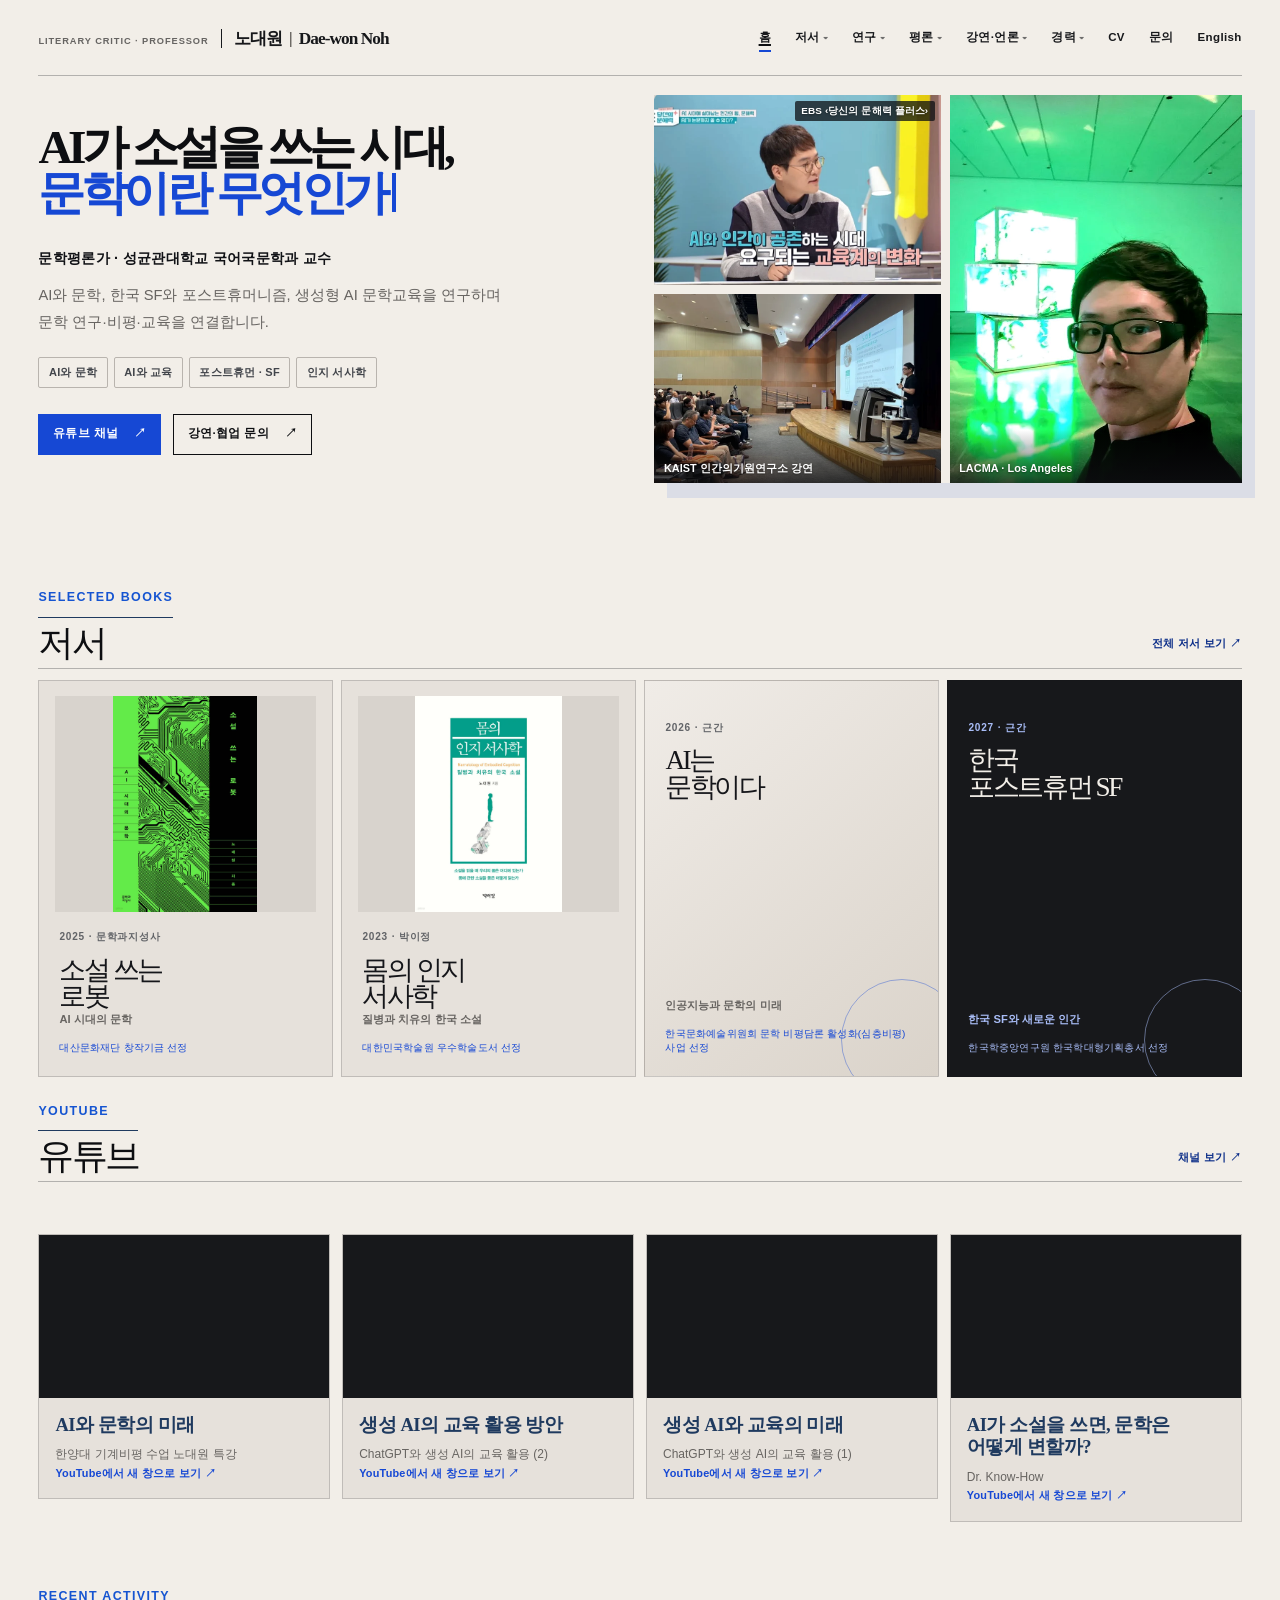
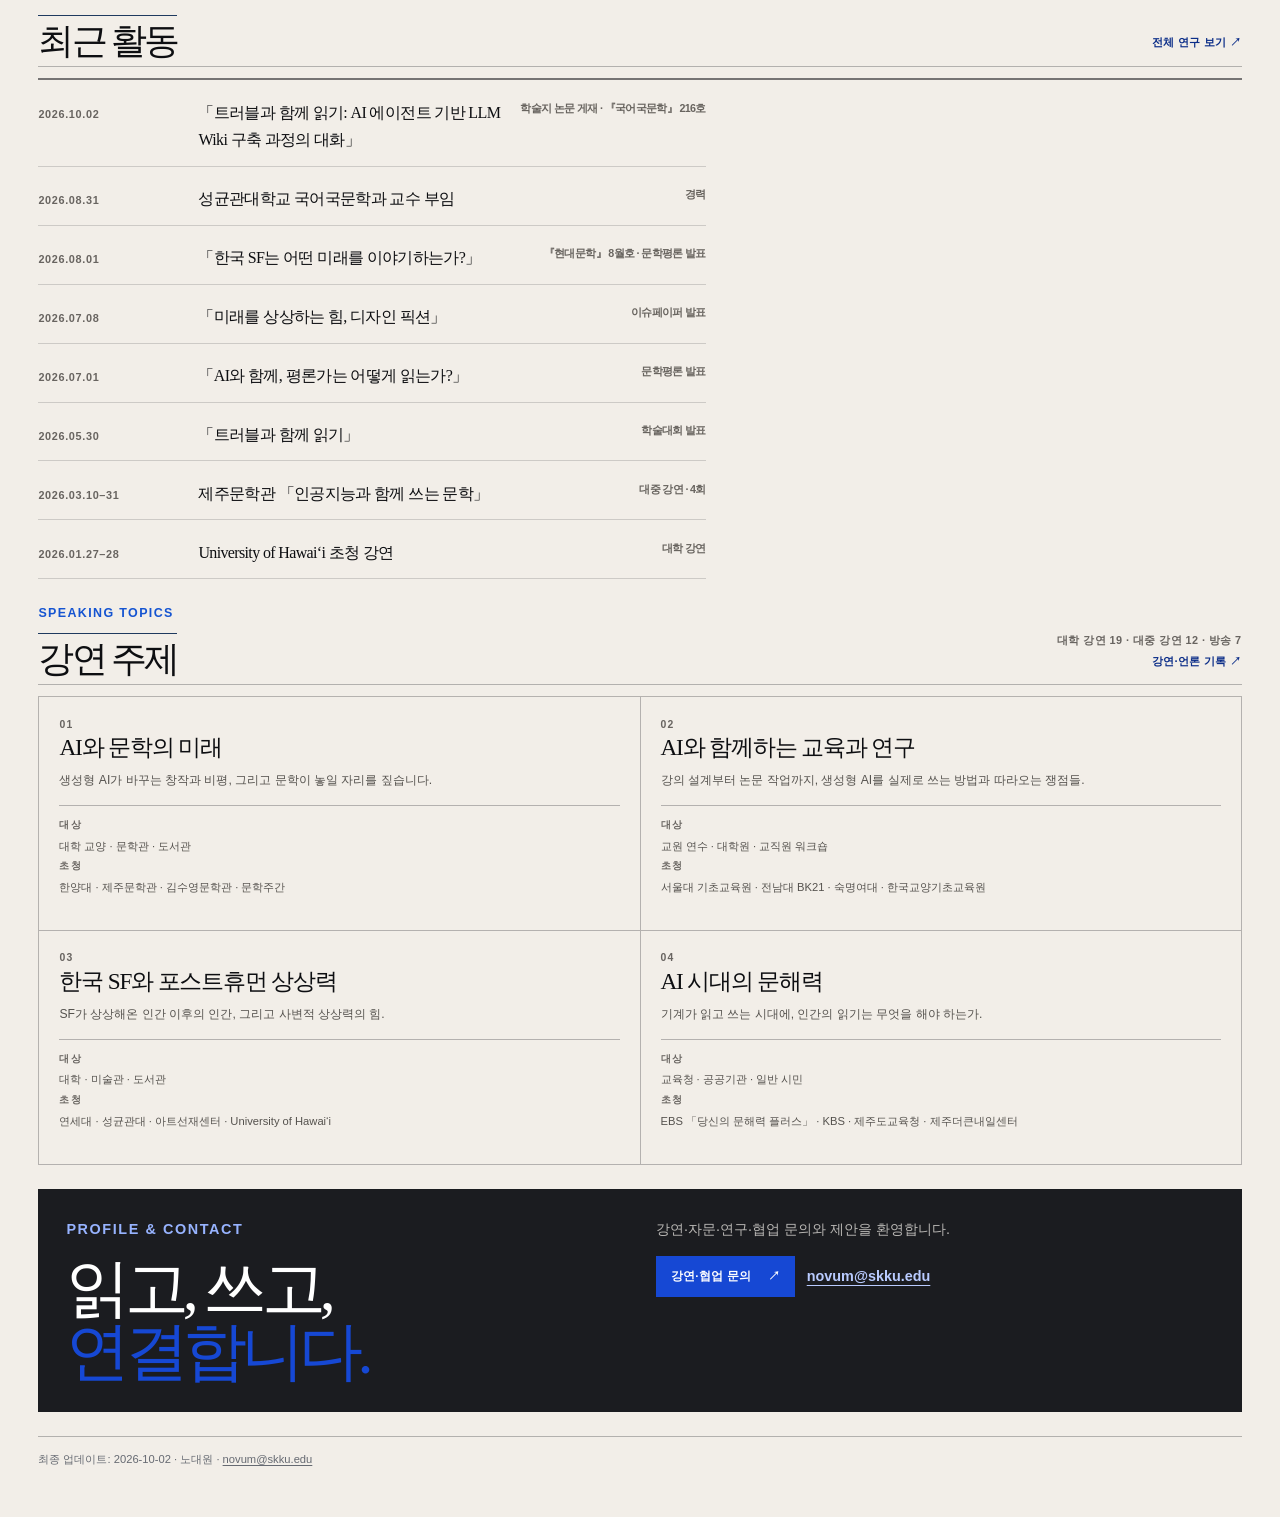
==== index.html @ 60e9623a "Add 국어국문학 216 paper (Reading with the Trouble) to papers and recent activity Co-Authored-By: Claude " ====
<!doctype html>
<html lang="ko">
<head>
  <meta charset="utf-8">
  <meta name="viewport" content="width=device-width, initial-scale=1">
  <meta name="description" content="노대원 — 문학평론가·성균관대학교 국어국문학과 교수. AI와 문학, 한국 SF, 포스트휴머니즘, 문학교육을 연구합니다.">
  <meta property="og:title" content="노대원 | Dae-won Noh">
  <meta property="og:description" content="노대원 — 문학평론가·성균관대학교 국어국문학과 교수. AI와 문학, 한국 SF, 포스트휴머니즘, 문학교육을 연구합니다.">
  <meta property="og:image" content="https://daewonnoh.github.io/assets/og-lacma.jpg"><meta property="og:image:width" content="1200"><meta property="og:image:height" content="630"><meta name="twitter:card" content="summary_large_image">
  <meta property="og:url" content="https://daewonnoh.github.io/">
  <meta property="og:type" content="website">
  <title>노대원 | Dae-won Noh</title>
  <link rel="icon" type="image/svg+xml" href="assets/favicon.svg">
  <link rel="stylesheet" href="styles.css?v=20260906c">
  <link rel="canonical" href="https://daewonnoh.github.io/">
  <link rel="apple-touch-icon" href="assets/apple-touch-icon.png">
  <link rel="icon" type="image/png" sizes="32x32" href="assets/favicon-32.png">
  <meta name="theme-color" content="#F7F3EF">
  <link rel="alternate" hreflang="ko" href="https://daewonnoh.github.io/">
  <link rel="alternate" hreflang="en" href="https://daewonnoh.github.io/en.html">
  <link rel="alternate" hreflang="x-default" href="https://daewonnoh.github.io/">
  <script type="application/ld+json">
  {
    "@context": "https://schema.org",
    "@graph": [
      {
        "@type": "WebSite",
        "@id": "https://daewonnoh.github.io/#website",
        "url": "https://daewonnoh.github.io/",
        "name": "노대원 | Dae-won Noh",
        "inLanguage": "ko",
        "publisher": {
          "@id": "https://daewonnoh.github.io/#person"
        }
      },
      {
        "@type": "Person",
        "@id": "https://daewonnoh.github.io/#person",
        "name": "노대원",
        "alternateName": "Dae-won Noh",
        "url": "https://daewonnoh.github.io/",
        "email": "novum@skku.edu",
        "jobTitle": [
          "문학평론가",
          "교수"
        ],
        "worksFor": {
          "@type": "CollegeOrUniversity",
          "name": "성균관대학교",
          "alternateName": "Sungkyunkwan University",
          "department": {
            "@type": "Organization",
            "name": "국어국문학과"
          }
        },
        "alumniOf": {
          "@type": "CollegeOrUniversity",
          "name": "서강대학교",
          "alternateName": "Sogang University"
        },
        "knowsAbout": [
          "AI와 문학",
          "한국 SF",
          "포스트휴머니즘",
          "생성형 AI 문학교육",
          "인지 서사학"
        ],
        "knowsLanguage": [
          "ko",
          "en"
        ],
        "sameAs": [
          "https://www.youtube.com/@Dr.Know-How"
        ],
        "image": "https://daewonnoh.github.io/assets/og-lacma.jpg"
      }
    ]
  }
  </script>
</head>
<body class="home-page">
  <a class="skip-link" href="#main-content">본문으로 건너뛰기</a>
  <header class="site-header">
    <a class="site-identity site-brand site-identity-stack" href="index.html"><span class="identity-role">Literary Critic · Professor</span><span class="identity-name"><span>노대원</span><span aria-hidden="true">|</span><span>Dae-won Noh</span></span></a>
    
    <nav class="site-nav" aria-label="주 메뉴"><ul>
      <li><a href="index.html" aria-current="page">홈</a></li>
      <li class="has-submenu"><a href="books.html">저서<span class="nav-caret" aria-hidden="true">▾</span></a><ul class="nav-dropdown"><li><a href="books.html#books">단행본</a></li><li><a href="books.html#contributions">공동 저서</a></li></ul></li>
      <li class="has-submenu"><a href="research.html">연구<span class="nav-caret" aria-hidden="true">▾</span></a><ul class="nav-dropdown"><li><a href="research.html#papers">논문·이슈페이퍼·리포트</a></li><li><a href="research.html#projects">연구 프로젝트</a></li><li><a href="research.html#academic">학술발표·토론</a></li></ul></li>
      <li class="has-submenu"><a href="criticism.html">평론<span class="nav-caret" aria-hidden="true">▾</span></a><ul class="nav-dropdown"><li><a href="criticism.html#criticism">문학평론</a></li><li><a href="criticism.html#shortreviews">촌평(리뷰)</a></li><li><a href="criticism.html#series">연재 평론</a></li><li><a href="criticism.html#afterwords">소설집 해설</a></li><li><a href="criticism.html#reviews">서평</a></li></ul></li>
      <li class="has-submenu"><a href="speaking-media.html">강연·언론<span class="nav-caret" aria-hidden="true">▾</span></a><ul class="nav-dropdown"><li><a href="speaking-media.html#broadcast">방송 출연</a></li><li><a href="speaking-media.html#public">대중 강연</a></li><li><a href="speaking-media.html#university">대학 강연</a></li><li><a href="speaking-media.html#media">언론 기고·인터뷰</a></li></ul></li>
      <li class="has-submenu"><a href="about.html">경력<span class="nav-caret" aria-hidden="true">▾</span></a><ul class="nav-dropdown"><li><a href="about.html#career">학력·경력·수상</a></li><li><a href="about.html#teaching">교육 경력</a></li><li><a href="about.html#service">학술 · 사회 봉사</a></li></ul></li>
      <li><a href="cv.html">CV</a></li>
      <li><a href="contact.html">문의</a></li><li><a href="en.html">English</a></li>
    </ul></nav>
  </header>
  <main id="main-content">
    <section class="hero" aria-labelledby="home-title">
      <div class="hero-copy">
        
        <h1 id="home-title"><span class="hero-title-line">AI가 소설을 쓰는 시대,</span><br><em>문학이란 무엇인가</em></h1>
        <p class="hero-role">문학평론가 · 성균관대학교 국어국문학과 교수</p>
        <p class="hero-intro">AI와 문학, 한국 SF와 포스트휴머니즘, 생성형 AI 문학교육을 연구하며 문학 연구·비평·교육을 연결합니다.</p>
        <div class="hero-keywords" aria-label="주요 연구 분야">
          <a href="research.html#papers">AI와 문학</a><a href="research.html#papers">AI와 교육</a><a href="research.html#papers">포스트휴먼 · SF</a><a href="research.html#papers">인지 서사학</a>
        </div>
        <div class="hero-actions"><a class="cta cta-primary" href="https://www.youtube.com/@Dr.Know-How" target="_blank" rel="noopener noreferrer">유튜브 채널 <span aria-hidden="true">↗</span></a><a class="cta cta-secondary" href="contact.html">강연·협업 문의 <span aria-hidden="true">↗</span></a></div>
      </div>
      <div class="hero-mosaic">
        <a class="hero-tile hero-tile-a hero-tile-cap-top" href="speaking-media.html#broadcast">
          <picture>
            <source srcset="assets/hero/broadcast-ebs.webp?v=2" type="image/webp">
            <img src="assets/hero/broadcast-ebs.jpg?v=2" alt="" width="800" height="536" loading="eager" fetchpriority="high" decoding="async">
          </picture>
          <span class="hero-tile-caption">EBS &#x2039;당신의 문해력 플러스&#x203A;</span>
        </a>
        <a class="hero-tile hero-tile-b" href="research.html#academic">
          <picture>
            <source srcset="assets/hero/talk-kaist.webp" type="image/webp">
            <img src="assets/hero/talk-kaist.jpg" alt="" width="780" height="580" loading="eager" decoding="async">
          </picture>
          <span class="hero-tile-caption">KAIST 인간의기원연구소 강연</span>
        </a>
        <a class="hero-tile hero-tile-c" href="en.html" aria-label="English profile (LACMA, Los Angeles)">
          <picture>
            <source srcset="assets/hero/media-art.webp" type="image/webp">
            <img src="assets/hero/media-art.jpg" alt="" width="580" height="830" loading="eager" decoding="async">
          </picture>
          <span class="hero-tile-caption">LACMA · Los Angeles</span>
        </a>
      </div>
    </section>



    <section class="featured-books" aria-labelledby="books-title">
      <div class="section-heading"><div><p class="eyebrow">Selected books</p><h2 id="books-title">저서</h2></div><a class="section-link" href="books.html">전체 저서 보기 <span aria-hidden="true">↗</span></a></div>
      <div class="book-card-grid">
        <a class="book-card book-card-image" href="https://flo.host/2fBloO4/" target="_blank" rel="noopener noreferrer">
          <span class="book-card-media"><picture><source srcset="assets/books/novel-writing-robot.webp" type="image/webp"><img src="assets/books/novel-writing-robot.jpg" alt="『소설 쓰는 로봇: AI 시대의 문학』 표지" loading="lazy" decoding="async" width="800" height="1200"></picture></span>
          <span class="book-card-body"><span class="book-card-year">2025 · 문학과지성사</span><span class="book-card-title">소설 쓰는<br>로봇</span><span class="book-card-meta">AI 시대의 문학</span><span class="book-card-note">대산문화재단 창작기금 선정</span></span>
        </a>
        <a class="book-card book-card-image" href="https://www.aladin.co.kr/shop/wproduct.aspx?ItemId=312467593" target="_blank" rel="noopener noreferrer">
          <span class="book-card-media"><picture><source srcset="assets/books/embodied-cognition-narratology.webp" type="image/webp"><img src="assets/books/embodied-cognition-narratology.jpg" alt="『몸의 인지 서사학: 질병과 치유의 한국 소설』 표지" loading="lazy" decoding="async" width="820" height="1200"></picture></span>
          <span class="book-card-body"><span class="book-card-year">2023 · 박이정</span><span class="book-card-title">몸의 인지<br>서사학</span><span class="book-card-meta">질병과 치유의 한국 소설</span><span class="book-card-note">대한민국학술원 우수학술도서 선정</span></span>
        </a>
        <a class="book-card book-card-text" href="books.html">
          <span class="book-card-body"><span class="book-card-year">2026 · 근간</span><span class="book-card-title">AI는<br>문학이다</span><span class="book-card-meta">인공지능과 문학의 미래</span><span class="book-card-note">한국문화예술위원회 문학 비평담론 활성화(심층비평) 사업 선정</span></span>
        </a>
        <a class="book-card book-card-text book-card-text-dark" href="books.html">
          <span class="book-card-body"><span class="book-card-year">2027 · 근간</span><span class="book-card-title">한국<br>포스트휴먼 SF</span><span class="book-card-meta">한국 SF와 새로운 인간</span><span class="book-card-note">한국학중앙연구원 한국학대형기획총서 선정</span></span>
        </a>
      </div>
    </section>

    <section class="featured-youtube" aria-labelledby="youtube-title">
      <div class="section-heading"><div><p class="eyebrow">YouTube</p><h2 id="youtube-title">유튜브</h2></div><a class="section-link" href="https://youtube.com/@Dr.Know-How" target="_blank" rel="noopener noreferrer">채널 보기 <span aria-hidden="true">↗</span></a></div>
      <div class="youtube-grid">
        <article class="youtube-card">
          <div class="youtube-card-media"><iframe src="https://www.youtube-nocookie.com/embed/YbZ68cfiQQo" title="AI와 문학의 미래 — 한양대 기계비평 수업 노대원 특강" loading="lazy" allow="accelerometer; autoplay; clipboard-write; encrypted-media; gyroscope; picture-in-picture; web-share" allowfullscreen></iframe></div>
          <div class="youtube-card-body"><h3>AI와 문학의 미래</h3><p>한양대 기계비평 수업 노대원 특강</p><a href="https://www.youtube.com/watch?v=YbZ68cfiQQo" target="_blank" rel="noopener noreferrer">YouTube에서 새 창으로 보기 <span aria-hidden="true">↗</span></a></div>
        </article>
        <article class="youtube-card">
          <div class="youtube-card-media"><iframe src="https://www.youtube-nocookie.com/embed/yKSpU7VaENY" title="생성 AI의 교육 활용 방안 — ChatGPT와 생성 AI의 교육 활용 (2)" loading="lazy" allow="accelerometer; autoplay; clipboard-write; encrypted-media; gyroscope; picture-in-picture; web-share" allowfullscreen></iframe></div>
          <div class="youtube-card-body"><h3>생성 AI의 교육 활용 방안</h3><p>ChatGPT와 생성 AI의 교육 활용 (2)</p><a href="https://www.youtube.com/watch?v=yKSpU7VaENY" target="_blank" rel="noopener noreferrer">YouTube에서 새 창으로 보기 <span aria-hidden="true">↗</span></a></div>
        </article>
        <article class="youtube-card">
          <div class="youtube-card-media"><iframe src="https://www.youtube-nocookie.com/embed/eeq47V-zcIk" title="생성 AI와 교육의 미래 — ChatGPT와 생성 AI의 교육 활용 (1)" loading="lazy" allow="accelerometer; autoplay; clipboard-write; encrypted-media; gyroscope; picture-in-picture; web-share" allowfullscreen></iframe></div>
          <div class="youtube-card-body"><h3>생성 AI와 교육의 미래</h3><p>ChatGPT와 생성 AI의 교육 활용 (1)</p><a href="https://www.youtube.com/watch?v=eeq47V-zcIk" target="_blank" rel="noopener noreferrer">YouTube에서 새 창으로 보기 <span aria-hidden="true">↗</span></a></div>
        </article>
        <article class="youtube-card">
          <div class="youtube-card-media"><iframe src="https://www.youtube-nocookie.com/embed/qn6lAVqxVzE" title="AI가 소설을 쓰면, 문학은 어떻게 변할까?" loading="lazy" allow="accelerometer; autoplay; clipboard-write; encrypted-media; gyroscope; picture-in-picture; web-share" allowfullscreen></iframe></div>
          <div class="youtube-card-body"><h3>AI가 소설을 쓰면, 문학은 어떻게 변할까?</h3><p>Dr. Know-How</p><a href="https://www.youtube.com/watch?v=qn6lAVqxVzE" target="_blank" rel="noopener noreferrer">YouTube에서 새 창으로 보기 <span aria-hidden="true">↗</span></a></div>
        </article>
      </div>
    </section>
    <section class="recent-activity" id="activity" aria-labelledby="activity-title">
      <div class="section-heading"><div><p class="eyebrow">Recent activity</p><h2 id="activity-title">최근 활동</h2></div><a class="section-link" href="research.html">전체 연구 보기 <span aria-hidden="true">↗</span></a></div>
      <ol class="activity-list">
        <li><time datetime="2026-10-02">2026.10.02</time><a href="research.html#papers">「트러블과 함께 읽기: AI 에이전트 기반 LLM Wiki 구축 과정의 대화」<span>학술지 논문 게재 · 『국어국문학』 216호</span></a></li>
        <li><time datetime="2026-08-31">2026.08.31</time><a href="about.html#career">성균관대학교 국어국문학과 교수 부임<span>경력</span></a></li>
        <li><time datetime="2026-08-01">2026.08.01</time><a href="criticism.html">「한국 SF는 어떤 미래를 이야기하는가?」<span>『현대문학』 8월호 · 문학평론 발표</span></a></li>
        <li><time datetime="2026-07-08">2026.07.08</time><a href="research.html">「미래를 상상하는 힘, 디자인 픽션」<span>이슈페이퍼 발표</span></a></li>
        <li><time datetime="2026-07-01">2026.07.01</time><a href="criticism.html">「AI와 함께, 평론가는 어떻게 읽는가?」<span>문학평론 발표</span></a></li>
        <li><time datetime="2026-05-30">2026.05.30</time><a href="research.html">「트러블과 함께 읽기」<span>학술대회 발표</span></a></li>
        <li><time datetime="2026-03-10">2026.03.10–31</time><a href="speaking-media.html#public">제주문학관 「인공지능과 함께 쓰는 문학」<span>대중 강연 · 4회</span></a></li>
        <li><time datetime="2026-01-27">2026.01.27–28</time><a href="speaking-media.html#university">University of Hawai‘i 초청 강연<span>대학 강연</span></a></li>
      </ol>
    </section>

    <section class="speaking-topics" aria-labelledby="topics-title">
      <div class="section-heading"><div><p class="eyebrow">Speaking topics</p><h2 id="topics-title">강연 주제</h2></div><div class="section-aside"><p class="section-stat">대학 강연 19 · 대중 강연 12 · 방송 7</p><a class="section-link" href="speaking-media.html">강연·언론 기록 <span aria-hidden="true">↗</span></a></div></div>
      <div class="topic-grid"><a href="contact.html"><span class="topic-num">01</span><strong class="topic-title">AI와 문학의 미래</strong><p class="topic-desc">생성형 AI가 바꾸는 창작과 비평, 그리고 문학이 놓일 자리를 짚습니다.</p><dl class="topic-meta"><dt>대상</dt><dd>대학 교양 · 문학관 · 도서관</dd><dt>초청</dt><dd>한양대 · 제주문학관 · 김수영문학관 · 문학주간</dd></dl></a><a href="contact.html"><span class="topic-num">02</span><strong class="topic-title">AI와 함께하는 교육과 연구</strong><p class="topic-desc">강의 설계부터 논문 작업까지, 생성형 AI를 실제로 쓰는 방법과 따라오는 쟁점들.</p><dl class="topic-meta"><dt>대상</dt><dd>교원 연수 · 대학원 · 교직원 워크숍</dd><dt>초청</dt><dd>서울대 기초교육원 · 전남대 BK21 · 숙명여대 · 한국교양기초교육원</dd></dl></a><a href="contact.html"><span class="topic-num">03</span><strong class="topic-title">한국 SF와 포스트휴먼 상상력</strong><p class="topic-desc">SF가 상상해온 인간 이후의 인간, 그리고 사변적 상상력의 힘.</p><dl class="topic-meta"><dt>대상</dt><dd>대학 · 미술관 · 도서관</dd><dt>초청</dt><dd>연세대 · 성균관대 · 아트선재센터 · University of Hawai‘i</dd></dl></a><a href="contact.html"><span class="topic-num">04</span><strong class="topic-title">AI 시대의 문해력</strong><p class="topic-desc">기계가 읽고 쓰는 시대에, 인간의 읽기는 무엇을 해야 하는가.</p><dl class="topic-meta"><dt>대상</dt><dd>교육청 · 공공기관 · 일반 시민</dd><dt>초청</dt><dd>EBS 「당신의 문해력 플러스」 · KBS · 제주도교육청 · 제주더큰내일센터</dd></dl></a></div>
    </section>



    <section class="home-contact" aria-labelledby="contact-title"><div><p class="eyebrow">Profile & contact</p><h2 id="contact-title">읽고, 쓰고,<br><em>연결합니다.</em></h2></div><div><p>강연·자문·연구·협업 문의와 제안을 환영합니다.</p><div class="contact-actions"><a class="cta cta-primary" href="contact.html">강연·협업 문의 <span aria-hidden="true">↗</span></a><a class="text-link" href="mailto:novum@skku.edu">novum@skku.edu</a></div></div></section>
  </main>
  <footer class="site-footer">최종 업데이트: 2026-10-02 · 노대원 · <a href="mailto:novum@skku.edu">novum@skku.edu</a></footer>
  <script src="assets/site-nav.js" defer></script>
</body>
</html>
---- styles.css ----
:root {
  color-scheme: light;
  --paper: #F7F3EF;
  --surface: #FFFCF8;
  --ink: #111111;
  --cv-navy: #1F3A5F;
  --cv-blue: #2B5C8A;
  --cv-link: #4F81BD;
  --cv-muted: #6B7280;
  --accent-electric: #1554D1;
  --rule: #1F3A5F;
  --rule-soft: #C9D0D8;
  --space-1: 0.5rem;
  --space-2: 0.875rem;
  --space-3: 1.5rem;
  --space-4: 2.5rem;
  --space-5: 4.5rem;
  --radius: 0.2rem;
  --content-width: 72rem;
  font-family: "Noto Serif KR", "Noto Serif", Georgia, serif;
  line-height: 1.72;}
* { box-sizing: border-box; }
html { background: var(--paper); }
body {
  max-width: var(--content-width);
  min-height: 100vh;
  margin: 0 auto;
  padding: var(--space-4) var(--space-3) var(--space-5);
  overflow-x: hidden;
  color: var(--ink);
  background: var(--paper);
  font-family: "Noto Serif KR", "Noto Serif", Georgia, serif;
  font-size: 1rem;
  /* 한국어는 어절 단위로만 줄을 바꾼다. keep-all 이 없으면 "20세/기",
     "기/술공생"처럼 낱말 한가운데가 끊긴다. 어절 하나가 줄보다 길 때만
     break-word 로 예외 처리한다(긴 URL 등). */
  word-break: keep-all;
  overflow-wrap: break-word;}
img,
svg,
video { max-width: 100%; height: auto; }
/* <picture> 는 webp 협상용 껍데기일 뿐이므로 레이아웃 상자를 만들지
   않는다. 이렇게 두어야 .book-cover img { height: 100% } 처럼 부모
   높이를 기준으로 쓰는 기존 규칙이 그대로 동작한다.
   (.hero-tile picture 는 자기 규칙으로 display: block 을 유지한다) */
picture { display: contents; }
main { min-width: 0; }
header,
.site-header {
  margin-bottom: var(--space-4);
  padding-bottom: var(--space-3);
  border-bottom: 1px solid var(--rule);}
.site-identity,
header > p:first-child {
  margin: 0;
  color: var(--cv-navy);
  font-size: clamp(1.5rem, 3vw, 2.35rem);
  font-weight: 700;
  letter-spacing: -0.035em;
  line-height: 1.15;}
.eyebrow {
  margin: 0 0 var(--space-1);
  color: var(--accent-electric);
  font-size: 0.78rem;
  font-weight: 700;
  letter-spacing: 0.11em;
  text-transform: uppercase;}
.site-nav,
nav ul {
  display: flex;
  flex-wrap: wrap;
  gap: 0.45rem 1rem;
  margin: var(--space-2) 0 0;
  padding: 0;
  list-style: none;}
.site-nav a,
nav a {
  display: inline-block;
  padding: 0.15rem 0;
  color: var(--cv-navy);
  font-size: 0.94rem;
  font-weight: 700;
  line-height: 1.35;
  text-decoration-color: var(--accent-electric);
  text-decoration-thickness: 1px;
  text-underline-offset: 0.24em;}
.site-nav a:hover,
nav a:hover { color: var(--accent-electric); }
.site-nav a[aria-current="page"],
nav a[aria-current="page"] {
  color: var(--ink);
  text-decoration-line: underline;
  text-decoration-color: var(--ink);
  text-decoration-thickness: 2px;}
a {
  color: var(--accent-electric);
  text-decoration-color: currentColor;
  text-decoration-thickness: 1px;
  text-underline-offset: 0.18em;}
a:hover { color: var(--cv-blue); }
a:focus-visible,
button:focus-visible,
[tabindex]:focus-visible {
  outline: 3px solid var(--accent-electric);
  outline-offset: 3px;
  border-radius: var(--radius);}
article,
section { margin: var(--space-4) 0; }
section > :first-child,
article > :first-child { margin-top: 0; }
h1,
h2,
h3 {
  color: var(--cv-navy);
  font-weight: 700;
  letter-spacing: -0.025em;
  line-height: 1.2;}
h1 {
  max-width: 20ch;
  margin: 0 0 var(--space-2);
  font-size: clamp(2.15rem, 6vw, 4rem);}
h2 {
  margin: 0 0 var(--space-3);
  padding-top: var(--space-1);
  border-top: 1px solid var(--rule);
  font-size: clamp(1.35rem, 3vw, 2rem);}
h3 {
  margin: 0;
  font-size: 1.1rem;}
p,
li { max-width: 75ch; }
p { margin: 0 0 var(--space-2); }
ul,
ol { padding-left: 1.25rem; }
li { margin: 0.4rem 0; }
.lead,
.lead p {
  max-width: 57ch;
  color: var(--cv-navy);
  font-size: clamp(1.12rem, 2.2vw, 1.4rem);
  line-height: 1.65;}
.lead { margin: 0 0 var(--space-4); }
.meta,
.record-meta,
.publication-meta {
  color: var(--cv-muted);
  font-size: 0.91rem;
  line-height: 1.55;}
.label {
  display: inline-block;
  margin-right: 0.4rem;
  padding: 0.05rem 0.4rem;
  border: 1px solid var(--cv-blue);
  color: var(--cv-blue);
  font-size: 0.76rem;
  font-weight: 700;
  letter-spacing: 0.04em;
  line-height: 1.35;}
.page-subnav {
  margin: var(--space-3) 0 var(--space-4);
  padding: var(--space-2) var(--space-3);
  border-top: 1px solid var(--rule);
  border-bottom: 1px solid var(--rule);
  background: color-mix(in srgb, var(--surface) 80%, transparent);}
.page-subnav ul {
  display: flex;
  flex-wrap: wrap;
  gap: 0.35rem 1rem;
  margin: 0;
  padding: 0;
  list-style: none;}
.page-subnav a {
  color: var(--cv-blue);
  font-size: 0.92rem;
  font-weight: 700;}
.record-list,
.book-list,
.publication-list {
  margin: 0;
  padding: 0;
  border-top: 1px solid var(--rule);
  list-style: none;}
.record,
.book-item,
.publication-item {
  display: grid;
  grid-template-columns: minmax(6.5rem, 10rem) minmax(0, 1fr);
  gap: var(--space-2) var(--space-3);
  margin: 0;
  padding: var(--space-3) 0;
  border-bottom: 1px solid var(--rule-soft);}
.record-date {
  color: var(--cv-blue);
  font-size: 0.9rem;
  font-weight: 700;
  line-height: 1.5;}
.record-title,
.book-title,
.publication-title {
  color: var(--cv-navy);
  font-size: 1.06rem;
  font-weight: 700;
  line-height: 1.45;}
.record-title,
.book-title,
.publication-title,
.record a,
.book-item a,
.publication-item a,
.talk-card a {
  /* anywhere 는 한국어 제목을 낱말 중간에서 자른다. body 의 keep-all 을
     그대로 물려받고, 넘칠 때만 끊도록 break-word 로 둔다. */
  overflow-wrap: break-word;}
.record-body > :last-child,
.book-item > :last-child,
.publication-item > :last-child { margin-bottom: 0; }
.book-note {
  margin-top: 0.25rem;
  color: var(--cv-blue);
  font-size: 0.92rem;}
.book-item { grid-template-columns: minmax(5rem, 8rem) minmax(0, 1fr); }
.book-item::before {
  content: "BOOK";
  color: var(--accent-electric);
  font-size: 0.72rem;
  font-weight: 700;
  letter-spacing: 0.09em;}
.publication-item { grid-template-columns: minmax(4.5rem, 7rem) minmax(0, 1fr); }
.publication-item::before {
  content: "PUB";
  color: var(--accent-electric);
  font-size: 0.72rem;
  font-weight: 700;
  letter-spacing: 0.09em;}
.academic-layout {
  display: grid;
  grid-template-columns: minmax(0, 1fr) minmax(16rem, 0.36fr);
  gap: var(--space-3);
  align-items: start;}
.academic-photo {
  min-width: 0;
  margin: 0;
  padding: var(--space-2);
  border: 1px solid var(--rule-soft);
  border-top: 2px solid var(--cv-navy);
  border-radius: var(--radius);
  background: var(--surface);}
.academic-photo img {
  display: block;
  width: 100%;
  height: auto;}
.academic-photo figcaption {
  margin-top: var(--space-2);
  color: var(--cv-muted);
  font-size: 0.85rem;
  line-height: 1.45;}
.talk-grid {
  display: grid;
  grid-template-columns: repeat(2, minmax(0, 1fr));
  gap: var(--space-3);}
.talk-card {
  display: flex;
  flex-direction: column;
  gap: 0.45rem;
  min-width: 0;
  margin: 0;
  padding: var(--space-3);
  border: 1px solid var(--rule-soft);
  border-top: 2px solid var(--cv-navy);
  border-radius: var(--radius);
  background: var(--surface);}
.talk-card h3 { margin: 0.1rem 0 0.25rem; }
.talk-card p { margin: 0; }
.talk-card:hover { border-top-color: var(--accent-electric); }
blockquote {
  margin: var(--space-3) 0;
  padding: 0.25rem 0 0.25rem var(--space-3);
  border-left: 2px solid var(--accent-electric);
  color: var(--cv-navy);}
hr {
  height: 1px;
  margin: var(--space-4) 0;
  border: 0;
  background: var(--rule);}
footer {
  margin-top: var(--space-5);
  padding-top: var(--space-2);
  border-top: 1px solid var(--rule);
  color: var(--cv-muted);
  font-size: 0.88rem;}
@media (max-width: 720px) {
  body {
    padding: var(--space-3) var(--space-2) var(--space-4);
    font-size: 0.98rem;
  }
  header,
  .site-header { margin-bottom: var(--space-3); }
  .site-nav,
  nav ul { gap: 0.4rem 0.8rem; }
  .site-nav a,
  nav a { font-size: 0.9rem; }
  h1 { font-size: clamp(2rem, 11vw, 3rem); }
  h2 { margin-bottom: var(--space-2); }
  article,
  section { margin: var(--space-3) 0; }
  .page-subnav { padding: var(--space-2); }
  .record,
  .book-item,
  .publication-item {
    grid-template-columns: minmax(0, 1fr);
    gap: 0.35rem;
    padding: var(--space-2) 0;
  }
  .record-date { grid-column: 1; grid-row: auto; }
  .book-item::before,
  .publication-item::before { margin-bottom: 0.15rem; }
  .talk-grid { grid-template-columns: minmax(0, 1fr); gap: var(--space-2); }
  .academic-layout { grid-template-columns: 1fr; }
  .talk-card { padding: var(--space-2); }
}
@media print {
  body {
    max-width: none;
    padding: 0;
    background: #FFFFFF;
  }
  .site-nav,
  .page-subnav { display: none; }
  a { color: inherit; text-decoration: none; }
  .talk-card,
  .record,
  .book-item,
  .publication-item { break-inside: avoid; }
}
/* 2026 brand homepage system */
:root { --paper: #f5f1ed; --surface: #fffdfa; --ink: #0d0e11; --blue: #1648d4; --blue-dark: #0b2d88; --line: #17191d; --line-soft: #d8d0c8; --shadow: 0 20px 50px rgba(22, 72, 212, .12); }
html { background: var(--paper); scroll-behavior: smooth; }
body { max-width: none; padding: 0 clamp(1rem, 3vw, 3.5rem) 3rem; background: var(--paper); color: var(--ink); font-family: "Noto Sans KR", "Pretendard", Arial, sans-serif; }
.site-header { display: grid; grid-template-columns: auto 1fr auto; align-items: center; gap: 1.25rem; max-width: 90rem; margin: 0 auto; padding: 1.25rem 0 1rem; border-bottom: 1px solid var(--line); }
.site-brand,
.site-identity { display: inline-flex; align-items: baseline; gap: .75rem; color: var(--ink); font-size: clamp(1.2rem, 2.2vw, 1.65rem); font-weight: 800; letter-spacing: -.06em; text-decoration: none; white-space: nowrap; }
.site-brand span + span { padding-left: .75rem; border-left: 1px solid var(--line); font-size: .72em; letter-spacing: -.03em; }
.site-nav { justify-self: end; margin: 0; }
.site-nav ul { display: flex; flex-wrap: wrap; justify-content: flex-end; gap: .35rem clamp(.7rem, 2.2vw, 1.8rem); margin: 0; padding: 0; list-style: none; }
.site-nav a { color: var(--ink); font-size: .82rem; font-weight: 800; text-decoration: none; }
.site-nav a:hover,
.site-nav a[aria-current="page"] { color: var(--blue); }
.site-nav a[aria-current="page"]::after { display: block; width: 100%; height: 2px; margin-top: .25rem; background: var(--blue); content: ""; }
.skip-link { position: fixed; z-index: 20; top: .75rem; left: .75rem; padding: .55rem .8rem; transform: translateY(-150%); background: var(--blue); color: #fff; font-weight: 800; text-decoration: none; }
.skip-link:focus { transform: translateY(0); }
main { max-width: 90rem; margin: 0 auto; }
.hero { position: relative; display: grid; grid-template-columns: minmax(0, 5fr) minmax(20rem, 7fr); gap: clamp(2rem, 6vw, 6rem); align-items: center; min-height: min(44rem, calc(100vh - 7rem)); padding: clamp(3.5rem, 8vw, 7.5rem) 0 clamp(3rem, 6vw, 6rem); }
.hero-copy { position: relative; z-index: 1; }
.hero h1 { max-width: 14ch; margin: 0; color: var(--ink); font-family: "Noto Sans KR", "Pretendard", Arial, sans-serif; font-size: clamp(2.4rem, 6vw, 6.8rem); font-weight: 900; letter-spacing: -.095em; line-height: 1.03; }
.hero h1 em,
.home-contact h2 em { color: var(--blue); font-style: normal; }
.hero-role { margin: 1.4rem 0 .75rem; font-size: clamp(1rem, 1.8vw, 1.25rem); font-weight: 800; letter-spacing: -.04em; }
.hero-intro { max-width: 35rem; margin: 0; color: #4c5058; font-size: clamp(1rem, 1.6vw, 1.18rem); line-height: 1.75; }
.hero-keywords { display: flex; flex-wrap: wrap; gap: .45rem; margin: 1.5rem 0 1.8rem; }
.hero-keywords a { padding: .4rem .7rem; border: 1px solid var(--blue); border-radius: 999px; color: var(--blue-dark); font-size: .78rem; font-weight: 800; text-decoration: none; }
.hero-keywords a:hover { background: var(--blue); color: #fff; }
.hero-actions,
.contact-actions { display: flex; flex-wrap: wrap; align-items: center; gap: .75rem; }
.cta { display: inline-flex; align-items: center; justify-content: space-between; gap: 1rem; min-height: 2.8rem; padding: .65rem 1rem; border: 1px solid var(--ink); font-size: .84rem; font-weight: 800; text-decoration: none; }
.cta-primary { border-color: var(--blue); background: var(--blue); color: #fff; }
.cta-primary:hover { border-color: var(--blue-dark); background: var(--blue-dark); color: #fff; }
.cta-secondary { color: var(--ink); }
.cta-secondary:hover { background: var(--ink); color: #fff; }
.text-link { color: var(--blue-dark); font-size: .9rem; font-weight: 800; text-underline-offset: .3em; }
.book-card-year { color: var(--blue); font-size: .72rem; font-weight: 900; letter-spacing: .12em; text-transform: uppercase; }
section:not(.hero) { margin: clamp(4.5rem, 10vw, 9rem) 0; }
.section-heading { display: flex; align-items: end; justify-content: space-between; gap: 1rem; margin-bottom: 1.5rem; border-bottom: 1px solid var(--line); }
.section-heading h2 { margin: .2rem 0 .75rem; color: var(--ink); font-size: clamp(2rem, 4vw, 4rem); letter-spacing: -.08em; line-height: 1; }
.section-link { margin-bottom: .9rem; color: var(--blue-dark); font-size: .82rem; font-weight: 800; text-decoration: none; }
.section-link:hover { color: var(--blue); text-decoration: underline; text-underline-offset: .3em; }
.book-card-grid { display: grid; grid-template-columns: repeat(4, minmax(0, 1fr)); gap: 1rem; }
.book-card { position: relative; display: flex; flex-direction: column; min-height: 20rem; padding: 1.25rem; overflow: hidden; text-decoration: none; transition: transform .25s ease, box-shadow .25s ease; }
.book-card:hover { transform: translateY(-.35rem); box-shadow: var(--shadow); }
.book-card-title { margin-top: 2rem; font-size: clamp(1.35rem, 2.6vw, 2.2rem); font-weight: 900; letter-spacing: -.08em; line-height: 1.05; }
.book-card-meta { margin-top: auto; font-size: .82rem; font-weight: 700; }
.activity-list { margin: 0; padding: 0; border-top: 2px solid var(--ink); list-style: none; }
.activity-list li { display: grid; grid-template-columns: 8.5rem minmax(0, 1fr); gap: 1.5rem; align-items: baseline; padding: 1rem 0; border-bottom: 1px solid var(--line-soft); }
.activity-list time { color: var(--blue); font-size: .8rem; font-weight: 800; }
.activity-list a { display: flex; justify-content: space-between; gap: 1rem; color: var(--ink); font-size: 1.05rem; font-weight: 800; letter-spacing: -.03em; text-decoration: none; }
.activity-list a span { color: #666a72; font-size: .78rem; font-weight: 600; white-space: nowrap; }
.activity-list a:hover { color: var(--blue); }
.home-contact { display: grid; grid-template-columns: 1fr 1fr; gap: 2rem; padding: clamp(2rem, 5vw, 4rem); background: var(--ink); color: #fff; }
.home-contact h2 { margin: .25rem 0 0; color: #fff; border-top: 0; font-size: clamp(2.2rem, 5vw, 5rem); letter-spacing: -.09em; line-height: .98; }
.home-contact .eyebrow { color: #97b3ff; }
.home-contact p { max-width: 38rem; color: #c4c7ce; font-size: 1.05rem; line-height: 1.75; }
.home-contact .text-link { color: #b9cbff; }
.site-footer { max-width: 90rem; margin: 4rem auto 0; padding: 1.2rem 0 0; border-top: 1px solid var(--line); color: #666a72; font-size: .8rem; }
.site-footer a { color: inherit; }
@media (max-width: 980px) {
  .site-header { grid-template-columns: 1fr auto; }
  .site-nav { grid-column: 1 / -1; grid-row: 3; justify-self: start; }
  .hero { grid-template-columns: 1fr 1fr; gap: 1.5rem; }
  .hero h1 { font-size: clamp(2.4rem, 6vw, 4.6rem); }
  .book-card-grid { grid-template-columns: repeat(2, 1fr); }
}
@media (max-width: 640px) {
  body { padding: 0 1rem 2rem; }
  .site-header { gap: .75rem; padding-top: 1rem; }
  .site-brand { font-size: 1.2rem; }
  .site-nav ul { justify-content: flex-start; gap: .45rem .8rem; }
  .site-nav a { font-size: .76rem; }
  .hero { display: flex; flex-direction: column; align-items: stretch; min-height: 0; padding: 3.5rem 0 2.5rem; }
  .hero-copy { order: 1; }
  .hero h1 { max-width: 12ch; font-size: clamp(2.8rem, 14vw, 4.3rem); }
  .hero-actions .cta { flex: 1 1 auto; }
  .section-heading { align-items: start; flex-direction: column; gap: .3rem; }
  .section-heading h2 { margin-bottom: .5rem; }
  .section-link { margin-bottom: 1rem; }
  .book-card-grid { grid-template-columns: 1fr 1fr; }
  .book-card { min-height: 14rem; padding: .8rem; }
  .book-card-title { margin-top: 1.2rem; font-size: 1.35rem; }
  .activity-list li { grid-template-columns: 1fr; gap: .25rem; }
  .activity-list a { flex-direction: column; gap: .2rem; }
  .home-contact { grid-template-columns: 1fr; padding: 1.5rem; }
  .home-contact h2 { font-size: 3.2rem; }
}
@media (prefers-reduced-motion: reduce) {
  html { scroll-behavior: auto; }
  .book-card { transition: none; }
}
/* Editorial refinement v2 */
body { background: #f2eee8; color: #111216; }
.site-header { max-width: 84rem; grid-template-columns: auto 1fr auto; padding: 1rem 0 .9rem; border-color: rgba(17,18,22,.28); }
.site-brand,
.site-identity { font-size: 1.05rem; letter-spacing: -.045em; }
.site-brand span + span { font-size: .65em; }
.site-nav ul { gap: .25rem clamp(.8rem, 2vw, 1.5rem); }
.site-nav a { font-size: .72rem; letter-spacing: .03em; }
main { max-width: 84rem; }
.hero { min-height: 0; gap: clamp(2.5rem, 7vw, 8rem); padding: clamp(3.4rem, 8vw, 7.5rem) clamp(0rem, 2vw, 2.5rem) clamp(3rem, 6vw, 5rem); }
.hero-copy { padding-left: clamp(0rem, 1vw, 1rem); }
.hero .eyebrow { color: #626468; letter-spacing: .18em; font-size: .65rem; }
.hero h1 { max-width: 12ch; font-family: Georgia, "Noto Serif KR", serif; font-size: clamp(2.8rem, 6vw, 6.5rem); font-weight: 600; letter-spacing: -.095em; line-height: .98; }
.hero h1 em { color: #1648d4; }
.hero-role { margin-top: 1.8rem; font-size: .9rem; letter-spacing: .02em; }
.hero-intro { max-width: 31rem; color: #676461; font-size: .92rem; line-height: 1.85; }
.hero-keywords { gap: .35rem; margin: 1.25rem 0 1.6rem; }
.hero-keywords a { padding: .32rem .6rem; border-color: #b9b4ae; border-radius: 2px; color: #42454b; font-size: .69rem; letter-spacing: .02em; }
.hero-keywords a:hover { border-color: #1648d4; background: #1648d4; }
.cta { min-height: 2.55rem; padding: .6rem .85rem; font-size: .72rem; letter-spacing: .03em; }
section:not(.hero) { margin: clamp(4rem, 9vw, 8rem) 0; }
.section-heading { margin-bottom: 1.2rem; border-color: rgba(17,18,22,.28); }
.section-heading h2 { font-family: Georgia, "Noto Serif KR", serif; font-size: clamp(2rem, 4vw, 3.8rem); font-weight: 500; letter-spacing: -.08em; }
.section-link { font-size: .7rem; letter-spacing: .03em; }
.book-card-grid { grid-template-columns: repeat(4, minmax(0,1fr)); gap: .75rem; }
.book-card { min-height: 23rem; border: 1px solid rgba(17,18,22,.18); background: #e6e1db; color: #15161a; box-shadow: none; }
.book-card:hover { transform: translateY(-.22rem); box-shadow: 0 16px 30px rgba(17,18,22,.11); }
.book-card-media { display: block; height: 13.5rem; margin: -.3rem -.3rem 0; overflow: hidden; background: #d8d3cd; }
.book-card-media img { display: block; width: 100%; height: 100%; object-fit: cover; object-position: center; }
.book-card-body { display: flex; flex-direction: column; height: 100%; padding-top: 1.1rem; }
.book-card-image .book-card-body { height: auto; padding-top: 1rem; }
.book-card-year { color: #626468; font-size: .63rem; letter-spacing: .08em; text-transform: none; }
.book-card-title { margin-top: .7rem; font-family: Georgia, "Noto Serif KR", serif; font-size: 1.7rem; font-weight: 500; letter-spacing: -.09em; line-height: .98; }
.book-card-meta { margin-top: auto; color: #676461; font-size: .7rem; font-weight: 600; }
.book-card-note { margin-top: .75rem; color: #1648d4; font-size: .62rem; letter-spacing: .13em; text-transform: uppercase; }
.book-card-text { background: linear-gradient(140deg,#f0ece7 0%,#dad3ca 100%); }
.book-card-text::before { position: absolute; right: -1.6rem; bottom: -1.6rem; width: 7.5rem; height: 7.5rem; border: 1px solid rgba(22,72,212,.38); border-radius: 50%; content: ""; }
.book-card-text-dark { background: #17181b; color: #f2eee8; }
.book-card-text-dark .book-card-year,
.book-card-text-dark .book-card-meta { color: #a9bdf7; }
.book-card-text-dark::before { border-color: rgba(169,189,247,.5); }
.activity-list { border-color: rgba(17,18,22,.55); }
.activity-list li { padding: 1.05rem 0; border-color: rgba(17,18,22,.16); }
.activity-list time { color: #686460; font-size: .68rem; letter-spacing: .06em; }
.activity-list a { font-family: Georgia, "Noto Serif KR", serif; font-size: 1rem; font-weight: 500; letter-spacing: -.04em; }
.activity-list a span { color: #68645f; font-family: "Noto Sans KR", Arial, sans-serif; font-size: .67rem; }
.home-contact { padding: clamp(2rem, 4vw, 3.5rem); background: #1b1c20; }
.home-contact h2 { font-family: Georgia, "Noto Serif KR", serif; font-size: clamp(2.3rem, 5vw, 4.7rem); font-weight: 500; }
.home-contact p { color: #b9b7b4; font-size: .9rem; }
.site-footer { max-width: 84rem; margin-top: 3rem; border-color: rgba(17,18,22,.28); font-size: .7rem; }
@media (max-width: 980px) {
  .hero { gap: 2rem; }
  .book-card-grid { grid-template-columns: repeat(2, minmax(0,1fr)); }
}
@media (max-width: 640px) {
  .site-header { grid-template-columns: 1fr; }
  .site-nav { grid-column: 1; }
  .site-nav ul { gap: .4rem .7rem; }
  .hero { padding-top: 3rem; }
  .hero h1 { font-size: clamp(2.8rem, 14vw, 4.4rem); }
  .book-card-grid { grid-template-columns: 1fr 1fr; }
  .book-card { min-height: 17rem; }
  .book-card-media { height: 9rem; }
  .book-card-title { font-size: 1.3rem; }
  .book-card-meta { font-size: .64rem; }
  .home-contact { padding: 1.35rem; }
}
/* 2026 spacing + detail type scale refinement */
.hero {
  gap: clamp(1.5rem, 4vw, 4rem);
  padding-top: clamp(1.75rem, 4vw, 3.75rem);}
@media (max-width: 640px) {
  .hero { padding-top: 1.75rem; }
}
/* Keep internal menu pages compact and editorially readable. */
body:not(.home-page) {
  font-size: .95rem;
  line-height: 1.62;}
body:not(.home-page) main {
  max-width: 76rem;}
body:not(.home-page) h1 {
  max-width: none;
  margin-bottom: 1rem;
  font-size: clamp(2rem, 4.2vw, 3.25rem);
  letter-spacing: -.065em;}
body:not(.home-page) h2 {
  margin-bottom: 1.25rem;
  font-size: clamp(1.25rem, 2.25vw, 1.7rem);
  letter-spacing: -.045em;}
body:not(.home-page) h3 {
  font-size: 1rem;}
body:not(.home-page) .lead {
  max-width: 62ch;
  font-size: 1rem;
  line-height: 1.72;}
body:not(.home-page) section {
  margin-top: 3rem;
  margin-bottom: 3rem;}
body:not(.home-page) .record-title,
body:not(.home-page) .book-title,
body:not(.home-page) .publication-title {
  font-size: .98rem;
  line-height: 1.52;}
body:not(.home-page) .record-meta,
body:not(.home-page) .publication-meta,
body:not(.home-page) .meta {
  font-size: 1.02rem;}
/* Academic presentations section layout & KAIST feature photo */
body:not(.home-page) .academic-layout {
  display: grid;
  grid-template-columns: minmax(0, 1fr) minmax(18rem, .75fr);
  align-items: start;
  gap: clamp(1rem, 2.8vw, 2.25rem);}
body:not(.home-page) .academic-photo {
  align-self: start;
  position: sticky;
  top: 2rem;
  margin: 0;
  padding: .5rem .5rem .75rem;
  border-top: 2px solid #1648d4;
  border: 1px solid rgba(17, 18, 22, .16);
  border-top: 2px solid #1648d4;
  background: rgba(255, 253, 250, .85);
  box-shadow: 0 4px 12px rgba(0, 0, 0, .04);}
body:not(.home-page) .academic-photo img {
  display: block;
  width: 100%;
  height: auto;
  object-fit: contain;
  border-radius: 2px;}
body:not(.home-page) .academic-photo figcaption {
  margin: .6rem .1rem 0;
  color: var(--muted, #6b6862);
  font-size: .75rem;
  font-weight: 600;
  letter-spacing: .02em;
  line-height: 1.4;}
@media (max-width: 760px) {
  body:not(.home-page) .academic-layout {
    grid-template-columns: minmax(0, 1fr);
  }
  body:not(.home-page) .academic-photo {
    position: static;
    max-width: 100%;
  }
}
body:not(.home-page) .talk-card {
  padding: 1.15rem;}
body:not(.home-page) .page-subnav {
  margin-top: 1.5rem;
  margin-bottom: 2.5rem;}
@media (max-width: 720px) {
  body:not(.home-page) h1 { font-size: clamp(1.85rem, 9vw, 2.6rem); }
  body:not(.home-page) h2 { font-size: 1.3rem; }
}
/* 2026 hero flush alignment refinement */
.hero {
  align-items: start;
  gap: clamp(1rem, 2.5vw, 2.25rem);
  padding-top: .5rem;}
@media (max-width: 980px) {
  .hero { gap: 1rem; }
}
@media (max-width: 640px) {
  .hero {
    align-items: stretch;
    gap: 1.25rem;
    padding-top: .5rem;
  }
}
/* 2026 homepage compact rhythm refinement */
.home-page .hero {
  padding-bottom: .75rem;}
.home-page section:not(.hero) {
  margin: 1.5rem 0;}
.home-page .section-heading {
  margin-bottom: .7rem;}
.home-page .section-heading h2 {
  margin-top: .1rem;
  margin-bottom: .4rem;}
.home-page .book-card-grid {
  gap: .55rem;}
.home-page .activity-list li {
  padding-top: .75rem;
  padding-bottom: .75rem;}
.home-page .home-contact {
  margin-top: 2rem;
  padding: 1.75rem;}
.home-page .site-footer {
  margin-top: 1.5rem;
  padding-top: .85rem;}
@media (max-width: 640px) {
  .home-page section:not(.hero) {
    margin: 1.25rem 0;
  }
  .home-page .home-contact {
    margin-top: 1.5rem;
    padding: 1.25rem;
  }
}
/* 2026 internal pages compact rhythm refinement */
body:not(.home-page) {
  font-size: .92rem;
  line-height: 1.58;}
body:not(.home-page) h1 {
  margin-bottom: .7rem;
  font-size: clamp(1.65rem, 3.2vw, 2.6rem);
  line-height: 1.12;}
body:not(.home-page) h2 {
  margin-bottom: .8rem;
  padding-top: .45rem;
  font-size: clamp(1.15rem, 1.8vw, 1.45rem);
  line-height: 1.2;}
body:not(.home-page) h3 {
  font-size: .95rem;
  line-height: 1.35;}
body:not(.home-page) .lead {
  margin-bottom: 1.25rem;
  font-size: .92rem;
  line-height: 1.65;}
body:not(.home-page) section {
  margin-top: 1.4rem;
  margin-bottom: 1.4rem;}
body:not(.home-page) .page-subnav {
  margin-top: .75rem;
  margin-bottom: 1.25rem;
  padding: .65rem .85rem;}
body:not(.home-page) .page-subnav a {
  font-size: .8rem;}
body:not(.home-page) .record,
body:not(.home-page) .book-item,
body:not(.home-page) .publication-item {
  gap: .35rem 1rem;
  padding: .65rem 0;}
body:not(.home-page) .record-date {
  font-size: .76rem;}
body:not(.home-page) .record-title,
body:not(.home-page) .book-title,
body:not(.home-page) .publication-title {
  font-size: .9rem;
  line-height: 1.48;}
body:not(.home-page) .book-note {
  font-size: .78rem;}
body:not(.home-page) .talk-grid {
  gap: .75rem;}
body:not(.home-page) .talk-card {
  gap: .3rem;
  padding: .8rem;}
body:not(.home-page) .site-footer {
  margin-top: 1.5rem;
  padding-top: .85rem;}
@media (max-width: 720px) {
  body:not(.home-page) h1 { font-size: clamp(1.55rem, 8vw, 2.15rem); }
  body:not(.home-page) section { margin: 1.1rem 0; }
  body:not(.home-page) .record,
  body:not(.home-page) .book-item,
  body:not(.home-page) .publication-item {
    grid-template-columns: 4.5rem minmax(0, 1fr);
    gap: .25rem .65rem;
    padding: .55rem 0;
  }
}
/* 2026 hero scale refinement */
.home-page .hero {
  grid-template-columns: minmax(0, 1fr) minmax(18rem, .92fr);}
.home-page .hero h1 {
  font-size: clamp(2.25rem, 4.8vw, 5.25rem);}
@media (max-width: 980px) {
  .home-page .hero {
    grid-template-columns: minmax(0, 1fr) minmax(16rem, .92fr);
  }
}
@media (max-width: 640px) {
  .home-page .hero {
    display: flex;
  }
  .home-page .hero h1 {
    font-size: clamp(2.3rem, 12vw, 3.8rem);
  }
}
/* 2026 internal pages density pass */
body:not(.home-page) {
  font-size: .88rem;
  line-height: 1.5;}
body:not(.home-page) main > .eyebrow {
  margin-bottom: .3rem;}
body:not(.home-page) h1 {
  margin-bottom: .5rem;
  font-size: clamp(1.45rem, 2.8vw, 2.25rem);
  line-height: 1.1;}
body:not(.home-page) h2 {
  margin-bottom: .55rem;
  padding-top: .3rem;
  font-size: clamp(1.05rem, 1.5vw, 1.3rem);
  line-height: 1.15;}
body:not(.home-page) h3 {
  font-size: .9rem;
  line-height: 1.3;}
body:not(.home-page) p {
  margin-bottom: .45rem;}
body:not(.home-page) .lead {
  margin-bottom: .9rem;
  font-size: .88rem;
  line-height: 1.55;}
body:not(.home-page) section {
  margin-top: .8rem;
  margin-bottom: .8rem;}
body:not(.home-page) .page-subnav {
  margin-top: .45rem;
  margin-bottom: .8rem;
  padding: .45rem .65rem;}
body:not(.home-page) .page-subnav ul {
  gap: .2rem .7rem;}
body:not(.home-page) .page-subnav a {
  font-size: .74rem;}
body:not(.home-page) .record,
body:not(.home-page) .book-item,
body:not(.home-page) .publication-item {
  gap: .2rem .8rem;
  padding: .42rem 0;}
body:not(.home-page) .record-date {
  font-size: .7rem;
  line-height: 1.35;}
body:not(.home-page) .record-title,
body:not(.home-page) .book-title,
body:not(.home-page) .publication-title {
  font-size: .84rem;
  line-height: 1.42;}
body:not(.home-page) .book-note {
  margin-top: .12rem;
  font-size: .72rem;}
body:not(.home-page) .talk-grid {
  gap: .55rem;}
body:not(.home-page) .talk-card {
  gap: .2rem;
  padding: .6rem;}
body:not(.home-page) .meta,
body:not(.home-page) .record-meta,
body:not(.home-page) .publication-meta {
  font-size: .72rem;}
body:not(.home-page) .site-footer {
  margin-top: .9rem;
  padding-top: .6rem;}
@media (max-width: 720px) {
  body:not(.home-page) h1 {
    font-size: clamp(1.35rem, 7vw, 1.9rem);
  }
  body:not(.home-page) section {
    margin: .65rem 0;
  }
  body:not(.home-page) .record,
  body:not(.home-page) .book-item,
  body:not(.home-page) .publication-item {
    padding: .36rem 0;
  }
}
/* 2026 internal pages editorial system */
body:not(.home-page) {
  background: #f2eee8;
  color: #17181b;
  font-size: .86rem;}
body:not(.home-page) main {
  max-width: 84rem;
  padding-top: .5rem;}
body:not(.home-page) .eyebrow {
  color: #1648d4;
  font-size: .6rem;
  letter-spacing: .16em;}
body:not(.home-page) h1 {
  max-width: none;
  margin: .2rem 0 .75rem;
  padding-left: .7rem;
  border-left: 3px solid #1648d4;
  color: #17181b;
  font-family: Georgia, "Noto Serif KR", serif;
  font-size: clamp(1.5rem, 3vw, 2.35rem);
  font-weight: 500;
  letter-spacing: -.07em;}
body:not(.home-page) h2 {
  display: flex;
  align-items: center;
  gap: .65rem;
  margin: 0 0 .6rem;
  padding: 0;
  border: 0;
  color: #17181b;
  font-family: Georgia, "Noto Serif KR", serif;
  font-size: clamp(1rem, 1.5vw, 1.25rem);
  font-weight: 500;
  letter-spacing: -.05em;}
body:not(.home-page) h2::after {
  flex: 1;
  height: 1px;
  background: rgba(17,18,22,.2);
  content: "";}
body:not(.home-page) h2 .section-note {
  flex: 0 0 auto;
  margin-left: -.35rem;
  color: #686663;
  font-family: "Noto Sans KR", Arial, sans-serif;
  font-size: .58rem;
  font-weight: 400;
  letter-spacing: .01em;}
body:not(.home-page) section {
  margin: .85rem 0;
  padding-top: .75rem;
  border-top: 1px solid rgba(17,18,22,.18);}
body:not(.home-page) section:first-of-type {
  padding-top: .55rem;}
body:not(.home-page) .lead {
  max-width: 68ch;
  color: #686663;
  font-size: .86rem;
  line-height: 1.58;}
body:not(.home-page) .page-subnav {
  display: flex;
  align-items: center;
  margin: .45rem 0 .85rem;
  padding: .45rem .65rem;
  border: 1px solid rgba(17,18,22,.18);
  border-left: 3px solid #1648d4;
  background: rgba(255,253,250,.58);}
body:not(.home-page) .page-subnav ul {
  gap: .2rem .55rem;}
body:not(.home-page) .page-subnav a {
  color: #44474e;
  font-size: .7rem;
  font-weight: 700;
  text-decoration: none;}
body:not(.home-page) .page-subnav a:hover,
body:not(.home-page) .page-subnav a[aria-current="page"] {
  color: #1648d4;}
body:not(.home-page) .record-list,
body:not(.home-page) .book-list,
body:not(.home-page) .publication-list {
  border: 1px solid rgba(17,18,22,.16);
  border-top: 2px solid #1648d4;
  background: rgba(255,253,250,.34);
  padding: 0 .8rem;}
body:not(.home-page) .record,
body:not(.home-page) .book-item,
body:not(.home-page) .publication-item {
  border-color: rgba(17,18,22,.12);
  padding: .4rem 0;}
body:not(.home-page) .record:hover,
body:not(.home-page) .book-item:hover,
body:not(.home-page) .publication-item:hover {
  background: rgba(22,72,212,.045);}
body:not(.home-page) .record-title,
body:not(.home-page) .book-title,
body:not(.home-page) .publication-title {
  color: #282a2f;
  font-size: .8rem;
  font-weight: 500;
  line-height: 1.42;}
body:not(.home-page) .record-date,
body:not(.home-page) .record-meta,
body:not(.home-page) .publication-meta,
body:not(.home-page) .meta {
  color: #686460;
  font-size: .68rem;}
body:not(.home-page) .book-note {
  color: #1648d4;
  font-size: .68rem;}
body:not(.home-page) .talk-grid {
  grid-template-columns: repeat(3, minmax(0, 1fr));
  gap: .55rem;}
body:not(.home-page) .talk-card {
  gap: .2rem;
  padding: .65rem;
  border: 1px solid rgba(17,18,22,.16);
  border-top: 2px solid #1648d4;
  border-radius: 0;
  background: rgba(255,253,250,.58);}
body:not(.home-page) .talk-card h3 {
  color: #292b31;
  font-size: .78rem;
  font-weight: 700;}
body:not(.home-page) .site-footer {
  margin-top: 1rem;
  border-color: rgba(17,18,22,.24);
  font-size: .66rem;}
@media (max-width: 980px) {
  body:not(.home-page) .talk-grid {
    grid-template-columns: repeat(2, minmax(0, 1fr));
  }
}
@media (max-width: 720px) {
  body:not(.home-page) main {
    padding-top: .25rem;
  }
  body:not(.home-page) h1 {
    font-size: clamp(1.4rem, 7vw, 2rem);
  }
  body:not(.home-page) section {
    margin: .6rem 0;
    padding-top: .55rem;
  }
  body:not(.home-page) .record-list,
  body:not(.home-page) .book-list,
  body:not(.home-page) .publication-list {
    padding: 0 .55rem;
  }
  body:not(.home-page) .talk-grid {
    grid-template-columns: 1fr;
  }
}
/* Hero statement cursor */
.home-page .hero h1 em::after {
  display: inline-block;
  width: .07em;
  height: .82em;
  margin-left: .14em;
  background: #1648d4;
  vertical-align: -.06em;
  content: "";
  animation: hero-cursor-blink 1s steps(1, end) infinite;}
@keyframes hero-cursor-blink {
  0%, 48% { opacity: 1; }
  49%, 100% { opacity: 0; }}
/* 2026 stacked header identity */
.home-page .site-brand.site-identity-stack {
  display: flex;
  flex-direction: column;
  align-items: flex-start;
  gap: .08rem;
  font-size: 1rem;
  line-height: 1.1;}
.home-page .site-brand.site-identity-stack > .identity-role {
  color: #666462;
  font-family: "Noto Sans KR", Arial, sans-serif;
  font-size: .58rem;
  font-weight: 700;
  letter-spacing: .1em;
  text-transform: uppercase;}
.home-page .site-brand.site-identity-stack > .identity-name {
  display: inline-flex;
  align-items: baseline;
  gap: .42rem;
  color: #17181b;
  font-family: Georgia, "Noto Serif KR", serif;
  font-size: 1.08rem;
  font-weight: 600;
  letter-spacing: -.055em;}
.home-page .site-brand.site-identity-stack > .identity-name span {
  padding: 0;
  border: 0;
  color: inherit;
  font-size: inherit;
  letter-spacing: inherit;}
.home-page .site-brand.site-identity-stack > .identity-name span[aria-hidden="true"] {
  color: #686460;
  font-family: "Noto Sans KR", Arial, sans-serif;
  font-weight: 400;}
@media (max-width: 640px) {
  .home-page .site-brand.site-identity-stack > .identity-name {
    font-size: 1rem;
  }
}
/* Ensure the hero cursor remains visibly animated. */
.home-page .hero h1 em::after {
  animation: hero-cursor-blink .85s steps(1, end) infinite !important;
  animation-play-state: running !important;}
/* Hero title first-line fit */
.home-page .hero h1 {
  max-width: none;
  font-size: clamp(2.1rem, 3.7vw, 4.35rem);}
.home-page .hero-title-line {
  white-space: nowrap;}
@media (max-width: 980px) {
  .home-page .hero h1 {
    font-size: clamp(1.95rem, 4.1vw, 3.65rem);
  }
}
@media (max-width: 640px) {
  .home-page .hero h1 {
    max-width: 12ch;
    font-size: clamp(2rem, 10vw, 3.35rem);
  }
  .home-page .hero-title-line {
    white-space: normal;
  }
}
/* 2026 reference-style full-bleed hero */
.home-page .hero {
  position: relative;
  display: grid;
  grid-template-columns: 1fr;
  min-height: clamp(34rem, 52vw, 41rem);
  padding: 0;
  overflow: hidden;
  background: #f2eee8;}
.home-page .hero::before {
  position: absolute;
  z-index: 1;
  inset: 0 auto 0 0;
  width: 58%;
  background: linear-gradient(90deg, rgba(242,238,232,.98) 0%, rgba(242,238,232,.94) 58%, rgba(242,238,232,0) 100%);
  content: "";
  pointer-events: none;}
.home-page .hero-copy {
  z-index: 2;
  align-self: center;
  width: min(48%, 40rem);
  max-width: none;
  padding: clamp(2rem, 5vw, 4rem) 0;}
@media (max-width: 980px) {
  .home-page .hero {
    min-height: 35rem;
  }
  .home-page .hero-copy {
    width: min(56%, 35rem);
  }
}
@media (max-width: 640px) {
  .home-page .hero {
    min-height: 38rem;
  }
  .home-page .hero::before {
    width: 100%;
    background: linear-gradient(180deg, rgba(242,238,232,.98) 0%, rgba(242,238,232,.88) 46%, rgba(242,238,232,.08) 82%);
  }
  .home-page .hero-copy {
    align-self: start;
    width: 100%;
    padding: 2rem 0 8rem;
  }
}
/* Keep the homepage header system on every menu page. */
body:not(.home-page) .site-brand.site-identity-stack {
  display: flex;
  flex-direction: column;
  align-items: flex-start;
  gap: .08rem;
  font-size: 1rem;
  line-height: 1.1;}
body:not(.home-page) .site-brand.site-identity-stack > .identity-role {
  color: #666462;
  font-family: "Noto Sans KR", Arial, sans-serif;
  font-size: .58rem;
  font-weight: 700;
  letter-spacing: .1em;
  text-transform: uppercase;}
body:not(.home-page) .site-brand.site-identity-stack > .identity-name {
  display: inline-flex;
  align-items: baseline;
  gap: .42rem;
  color: #17181b;
  font-family: Georgia, "Noto Serif KR", serif;
  font-size: 1.08rem;
  font-weight: 600;
  letter-spacing: -.055em;}
body:not(.home-page) .site-brand.site-identity-stack > .identity-name span {
  padding: 0;
  border: 0;
  color: inherit;
  font-size: inherit;
  letter-spacing: inherit;}
body:not(.home-page) .site-brand.site-identity-stack > .identity-name span[aria-hidden="true"] {
  color: #686460;
  font-family: "Noto Sans KR", Arial, sans-serif;
  font-weight: 400;}
body:not(.home-page) .record-title,
body:not(.home-page) .book-title,
body:not(.home-page) .publication-title {
  font-size: .78rem;}
body:not(.home-page) .lead {
  font-size: .82rem;}
@media (max-width: 640px) {
  body:not(.home-page) .site-brand.site-identity-stack > .identity-name {
    font-size: 1rem;
  }
}
/* 2026 unified header lock */
.site-header {
  max-width: 84rem;
  margin: 0 auto;
  grid-template-columns: auto 1fr auto;
  gap: 1.25rem;
  padding: 1rem 0 .9rem;
  border-bottom: 1px solid rgba(17,18,22,.28);}
.site-header .site-brand.site-identity-stack {
  display: flex;
  flex-direction: column;
  align-items: flex-start;
  gap: .08rem;
  margin: 0;
  font-size: 1rem !important;
  line-height: 1.1;}
.site-header .site-brand.site-identity-stack > .identity-role {
  color: #666462;
  font-family: "Noto Sans KR", Arial, sans-serif;
  font-size: .58rem !important;
  font-weight: 700;
  letter-spacing: .1em;
  line-height: 1.1;
  text-transform: uppercase;}
.site-header .site-brand.site-identity-stack > .identity-name {
  display: inline-flex;
  align-items: baseline;
  gap: .42rem;
  color: #17181b;
  font-family: Georgia, "Noto Serif KR", serif;
  font-size: 1.08rem !important;
  font-weight: 600;
  letter-spacing: -.055em;
  line-height: 1.1;}
.site-header .site-brand.site-identity-stack > .identity-name span {
  padding: 0;
  border: 0;
  color: inherit;
  font-size: inherit !important;
  letter-spacing: inherit;}
.site-header .site-brand.site-identity-stack > .identity-name span[aria-hidden="true"] {
  color: #686460;
  font-family: "Noto Sans KR", Arial, sans-serif;
  font-weight: 400;}
.site-header .site-nav {
  justify-self: end;
  margin: 0;}
.site-header .site-nav ul {
  gap: .25rem clamp(.8rem, 2vw, 1.5rem);
  margin: 0;}
.site-header .site-nav a {
  color: #17181b;
  font-size: .72rem !important;
  font-weight: 800;
  line-height: 1.35;}
@media (max-width: 980px) {
  .site-header {
    grid-template-columns: auto 1fr auto;
  }
}
@media (max-width: 640px) {
  .site-header {
    grid-template-columns: 1fr;
    gap: .75rem;
  }
  .site-header .site-nav {
    grid-column: 1;
    justify-self: start;
  }
  .site-header .site-nav ul {
    gap: .4rem .7rem;
  }
  .site-header .site-brand.site-identity-stack > .identity-name {
    font-size: 1rem !important;
  }
}
/* Book cover links */
body:not(.home-page) .book-item {
  grid-template-columns: minmax(5rem, 8rem) minmax(0, 1fr);
  align-items: start;}
body:not(.home-page) .book-item::before {
  display: none;
  content: none;}
body:not(.home-page) .book-item > .book-body:first-child {
  grid-column: 1 / -1;}
body:not(.home-page) .book-cover {
  display: block;
  width: min(100%, 8rem);
  aspect-ratio: 2 / 3;
  overflow: hidden;
  background: #ebe6dc;}
body:not(.home-page) .book-cover img {
  display: block;
  width: 100%;
  height: 100%;
  object-fit: cover;}
body:not(.home-page) .book-cover:focus-visible,
body:not(.home-page) .book-title-link:focus-visible {
  outline: 2px solid var(--accent-electric, #1648d4);
  outline-offset: 3px;}
body:not(.home-page) .book-title-link {
  color: inherit;
  text-decoration: none;}
body:not(.home-page) .book-title-link:hover,
body:not(.home-page) .book-title-link:focus-visible {
  color: var(--accent-electric, #1648d4);
  text-decoration: underline;}
@media (max-width: 640px) {
  body:not(.home-page) .book-item {
    grid-template-columns: 4.5rem minmax(0, 1fr);
  }
  body:not(.home-page) .book-cover {
    width: 4.5rem;
  }
}
/* English publication cover links */
body:not(.home-page) .publication-item--book {
  grid-template-columns: minmax(5rem, 8rem) minmax(0, 1fr);
  align-items: start;}
body:not(.home-page) .publication-item--book::before {
  display: none;
  content: none;}
body:not(.home-page) .publication-cover {
  display: block;
  width: min(100%, 8rem);
  aspect-ratio: 2 / 3;
  overflow: hidden;
  background: #ebe6dc;}
body:not(.home-page) .publication-cover img {
  display: block;
  width: 100%;
  height: 100%;
  object-fit: contain;}
body:not(.home-page) .publication-cover:focus-visible,
body:not(.home-page) .publication-title-link:focus-visible {
  outline: 2px solid var(--accent-electric, #1648d4);
  outline-offset: 3px;}
body:not(.home-page) .publication-title-link {
  color: inherit;
  text-decoration: none;}
body:not(.home-page) .publication-title-link:hover,
body:not(.home-page) .publication-title-link:focus-visible {
  color: var(--accent-electric, #1648d4);
  text-decoration: underline;}
@media (max-width: 640px) {
  body:not(.home-page) .publication-item--book {
    grid-template-columns: 4.5rem minmax(0, 1fr);
  }
  body:not(.home-page) .publication-cover {
    width: 4.5rem;
  }
}
/* 2026 featured YouTube videos */
.featured-youtube { margin-top: 4.5rem; }
.youtube-grid { display: grid; grid-template-columns: repeat(4, minmax(0, 1fr)); gap: .75rem; }
.youtube-card { display: flex; flex-direction: column; min-width: 0; border: 1px solid rgba(17,18,22,.18); background: #e6e1db; color: #15161a; }
.youtube-card-media { aspect-ratio: 16 / 9; background: #17181b; overflow: hidden; }
.youtube-card-media iframe { display: block; width: 100%; height: 100%; border: 0; }
.youtube-card-body { display: flex; flex-direction: column; min-height: 10.5rem; padding: 1rem; }
.youtube-card-body h3 { margin: 0; font-family: Georgia, "Noto Serif KR", serif; font-size: clamp(1rem, 1.45vw, 1.35rem); line-height: 1.2; }
.youtube-card-body p { margin: .65rem 0 1rem; color: #676461; font-size: .75rem; line-height: 1.45; }
.youtube-card-body a { margin-top: auto; color: #1648d4; font-size: .68rem; font-weight: 800; letter-spacing: .02em; text-decoration: none; }
.youtube-card-body a:hover { text-decoration: underline; }
@media (max-width: 980px) {
  .youtube-grid { grid-template-columns: repeat(2, minmax(0, 1fr)); }
}
@media (max-width: 640px) {
  .featured-youtube { margin-top: 3rem; }
  .youtube-grid { grid-template-columns: 1fr; }
}
/* 2026 selected-book metadata */
.home-page .book-card-note {
  color: #1648d4;
  font-size: .62rem;
  letter-spacing: .02em;
  line-height: 1.45;
  text-transform: none;
  word-break: keep-all;}
/* Teaching records have no date column, so let the course descriptions use the full width. */
body:not(.home-page) .teaching-section .record {
  grid-template-columns: minmax(0, 1fr);}
/* Book introductions */
body:not(.home-page) .book-intro {
  margin: .65rem 0 0;
  color: var(--muted, #6b6862);
  font-size: .78rem;
  line-height: 1.5;}
@media (max-width: 640px) {
  body:not(.home-page) .book-intro {
    font-size: .74rem;
    line-height: 1.5;
  }
}
/* 2026 desktop header alignment */
@media (min-width: 641px) {
  .site-header { display: flex; align-items: center; justify-content: space-between; flex-wrap: nowrap; gap: 2rem; }
  .site-header .site-brand.site-identity-stack { flex: 0 0 auto; flex-direction: row; align-items: baseline; gap: .75rem; white-space: nowrap; }
  .site-header .site-nav { flex: 0 0 auto; margin-left: auto; justify-self: auto; }
  .site-header .site-nav ul { flex-wrap: nowrap; justify-content: flex-end; white-space: nowrap; }}
/* 2026 restore full book cover visibility */
.home-page .book-card-media img {
  object-fit: contain;
  object-position: center;}
/* 2026 remove header-hero gap */
@media (min-width: 641px) {
  .home-page .site-header { margin-bottom: 0; }
  .home-page .hero { margin-top: 0; padding-top: 0; }}
/* Broadcast feature media */
body:not(.home-page) .broadcast-layout {
  display: grid;
  grid-template-columns: minmax(0, 1fr) minmax(15rem, .62fr);
  align-items: start;
  gap: clamp(1rem, 2.8vw, 2.25rem);}
body:not(.home-page) .broadcast-feature {
  align-self: start;
  margin: 0;
  padding: .45rem .45rem .65rem;
  border-top: 2px solid #1648d4;
  background: rgba(255, 253, 250, .72);}
body:not(.home-page) .broadcast-feature img {
  display: block;
  width: 100%;
  aspect-ratio: 16 / 9;
  object-fit: cover;}
body:not(.home-page) .broadcast-feature figcaption {
  margin: .55rem .1rem 0;
  color: var(--muted, #6b6862);
  font-size: .68rem;
  letter-spacing: .02em;
  line-height: 1.35;}
@media (max-width: 720px) {
  body:not(.home-page) .broadcast-layout {
    grid-template-columns: minmax(0, 1fr);
  }
  body:not(.home-page) .broadcast-feature {
    max-width: 32rem;
  }
}
/* University feature media */
body:not(.home-page) .university-layout {
  display: grid;
  grid-template-columns: minmax(0, 1fr) minmax(15rem, .62fr);
  align-items: start;
  gap: clamp(1rem, 2.8vw, 2.25rem);}
body:not(.home-page) .university-feature {
  align-self: start;
  margin: 0;
  padding: .45rem .45rem .65rem;
  border-top: 2px solid #1648d4;
  background: rgba(255, 253, 250, .72);}
body:not(.home-page) .university-feature img {
  display: block;
  width: 100%;
  aspect-ratio: 16 / 9;
  object-fit: cover;}
body:not(.home-page) .university-feature figcaption {
  margin: .55rem .1rem 0;
  color: var(--muted, #6b6862);
  font-size: .68rem;
  letter-spacing: .02em;
  line-height: 1.35;}
@media (max-width: 720px) {
  body:not(.home-page) .university-layout {
    grid-template-columns: minmax(0, 1fr);
  }
  body:not(.home-page) .university-feature {
    max-width: 32rem;
  }
}
/* 2026 contact page */
.contact-page {
  max-width: 84rem;
  margin: 0 auto;}
.contact-page .contact-shell {
  display: grid;
  grid-template-columns: minmax(0, .85fr) minmax(0, 1.15fr);
  gap: clamp(2rem, 6vw, 7rem);
  align-items: start;
  padding: clamp(2rem, 5vw, 4.5rem);
  border: 1px solid rgba(17, 18, 22, .22);
  background: rgba(255, 253, 250, .48);}
.contact-page h1 {
  max-width: 8ch;
  margin: .35rem 0 1rem;
  font-family: Georgia, "Noto Serif KR", serif;
  font-size: clamp(2.8rem, 6vw, 5.8rem);
  font-weight: 500;
  letter-spacing: -.09em;
  line-height: .98;}
.contact-page h1 em { color: var(--blue); font-style: normal; }
.contact-page .contact-lead {
  max-width: 32rem;
  margin: 0;
  color: #5d5a57;
  font-size: clamp(1rem, 1.5vw, 1.18rem);
  line-height: 1.85;}
.contact-page .contact-note {
  margin-top: 2rem;
  color: #686460;
  font-size: .78rem;
  line-height: 1.7;}
.contact-page .contact-form {
  display: grid;
  gap: 1.1rem;
  padding: clamp(1.25rem, 3vw, 2rem);
  border: 1px solid rgba(17, 18, 22, .18);
  background: #fffdfa;}
.contact-page .contact-field { display: grid; gap: .45rem; }
.contact-page .contact-field label {
  color: #17181b;
  font-size: .78rem;
  font-weight: 800;
  letter-spacing: .02em;}
.contact-page .contact-field input,
.contact-page .contact-field textarea {
  width: 100%;
  box-sizing: border-box;
  border: 1px solid #bdb7b0;
  border-radius: 0;
  padding: .78rem .85rem;
  background: #fffdfa;
  color: var(--ink);
  font: inherit;
  font-size: .9rem;
  line-height: 1.55;}
.contact-page .contact-field input:focus,
.contact-page .contact-field textarea:focus {
  outline: 2px solid rgba(22, 72, 212, .28);
  outline-offset: 1px;
  border-color: var(--blue);}
.contact-page .contact-field textarea { min-height: 11rem; resize: vertical; }
.contact-page .contact-submit { justify-self: start; cursor: pointer; }
.contact-page .contact-submit[disabled] { cursor: wait; opacity: .62; }
.contact-page .contact-status {
  min-height: 1.5em;
  margin: 0;
  color: #4c5058;
  font-size: .82rem;
  line-height: 1.6;}
.contact-page .contact-status.is-success { color: #165c35; }
.contact-page .contact-status.is-error { color: #a22b2b; }
.contact-page .contact-back { margin-top: 1.25rem; }
@media (max-width: 760px) {
  .contact-page .contact-shell { grid-template-columns: 1fr; gap: 2rem; padding: 1.35rem; }
  .contact-page h1 { max-width: none; font-size: clamp(2.8rem, 15vw, 4.6rem); }
  .contact-page .contact-note { margin-top: 1.25rem; }
}
/* Header contact link */
.site-nav .nav-contact-link,
.page-subnav .nav-contact-link {
  display: inline-flex;
  align-items: center;
  gap: .35rem;
  min-height: 2rem;
  padding: .42rem .7rem;
  border: 1px solid var(--blue);
  background: var(--blue);
  color: #fff;
  font-size: .72rem;
  font-weight: 800;
  line-height: 1;
  text-decoration: none;}
.site-nav .nav-contact-link:hover,
.page-subnav .nav-contact-link:hover {
  border-color: var(--blue-dark);
  background: var(--blue-dark);
  color: #fff;}
/* Supporting note for the degree record. */
body:not(.home-page) .education-note {
  display: block;
  margin-top: .2rem;
  color: #686460;
  font-size: .78em;
  font-weight: 400;}
/* CV PDF access block */
.cv-download {
  display: grid;
  grid-template-columns: minmax(0, 1fr) auto;
  gap: 1.5rem;
  align-items: end;
  margin: 0 0 var(--space-4);
  padding: 1.1rem 1.15rem;
  border: 1px solid rgba(17, 18, 22, .16);
  border-top: 2px solid var(--cv-blue);
  background: rgba(255, 253, 250, .58);}
.cv-download h2 { margin: .1rem 0 .35rem; }
.cv-download-copy > p:not(.eyebrow):not(.meta) { margin: 0; color: #404249; }
.cv-download-copy .meta { margin-top: .55rem; }
.cv-download-actions { display: flex; flex-wrap: wrap; gap: .55rem; justify-content: flex-end; }
.cv-download-actions .cta { white-space: nowrap; }
@media (max-width: 720px) {
  .cv-download { grid-template-columns: 1fr; align-items: start; gap: .9rem; }
  .cv-download-actions { justify-content: flex-start; }
}
/* Contact contrast override */
.page-subnav .nav-contact-link,
.page-subnav .nav-contact-link:hover,
.page-subnav .nav-contact-link:focus-visible {
  color: #fff !important;
  -webkit-text-fill-color: #fff;
  text-shadow: 0 1px 2px rgba(0, 0, 0, .22);}
/* 2026 section title scale 70 */
.home-page .section-heading h2 {
  font-size: clamp(1.4rem, 2.8vw, 2.66rem);}
/* 2026 tighten YouTube subtitle-to-link spacing */
.home-page .youtube-card-body p {
  margin-bottom: 0;}
.home-page .youtube-card-body a {
  margin-top: 0;}
/* 2026 remove YouTube card bottom whitespace */
.home-page .youtube-card {
  align-self: start;}
.home-page .youtube-card-body {
  min-height: 0;}
/* Public talks feature media */
body:not(.home-page) .public-layout {
  display: grid;
  grid-template-columns: minmax(0, 1fr) minmax(15rem, .62fr);
  align-items: start;
  gap: clamp(1rem, 2.8vw, 2.25rem);}
body:not(.home-page) .public-feature {
  align-self: start;
  margin: 0;
  padding: .45rem .45rem .65rem;
  border-top: 2px solid #1648d4;
  background: rgba(255, 253, 250, .72);}
body:not(.home-page) .public-feature img {
  display: block;
  width: 100%;
  aspect-ratio: 4 / 3;
  object-fit: cover;}
body:not(.home-page) .public-feature figcaption {
  margin: .55rem .1rem 0;
  color: var(--muted, #6b6862);
  font-size: .68rem;
  letter-spacing: .02em;
  line-height: 1.35;}
@media (max-width: 720px) {
  body:not(.home-page) .public-layout {
    grid-template-columns: minmax(0, 1fr);
  }
  body:not(.home-page) .public-feature {
    max-width: 32rem;
  }
}
/* Media feature media */
body:not(.home-page) .media-layout {
  display: grid;
  grid-template-columns: minmax(0, 1fr) minmax(15rem, .62fr);
  align-items: start;
  gap: clamp(1rem, 2.8vw, 2.25rem);}
body:not(.home-page) .media-feature {
  align-self: start;
  margin: 0;
  padding: .45rem .45rem .65rem;
  border-top: 2px solid #1648d4;
  background: rgba(255, 253, 250, .72);}
body:not(.home-page) .media-feature img {
  display: block;
  width: 100%;
  aspect-ratio: 4 / 3;
  object-fit: cover;}
body:not(.home-page) .media-feature figcaption {
  margin: .55rem .1rem 0;
  color: var(--muted, #6b6862);
  font-size: .68rem;
  letter-spacing: .02em;
  line-height: 1.35;}
@media (max-width: 720px) {
  body:not(.home-page) .media-layout {
    grid-template-columns: minmax(0, 1fr);
  }
  body:not(.home-page) .media-feature {
    max-width: 32rem;
  }
}
/* Career section feature media */
body:not(.home-page) .career-layout {
  display: grid;
  grid-template-columns: minmax(0, 1fr) minmax(15rem, .62fr);
  align-items: start;
  gap: clamp(1rem, 2.8vw, 2.25rem);}
body:not(.home-page) .career-feature {
  align-self: start;
  margin: 0;
  padding: .45rem .45rem .65rem;
  border-top: 2px solid #1648d4;
  background: rgba(255, 253, 250, .72);}
body:not(.home-page) .career-feature img {
  display: block;
  width: 100%;
  aspect-ratio: 16 / 9;
  object-fit: cover;}
body:not(.home-page) .career-feature figcaption {
  margin: .55rem .1rem 0;
  color: var(--muted, #6b6862);
  font-size: .68rem;
  letter-spacing: .02em;
  line-height: 1.35;}
@media (max-width: 720px) {
  body:not(.home-page) .career-layout {
    grid-template-columns: minmax(0, 1fr);
  }
  body:not(.home-page) .career-feature {
    max-width: 32rem;
  }
}
/* Papers section feature media */
body:not(.home-page) .papers-layout {
  display: grid;
  grid-template-columns: minmax(0, 1fr) minmax(15rem, .62fr);
  align-items: start;
  gap: clamp(1rem, 2.8vw, 2.25rem);}
body:not(.home-page) .papers-feature {
  align-self: start;
  margin: 0;
  padding: .45rem .45rem .65rem;
  border-top: 2px solid #1648d4;
  background: rgba(255, 253, 250, .72);}
body:not(.home-page) .papers-feature img {
  display: block;
  width: 100%;
  aspect-ratio: 4 / 3;
  object-fit: cover;}
body:not(.home-page) .papers-feature figcaption {
  margin: .55rem .1rem 0;
  color: var(--muted, #6b6862);
  font-size: .68rem;
  letter-spacing: .02em;
  line-height: 1.35;}
@media (max-width: 720px) {
  body:not(.home-page) .papers-layout {
    grid-template-columns: minmax(0, 1fr);
  }
  body:not(.home-page) .papers-feature {
    max-width: 32rem;
  }
}
/* Public talks explicit two-column placement */
@media (min-width: 721px) {
  body:not(.home-page) .public-layout > .record-list {
    grid-column: 1;
    grid-row: 1;
  }

  body:not(.home-page) .public-layout > .public-feature {
    grid-column: 2;
    grid-row: 1;
  }}
@media (max-width: 720px) {
  body:not(.home-page) .public-layout > .record-list {
    grid-column: 1;
    grid-row: 1;
  }
  body:not(.home-page) .public-layout > .public-feature {
    grid-column: 1;
    grid-row: 2;
  }
}
/* Enlarged contact metadata for the profile page. */
body:not(.home-page) .meta {
  font-size: 1.02rem;}
/* Speaking topics section (home). Replaces the former research-areas block.
   .area-grid rules are kept because en.html still uses them. */
.speaking-topics .section-aside { display: flex; flex-direction: column; align-items: flex-end; gap: .15rem; margin-bottom: .8rem; text-align: right; }
.speaking-topics .section-stat { margin: 0; color: #686460; font-size: .68rem; font-weight: 700; letter-spacing: .04em; }
.speaking-topics .section-aside .section-link { margin-bottom: 0; }
.topic-grid { display: grid; grid-template-columns: repeat(2, minmax(0, 1fr)); border-top: 1px solid rgba(17, 18, 22, .27); border-left: 1px solid rgba(17, 18, 22, .27); }
.topic-grid a { display: flex; flex-direction: column; min-height: 13.5rem; padding: 1.15rem 1.25rem; border-right: 1px solid rgba(17, 18, 22, .27); border-bottom: 1px solid rgba(17, 18, 22, .27); color: var(--ink); text-decoration: none; }
.topic-grid a:hover { background: #1648d4; color: #fff; }
.topic-num { color: #686460; font-size: .65rem; font-weight: 900; letter-spacing: .12em; }
.topic-grid a:hover .topic-num { color: #b9cbff; }
.topic-title { margin-top: auto; font-family: Georgia, "Noto Serif KR", serif; font-size: 1.45rem; font-weight: 500; letter-spacing: -.05em; line-height: 1.25; }
.topic-desc { margin: .5rem 0 0; color: #55524e; font-size: .76rem; line-height: 1.65; }
.topic-grid a:hover .topic-desc { color: #e2e8ff; }
.topic-meta { display: flex; flex-direction: column; gap: .25rem; margin-top: .9rem; padding-top: .7rem; border-top: 1px solid rgba(17, 18, 22, .27); }
.topic-grid a:hover .topic-meta { border-color: rgba(255, 255, 255, .32); }
.topic-meta dt { color: #686460; font-size: .6rem; font-weight: 900; letter-spacing: .14em; }
.topic-grid a:hover .topic-meta dt { color: #9db4ff; }
.topic-meta dd { margin: 0; color: #55524e; font-size: .7rem; line-height: 1.5; }
.topic-grid a:hover .topic-meta dd { color: #dfe6ff; }
@media (max-width: 640px) {
  .speaking-topics .section-aside { align-items: flex-start; margin-bottom: .7rem; text-align: left; }
  .topic-grid { grid-template-columns: 1fr; }
  .topic-grid a { min-height: 0; }
}
/* Top-nav hover submenus: show each page's section links on hover/focus */
.site-nav li.has-submenu { position: relative; }
.site-nav .nav-caret {
  display: inline-block;
  margin-left: .3em;
  font-size: .85em;
  opacity: .6;}
.site-nav .nav-dropdown {
  position: absolute;
  top: 100%;
  right: 0;
  z-index: 60;
  min-width: 10.5rem;
  margin: .35rem 0 0;
  padding: .35rem;
  list-style: none;
  background: var(--surface, #fff);
  border: 1px solid var(--rule-soft, #ddd);
  border-radius: .45rem;
  box-shadow: 0 10px 28px rgba(17, 18, 22, .16);
  opacity: 0;
  visibility: hidden;
  transform: translateY(-4px);
  transition: opacity .15s ease, transform .15s ease, visibility .15s;}
.site-nav li.has-submenu:hover > .nav-dropdown,
.site-nav li.has-submenu:focus-within > .nav-dropdown {
  opacity: 1;
  visibility: visible;
  transform: translateY(0);}
.site-nav .nav-dropdown li { display: block; }
.site-nav .nav-dropdown a {
  display: block;
  padding: .38rem .55rem;
  font-size: .74rem !important;
  font-weight: 600 !important;
  line-height: 1.4;
  white-space: nowrap;
  border-radius: .3rem;}
.site-nav .nav-dropdown a::after { content: none; }
.site-nav .nav-dropdown a:hover,
.site-nav .nav-dropdown a:focus-visible {
  background: var(--paper, #f4f4f2);
  color: var(--cv-blue, #2B5C8A);}
@media (max-width: 640px) {
  .site-nav .nav-dropdown {
    position: static;
    display: none;
    margin: .3rem 0 .2rem .8rem;
    padding: 0;
    background: none;
    border: none;
    box-shadow: none;
    opacity: 1;
    visibility: visible;
    transform: none;
  }
  .site-nav li.has-submenu:hover > .nav-dropdown,
  .site-nav li.has-submenu:focus-within > .nav-dropdown {
    display: block;
  }
}
/* ============================================================
   2026-08 홈 히어로: 활동 사진 모자이크
   (기존 full-bleed 히어로 규칙을 마지막에 덮어씀)
   ============================================================ */
.home-page .hero {
  position: relative;
  display: grid;
  grid-template-columns: minmax(0, 1fr) minmax(0, 1.04fr);
  align-items: center;
  gap: clamp(1.5rem, 4vw, 3.5rem);
  min-height: clamp(22rem, 36vw, 30rem);
  padding: clamp(0.7rem, 1.5vw, 1.25rem) 0 clamp(2.5rem, 5vw, 4rem);
  overflow: visible;
  background: #f2eee8;}
.home-page .hero::before { display: none; }
.home-page .hero-copy {
  z-index: 2;
  align-self: center;
  width: 100%;
  max-width: 34rem;
  padding: 0;}
.hero-mosaic {
  position: relative;
  z-index: 1;
  display: grid;
  grid-template-columns: 1fr 1.02fr;
  grid-template-rows: 1fr 1fr;
  gap: clamp(.35rem, .7vw, .6rem);
  height: clamp(17rem, 30.3vw, 28rem);
  margin: 0;
  box-shadow: 13px 15px 0 rgba(22, 72, 212, .1);}
.hero-tile-a { grid-column: 1; grid-row: 1; }
.hero-tile-b { grid-column: 1; grid-row: 2; }
.hero-tile-c { grid-column: 2; grid-row: 1 / -1; }
.hero-tile {
  position: relative;
  display: block;
  min-width: 0;
  min-height: 0;
  margin: 0;
  overflow: hidden;
  background: #ded9d2;
  text-decoration: none;}
.hero-tile picture { display: block; width: 100%; height: 100%; }
.hero-tile img {
  display: block;
  width: 100%;
  height: 100%;
  object-fit: cover;
  filter: saturate(.95) contrast(1.02);
  transition: transform .55s cubic-bezier(.2, .7, .3, 1), filter .35s ease;}
a.hero-tile:hover img,
a.hero-tile:focus-visible img { transform: scale(1.05); filter: saturate(1.05) contrast(1.03); }
a.hero-tile:focus-visible { outline: 2px solid #1648d4; outline-offset: 2px; }
.hero-tile-caption {
  position: absolute;
  right: 0;
  bottom: 0;
  left: 0;
  padding: 1.9rem .6rem .5rem;
  background: linear-gradient(180deg, rgba(14, 15, 18, 0) 0%, rgba(14, 15, 18, .3) 42%, rgba(14, 15, 18, .78) 100%);
  color: #fff;
  font-size: .68rem;
  font-weight: 700;
  letter-spacing: .005em;
  line-height: 1.32;
  text-shadow: 0 1px 2px rgba(0, 0, 0, .4);}
@media (prefers-reduced-motion: reduce) {
  .hero-tile img { transition: none; }
  a.hero-tile:hover img,
  a.hero-tile:focus-visible img { transform: none; }
}
@media (max-width: 980px) {
  .home-page .hero {
    grid-template-columns: 1fr;
    gap: 2rem;
    min-height: 0;
    padding: 0.9rem 0 3rem;
  }
  .home-page .hero-copy { order: 0; max-width: none; }
  .hero-mosaic { order: 1; height: clamp(13rem, 62vw, 38rem); box-shadow: 10px 12px 0 rgba(22, 72, 212, .1); }
}
@media (max-width: 640px) {
  /* 641px 미만에서는 .home-page .site-header 의 margin-bottom:0 규칙이
     적용되지 않아 헤더 아래 여백이 24px 정도 더 붙는다. 함께 줄인다. */
    .home-page .site-header { margin-bottom: .4rem; }
  /* margin-top:0 규칙도 min-width:641px 에만 걸려 있어 여기서 다시 지정 */
    .home-page .hero { margin-top: 0; padding: 0.7rem 0 2.5rem; }
  .home-page .hero-copy { order: 0; align-self: start; width: 100%; padding: 0; }
  .hero-mosaic {
    gap: .3rem;
    box-shadow: 7px 8px 0 rgba(22, 72, 212, .1);
  }
  .hero-tile-caption { padding: 1.5rem .45rem .4rem; font-size: .6rem; }
}
/* ============================================================
   2026-08 헤더 내비 가로 오버플로 수정 (641~980px)
   min-width:641px 블록에서 .site-header 가 flex 로 바뀌므로
   max-width:980px 의 grid-column 규칙은 적용되지 않는다.
   같은 블록의 .site-nav ul { flex-wrap: nowrap } 이 줄바꿈을
   막아 8개 메뉴가 뷰포트를 넘겼다. 이 구간에서만 되돌린다.
   ============================================================ */
@media (min-width: 641px) and (max-width: 980px) {
  .site-header {
    flex-wrap: wrap;
    gap: .55rem 1.1rem;
  }
  .site-header .site-brand.site-identity-stack {
    flex: 0 1 auto;
    min-width: 0;
  }
  /* 항상 자기 줄로 내려보낸다 (한 줄에 욱여넣다 넘치는 경계 케이스 제거) */
  .site-header .site-nav {
    flex: 1 1 100%;
    min-width: 0;
    margin-left: 0;
  }
  /* 최상위 ul 만 (자식 결합자 없으면 .nav-dropdown 까지 잡힌다) */
  .site-header .site-nav > ul {
    flex-wrap: wrap;
    justify-content: flex-start;
    gap: .3rem .8rem;
  }
  /* 좌측 정렬된 메뉴에서는 드롭다운도 왼쪽 기준으로 펼친다 */
  .site-nav .nav-dropdown { right: auto; left: 0; }
  /* 줄바꿈된 둘째 줄 위로 드롭다운이 겹쳐 뜨도록 */
  .site-nav li.has-submenu { z-index: 1; }
  .site-nav li.has-submenu:hover,
  .site-nav li.has-submenu:focus-within { z-index: 61; }}
/* ------------------------------------------------------------
   기존 버그: .site-nav ul { display: flex } (styles.css:487) 이
   .nav-dropdown 에도 걸려 하위 메뉴가 세로 목록이 아니라 가로
   한 줄로 뭉개져 있었다 (라이브에서도 동일). 641px 이상에서만
   block 으로 되돌린다 — 640px 이하는 display 로 여닫으므로 제외.
   ------------------------------------------------------------ */
.site-nav .nav-dropdown { display: block; }
@media (max-width: 640px) {
  /* 640px 이하에서는 다시 display 로 여닫는다 (min-width:641 을 쓰면
     640~641 사이 소수점 폭에서 어느 쪽도 안 걸리는 1px 틈이 생긴다) */
    .site-nav .nav-dropdown { display: none; }
  .site-nav li.has-submenu:hover > .nav-dropdown,
  .site-nav li.has-submenu:focus-within > .nav-dropdown { display: block; }
}
/* EBS 타일은 사진 위쪽에 프로그램 로고·상단 띠, 아래쪽에 방송 자막이
   이미 들어차 있다. 전체 폭 캡션을 쓰면 어느 쪽에 두든 글자가 겹치므로,
   비어 있는 우측 상단에 작은 배지로 얹는다. */
.hero-tile-cap-top .hero-tile-caption {
  top: .35rem;
  right: .35rem;
  bottom: auto;
  left: auto;
  width: max-content;
  max-width: calc(100% - .7rem);
  padding: .22rem .42rem;
  border-radius: 2px;
  background: rgba(12, 14, 18, .74);
  font-size: .62rem;
  letter-spacing: .01em;}
/* ============================================================
   2026-09 모바일 목록 레이아웃: 좌측 라벨/날짜 열 접기
   720px 이하에서 목록을 1열로 접는 규칙(styles.css 상단)이
   뒤에 온 `body:not(.home-page)` 블록의
   `grid-template-columns: 4.5rem minmax(0,1fr)` 에 덮여 있었다.
   375px 기준으로 좌측 열이 72px(본문 폭의 22%)를 가져가
   서지정보가 238px 안에서 뭉개졌고, 날짜("2023.09.19.~2025.08.31")도
   72px 열을 넘쳐 흘렀다. 이 구간에서만 다시 1열로 되돌린다.
   표지 이미지를 왼쪽에 두는 .book-item / .publication-item--book 은
   각자의 640px 규칙을 그대로 쓰므로 건드리지 않는다.
   ============================================================ */
@media (max-width: 720px) {
  body:not(.home-page) .record,
  body:not(.home-page) .publication-item:not(.publication-item--book) {
    grid-template-columns: minmax(0, 1fr);
    gap: .15rem;
  }

  /* "PUB" 은 목록 전체가 같은 종류일 때만 뜻이 있는 장식 라벨이다.
     좁은 화면에서는 폭만 차지하고, 스크린리더에는 항목마다 읽힌다. */
  body:not(.home-page) .publication-item:not(.publication-item--book)::before {
    display: none;
    content: none;
  }

  body:not(.home-page) .record-date {
    margin-bottom: .1rem;
  }}
/* ============================================================
   2026-09 다크 책 카드의 주석 대비 보정
   .book-card-text-dark 가 .book-card-year / .book-card-meta 만
   밝은 색으로 덮고 .book-card-note 는 빠뜨려, 파랑 #1648d4 가
   near-black #17181b 위에 그대로 남아 대비 2.46:1 이었다.
   같은 계열 밝은 파랑(#a9bdf7)으로 맞추면 약 9.5:1 이 된다.
   ============================================================ */
.book-card-text-dark .book-card-note { color: #a9bdf7; }
/* ============================================================
   2026-09 좁은 화면 하위 메뉴 토글
   드롭다운이 :hover 전용이라 터치 기기에서는 열 수 없었다.
   assets/site-nav.js 가 상위 링크 옆에 버튼을 넣고, 640px 이하에서만
   이 버튼을 노출한다. 641px 이상은 기존 hover 동작 그대로 두고
   버튼을 숨겨 탭 순서에도 끼지 않게 한다.
   ============================================================ */
.nav-submenu-toggle { display: none; }
@media (max-width: 640px) {
  .site-nav .nav-caret { display: none; }
  .nav-submenu-toggle {
    display: inline-flex;
    align-items: center;
    justify-content: center;
    min-width: 2rem;
    min-height: 2rem;
    margin-left: .1rem;
    padding: 0;
    border: 0;
    background: none;
    color: inherit;
    font-size: .8rem;
    line-height: 1;
    cursor: pointer;
  }
  .nav-submenu-toggle > span {
    display: inline-block;
    opacity: .6;
    transition: transform .15s ease;
  }
  .site-nav li.has-submenu.is-open > .nav-submenu-toggle > span {
    transform: rotate(180deg);
    opacity: 1;
  }
  .nav-submenu-toggle:focus-visible {
    outline: 2px solid var(--accent-electric, #1648d4);
    outline-offset: 2px;
    border-radius: 2px;
  }
  /* 터치에는 hover 가 없다. 열림 여부는 .is-open 으로만 판단한다. */
    .site-nav li.has-submenu:hover > .nav-dropdown,
  .site-nav li.has-submenu:focus-within > .nav-dropdown { display: none; }
  .site-nav li.has-submenu.is-open > .nav-dropdown { display: block; }
}
/* ============================================================
   2026-09 문의 폼 보강
   - .contact-honeypot: 스팸 봇만 채우도록 화면에서 완전히 뺀다.
     display: none 은 일부 봇이 걸러내므로 위치로 밀어낸다.
   - .contact-privacy: 개인정보 수집·이용 안내
   ============================================================ */
.contact-honeypot {
  position: absolute;
  left: -9999px;
  width: 1px;
  height: 1px;
  overflow: hidden;}
.contact-privacy {
  margin-top: .7rem;
  padding-top: .7rem;
  border-top: 1px solid var(--rule-soft);
  line-height: 1.6;}
.contact-privacy strong { color: var(--cv-navy); }

/* ============================================================
   2026-09 영문 페이지: 한국어 페이지로 가는 링크 표시
   en.html 의 Books·Research·Criticism·Speaking·Career 는 한국어
   페이지로 이어진다. 영어 방문자가 누르기 전에 알 수 있도록
   작은 KO 배지를 붙이고, 화면에 안 보이는 설명을 함께 둔다.
   ============================================================ */
.visually-hidden {
  position: absolute;
  width: 1px;
  height: 1px;
  margin: -1px;
  padding: 0;
  overflow: hidden;
  clip-path: inset(50%);
  white-space: nowrap;
  border: 0;
}

.nav-lang {
  display: inline-block;
  margin-left: .28em;
  padding: .05em .28em;
  border: 1px solid currentColor;
  border-radius: 2px;
  opacity: .55;
  font-size: .62em;
  font-weight: 700;
  letter-spacing: .04em;
  vertical-align: .1em;
}

.site-nav a:hover .nav-lang { opacity: .85; }
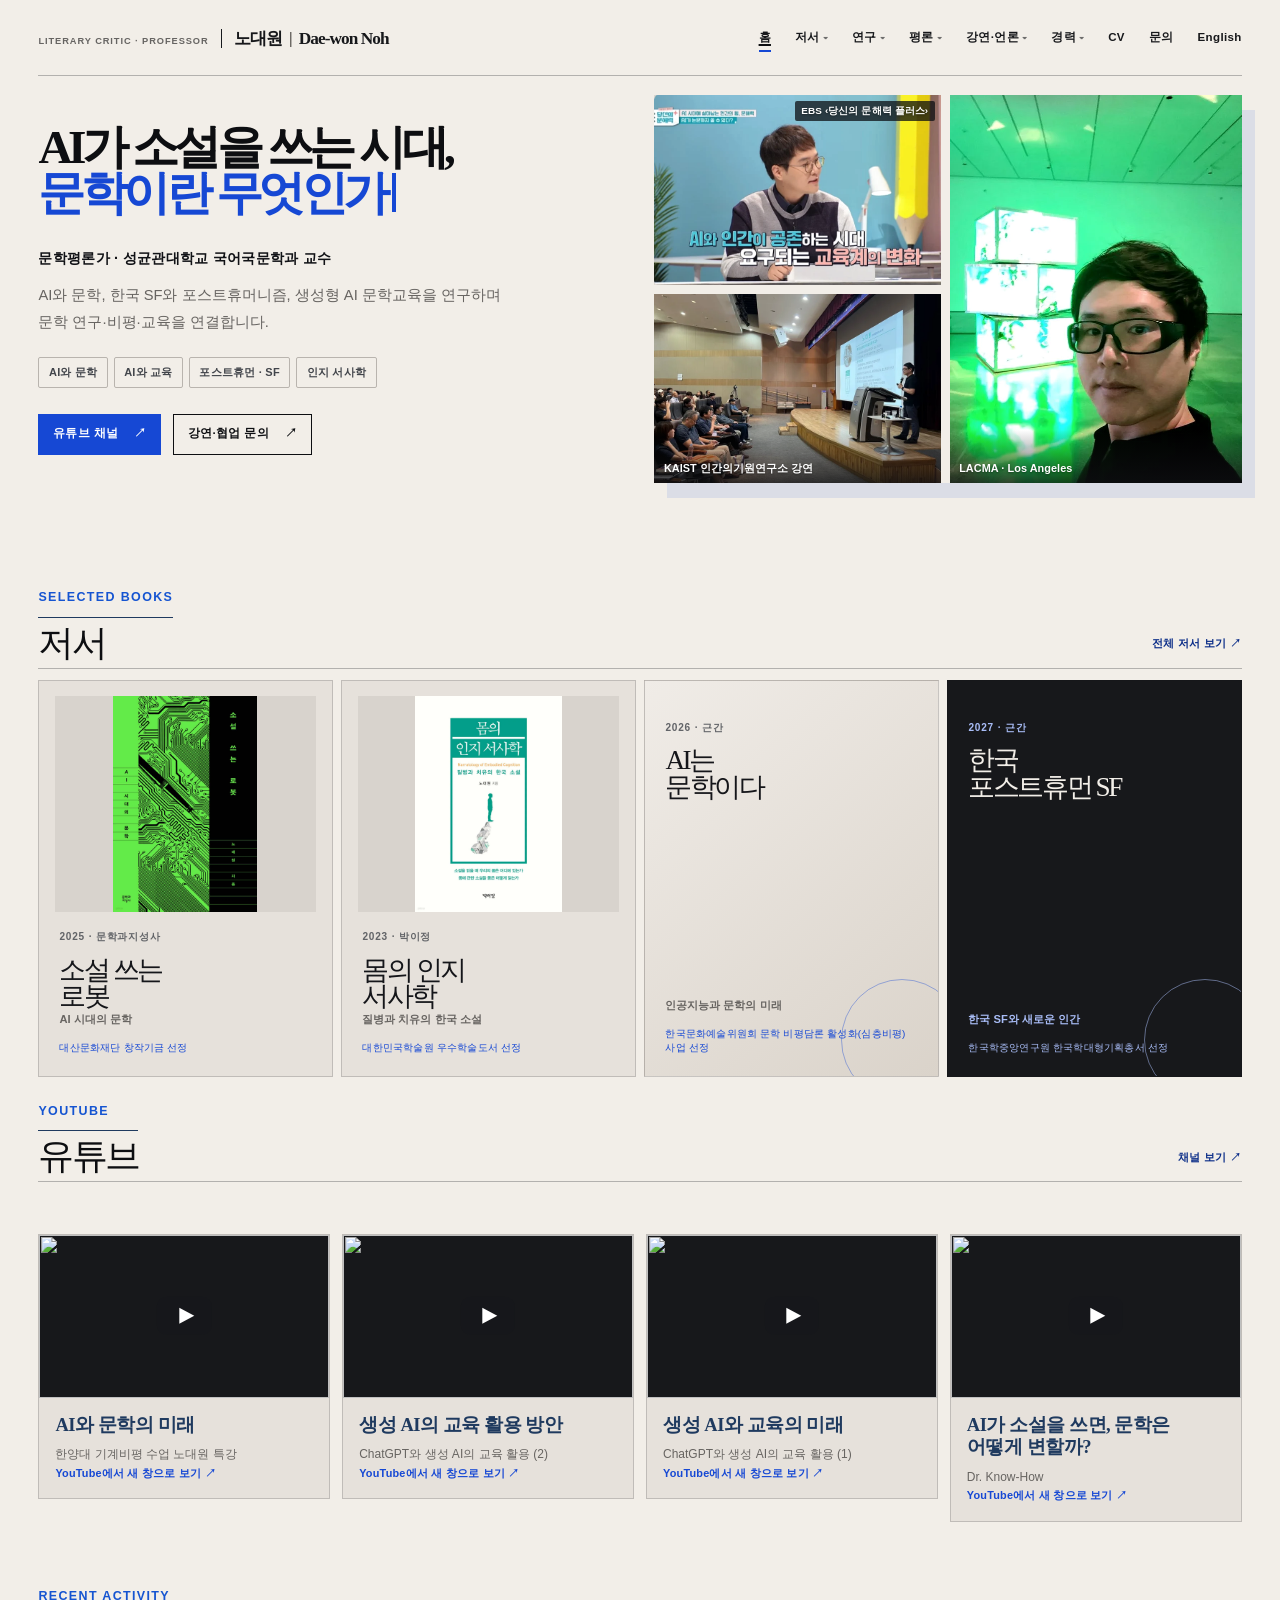
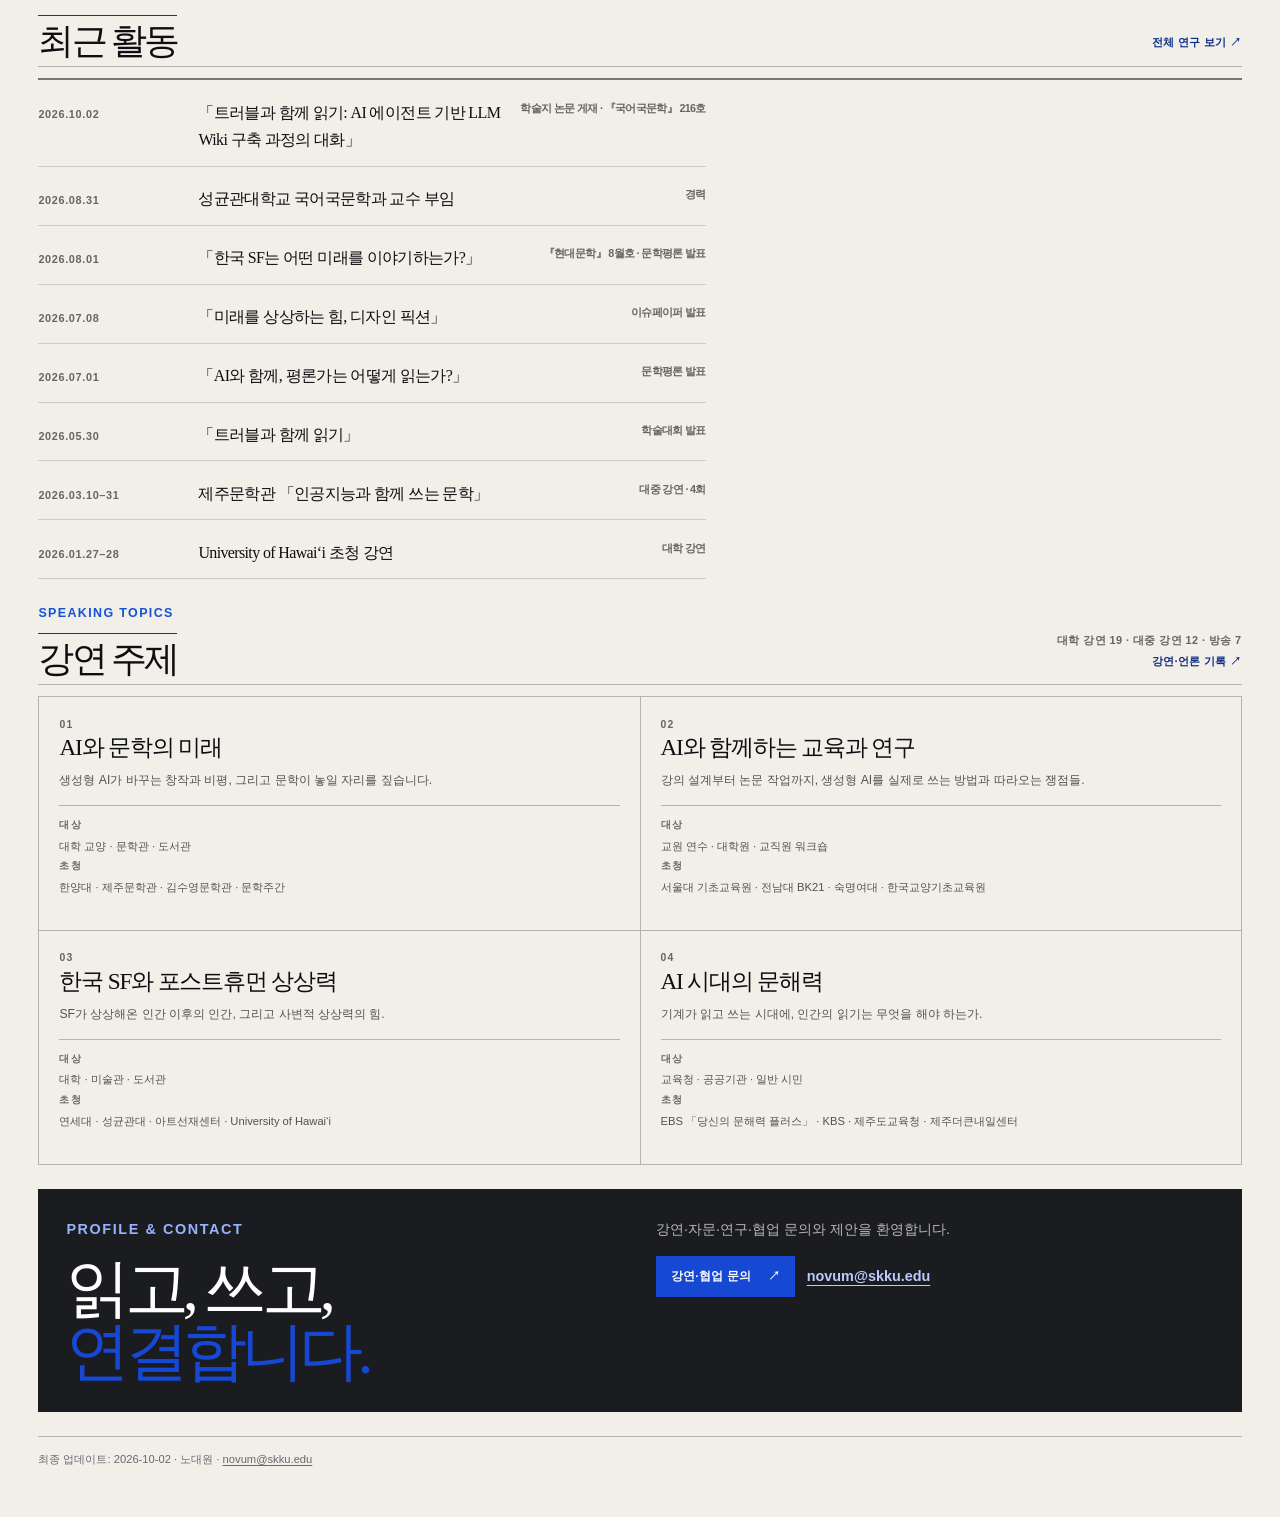
==== commit 88ee6996: "공개 CV 2026-10-22 갱신, 홈 유튜브 썸네일 방식 적용 - Dae-won-Noh-CV.pdf: 블루 생태비평 논문, 교수신문·중앙일보 기사 추가 - cv.html: 업데" ====
--- a/index.html
+++ b/index.html
@@ -11,7 +11,7 @@
   <meta property="og:type" content="website">
   <title>노대원 | Dae-won Noh</title>
   <link rel="icon" type="image/svg+xml" href="assets/favicon.svg">
-  <link rel="stylesheet" href="styles.css?v=20260906c">
+  <link rel="stylesheet" href="styles.css?v=20261021a">
   <link rel="canonical" href="https://daewonnoh.github.io/">
   <link rel="apple-touch-icon" href="assets/apple-touch-icon.png">
   <link rel="icon" type="image/png" sizes="32x32" href="assets/favicon-32.png">
@@ -157,19 +157,19 @@
       <div class="section-heading"><div><p class="eyebrow">YouTube</p><h2 id="youtube-title">유튜브</h2></div><a class="section-link" href="https://youtube.com/@Dr.Know-How" target="_blank" rel="noopener noreferrer">채널 보기 <span aria-hidden="true">↗</span></a></div>
       <div class="youtube-grid">
         <article class="youtube-card">
-          <div class="youtube-card-media"><iframe src="https://www.youtube-nocookie.com/embed/YbZ68cfiQQo" title="AI와 문학의 미래 — 한양대 기계비평 수업 노대원 특강" loading="lazy" allow="accelerometer; autoplay; clipboard-write; encrypted-media; gyroscope; picture-in-picture; web-share" allowfullscreen></iframe></div>
+          <div class="youtube-card-media"><a class="yt-facade" href="https://www.youtube.com/watch?v=YbZ68cfiQQo" data-yt-id="YbZ68cfiQQo" data-yt-title="AI와 문학의 미래 — 한양대 기계비평 수업 노대원 특강" target="_blank" rel="noopener noreferrer"><picture><source srcset="https://i.ytimg.com/vi_webp/YbZ68cfiQQo/hqdefault.webp" type="image/webp"><img src="https://i.ytimg.com/vi/YbZ68cfiQQo/hqdefault.jpg" alt="" width="480" height="360" loading="lazy" decoding="async"></picture><span class="yt-facade-play" aria-hidden="true"></span><span class="visually-hidden">동영상 재생: AI와 문학의 미래 — 한양대 기계비평 수업 노대원 특강</span></a></div>
           <div class="youtube-card-body"><h3>AI와 문학의 미래</h3><p>한양대 기계비평 수업 노대원 특강</p><a href="https://www.youtube.com/watch?v=YbZ68cfiQQo" target="_blank" rel="noopener noreferrer">YouTube에서 새 창으로 보기 <span aria-hidden="true">↗</span></a></div>
         </article>
         <article class="youtube-card">
-          <div class="youtube-card-media"><iframe src="https://www.youtube-nocookie.com/embed/yKSpU7VaENY" title="생성 AI의 교육 활용 방안 — ChatGPT와 생성 AI의 교육 활용 (2)" loading="lazy" allow="accelerometer; autoplay; clipboard-write; encrypted-media; gyroscope; picture-in-picture; web-share" allowfullscreen></iframe></div>
+          <div class="youtube-card-media"><a class="yt-facade" href="https://www.youtube.com/watch?v=yKSpU7VaENY" data-yt-id="yKSpU7VaENY" data-yt-title="생성 AI의 교육 활용 방안 — ChatGPT와 생성 AI의 교육 활용 (2)" target="_blank" rel="noopener noreferrer"><picture><source srcset="https://i.ytimg.com/vi_webp/yKSpU7VaENY/hqdefault.webp" type="image/webp"><img src="https://i.ytimg.com/vi/yKSpU7VaENY/hqdefault.jpg" alt="" width="480" height="360" loading="lazy" decoding="async"></picture><span class="yt-facade-play" aria-hidden="true"></span><span class="visually-hidden">동영상 재생: 생성 AI의 교육 활용 방안 — ChatGPT와 생성 AI의 교육 활용 (2)</span></a></div>
           <div class="youtube-card-body"><h3>생성 AI의 교육 활용 방안</h3><p>ChatGPT와 생성 AI의 교육 활용 (2)</p><a href="https://www.youtube.com/watch?v=yKSpU7VaENY" target="_blank" rel="noopener noreferrer">YouTube에서 새 창으로 보기 <span aria-hidden="true">↗</span></a></div>
         </article>
         <article class="youtube-card">
-          <div class="youtube-card-media"><iframe src="https://www.youtube-nocookie.com/embed/eeq47V-zcIk" title="생성 AI와 교육의 미래 — ChatGPT와 생성 AI의 교육 활용 (1)" loading="lazy" allow="accelerometer; autoplay; clipboard-write; encrypted-media; gyroscope; picture-in-picture; web-share" allowfullscreen></iframe></div>
+          <div class="youtube-card-media"><a class="yt-facade" href="https://www.youtube.com/watch?v=eeq47V-zcIk" data-yt-id="eeq47V-zcIk" data-yt-title="생성 AI와 교육의 미래 — ChatGPT와 생성 AI의 교육 활용 (1)" target="_blank" rel="noopener noreferrer"><picture><source srcset="https://i.ytimg.com/vi_webp/eeq47V-zcIk/hqdefault.webp" type="image/webp"><img src="https://i.ytimg.com/vi/eeq47V-zcIk/hqdefault.jpg" alt="" width="480" height="360" loading="lazy" decoding="async"></picture><span class="yt-facade-play" aria-hidden="true"></span><span class="visually-hidden">동영상 재생: 생성 AI와 교육의 미래 — ChatGPT와 생성 AI의 교육 활용 (1)</span></a></div>
           <div class="youtube-card-body"><h3>생성 AI와 교육의 미래</h3><p>ChatGPT와 생성 AI의 교육 활용 (1)</p><a href="https://www.youtube.com/watch?v=eeq47V-zcIk" target="_blank" rel="noopener noreferrer">YouTube에서 새 창으로 보기 <span aria-hidden="true">↗</span></a></div>
         </article>
         <article class="youtube-card">
-          <div class="youtube-card-media"><iframe src="https://www.youtube-nocookie.com/embed/qn6lAVqxVzE" title="AI가 소설을 쓰면, 문학은 어떻게 변할까?" loading="lazy" allow="accelerometer; autoplay; clipboard-write; encrypted-media; gyroscope; picture-in-picture; web-share" allowfullscreen></iframe></div>
+          <div class="youtube-card-media"><a class="yt-facade" href="https://www.youtube.com/watch?v=qn6lAVqxVzE" data-yt-id="qn6lAVqxVzE" data-yt-title="AI가 소설을 쓰면, 문학은 어떻게 변할까?" target="_blank" rel="noopener noreferrer"><picture><source srcset="https://i.ytimg.com/vi_webp/qn6lAVqxVzE/hqdefault.webp" type="image/webp"><img src="https://i.ytimg.com/vi/qn6lAVqxVzE/hqdefault.jpg" alt="" width="480" height="360" loading="lazy" decoding="async"></picture><span class="yt-facade-play" aria-hidden="true"></span><span class="visually-hidden">동영상 재생: AI가 소설을 쓰면, 문학은 어떻게 변할까?</span></a></div>
           <div class="youtube-card-body"><h3>AI가 소설을 쓰면, 문학은 어떻게 변할까?</h3><p>Dr. Know-How</p><a href="https://www.youtube.com/watch?v=qn6lAVqxVzE" target="_blank" rel="noopener noreferrer">YouTube에서 새 창으로 보기 <span aria-hidden="true">↗</span></a></div>
         </article>
       </div>
@@ -199,5 +199,6 @@
   </main>
   <footer class="site-footer">최종 업데이트: 2026-10-02 · 노대원 · <a href="mailto:novum@skku.edu">novum@skku.edu</a></footer>
   <script src="assets/site-nav.js" defer></script>
+  <script src="assets/youtube-facade.js" defer></script>
 </body>
 </html>
--- a/styles.css
+++ b/styles.css
@@ -2032,3 +2032,11 @@
 }
 
 .site-nav a:hover .nav-lang { opacity: .85; }
+/* 2026 YouTube facade: 썸네일 → 클릭 시 iframe */
+.yt-facade { position: relative; display: block; width: 100%; height: 100%; cursor: pointer; }
+.yt-facade picture, .yt-facade img { display: block; width: 100%; height: 100%; }
+.yt-facade img { object-fit: cover; }
+.yt-facade-play { position: absolute; top: 50%; left: 50%; width: 3.4rem; height: 2.4rem; border-radius: .6rem; background: rgba(23,24,27,.82); transform: translate(-50%, -50%); transition: background .15s; }
+.yt-facade-play::before { position: absolute; top: 50%; left: 54%; border-style: solid; border-width: .55rem 0 .55rem .95rem; border-color: transparent transparent transparent #fff; transform: translate(-50%, -50%); content: ""; }
+.yt-facade:hover .yt-facade-play, .yt-facade:focus-visible .yt-facade-play { background: #f00; }
+.yt-facade:focus-visible { outline: 2px solid #1648d4; outline-offset: -2px; }
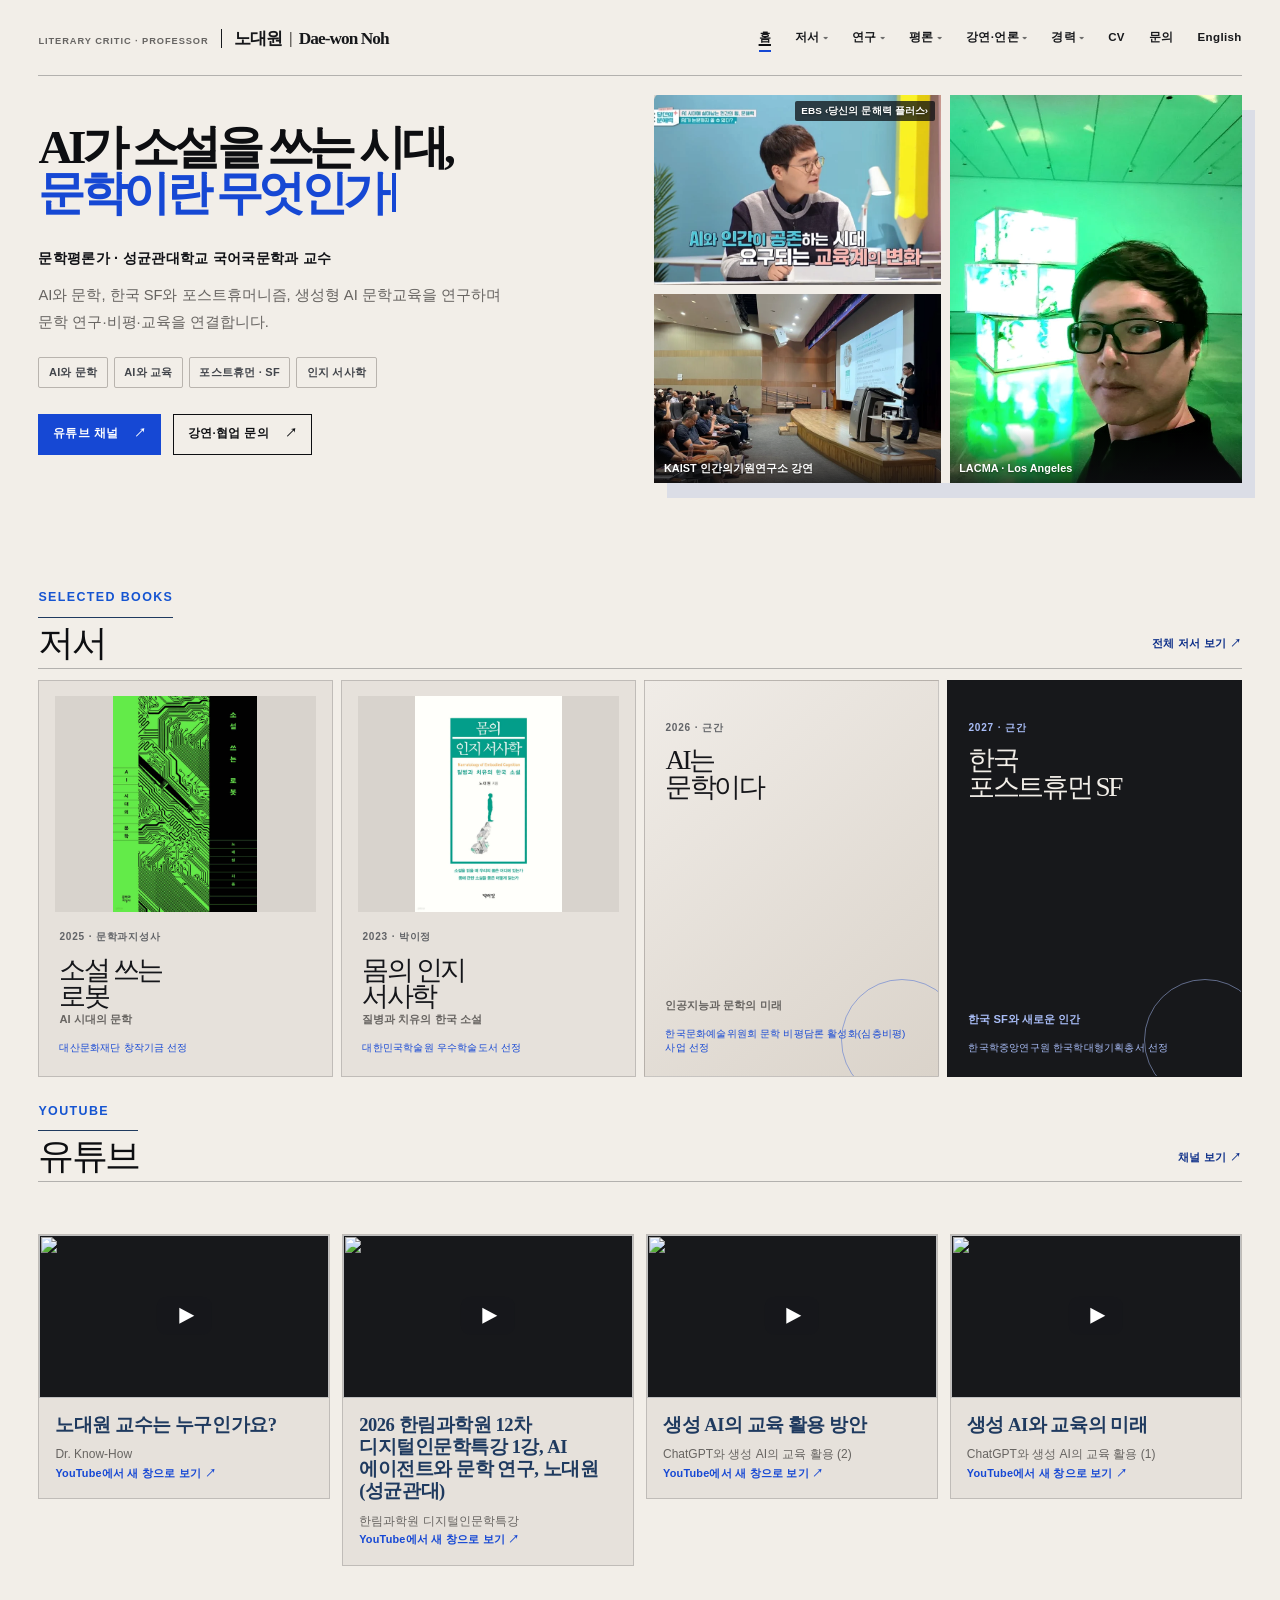
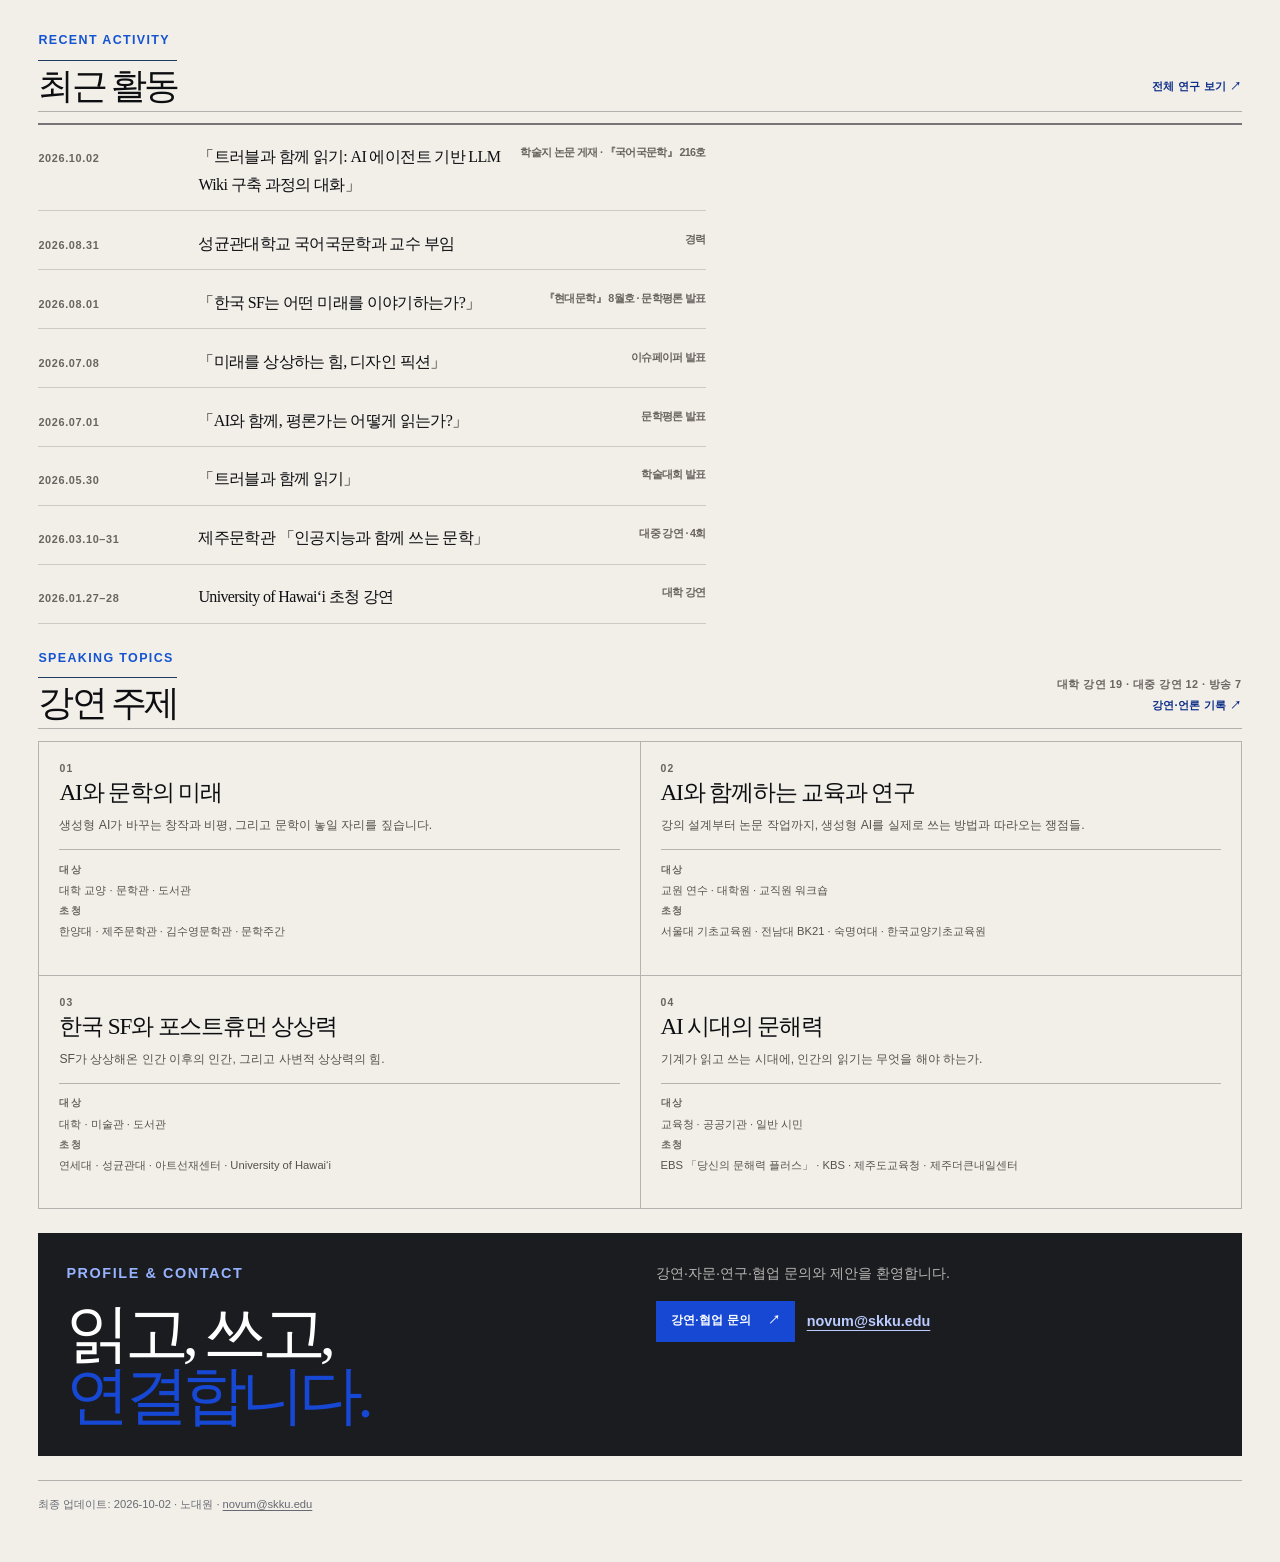
==== commit b3f0cef9: "홈 유튜브: 노대원 교수 소개 영상 추가, 소설 영상·특강 영상 교체 - byiWpmrI2RE(노대원 교수는 누구인가요?)를 맨 앞에 추가 - _zmIyL835N0(한림과학원 디지" ====
--- a/index.html
+++ b/index.html
@@ -157,8 +157,12 @@
       <div class="section-heading"><div><p class="eyebrow">YouTube</p><h2 id="youtube-title">유튜브</h2></div><a class="section-link" href="https://youtube.com/@Dr.Know-How" target="_blank" rel="noopener noreferrer">채널 보기 <span aria-hidden="true">↗</span></a></div>
       <div class="youtube-grid">
         <article class="youtube-card">
-          <div class="youtube-card-media"><a class="yt-facade" href="https://www.youtube.com/watch?v=YbZ68cfiQQo" data-yt-id="YbZ68cfiQQo" data-yt-title="AI와 문학의 미래 — 한양대 기계비평 수업 노대원 특강" target="_blank" rel="noopener noreferrer"><picture><source srcset="https://i.ytimg.com/vi_webp/YbZ68cfiQQo/hqdefault.webp" type="image/webp"><img src="https://i.ytimg.com/vi/YbZ68cfiQQo/hqdefault.jpg" alt="" width="480" height="360" loading="lazy" decoding="async"></picture><span class="yt-facade-play" aria-hidden="true"></span><span class="visually-hidden">동영상 재생: AI와 문학의 미래 — 한양대 기계비평 수업 노대원 특강</span></a></div>
-          <div class="youtube-card-body"><h3>AI와 문학의 미래</h3><p>한양대 기계비평 수업 노대원 특강</p><a href="https://www.youtube.com/watch?v=YbZ68cfiQQo" target="_blank" rel="noopener noreferrer">YouTube에서 새 창으로 보기 <span aria-hidden="true">↗</span></a></div>
+          <div class="youtube-card-media"><a class="yt-facade" href="https://www.youtube.com/watch?v=byiWpmrI2RE" data-yt-id="byiWpmrI2RE" data-yt-title="노대원 교수는 누구인가요?" target="_blank" rel="noopener noreferrer"><picture><source srcset="https://i.ytimg.com/vi_webp/byiWpmrI2RE/hqdefault.webp" type="image/webp"><img src="https://i.ytimg.com/vi/byiWpmrI2RE/hqdefault.jpg" alt="" width="480" height="360" loading="lazy" decoding="async"></picture><span class="yt-facade-play" aria-hidden="true"></span><span class="visually-hidden">동영상 재생: 노대원 교수는 누구인가요?</span></a></div>
+          <div class="youtube-card-body"><h3>노대원 교수는 누구인가요?</h3><p>Dr. Know-How</p><a href="https://www.youtube.com/watch?v=byiWpmrI2RE" target="_blank" rel="noopener noreferrer">YouTube에서 새 창으로 보기 <span aria-hidden="true">↗</span></a></div>
+        </article>
+        <article class="youtube-card">
+          <div class="youtube-card-media"><a class="yt-facade" href="https://www.youtube.com/watch?v=_zmIyL835N0" data-yt-id="_zmIyL835N0" data-yt-title="2026 한림과학원 12차 디지털인문학특강 1강, AI 에이전트와 문학 연구, 노대원(성균관대)" target="_blank" rel="noopener noreferrer"><picture><source srcset="https://i.ytimg.com/vi_webp/_zmIyL835N0/hqdefault.webp" type="image/webp"><img src="https://i.ytimg.com/vi/_zmIyL835N0/hqdefault.jpg" alt="" width="480" height="360" loading="lazy" decoding="async"></picture><span class="yt-facade-play" aria-hidden="true"></span><span class="visually-hidden">동영상 재생: 2026 한림과학원 12차 디지털인문학특강 1강, AI 에이전트와 문학 연구, 노대원(성균관대)</span></a></div>
+          <div class="youtube-card-body"><h3>2026 한림과학원 12차 디지털인문학특강 1강, AI 에이전트와 문학 연구, 노대원(성균관대)</h3><p>한림과학원 디지털인문학특강</p><a href="https://www.youtube.com/watch?v=_zmIyL835N0" target="_blank" rel="noopener noreferrer">YouTube에서 새 창으로 보기 <span aria-hidden="true">↗</span></a></div>
         </article>
         <article class="youtube-card">
           <div class="youtube-card-media"><a class="yt-facade" href="https://www.youtube.com/watch?v=yKSpU7VaENY" data-yt-id="yKSpU7VaENY" data-yt-title="생성 AI의 교육 활용 방안 — ChatGPT와 생성 AI의 교육 활용 (2)" target="_blank" rel="noopener noreferrer"><picture><source srcset="https://i.ytimg.com/vi_webp/yKSpU7VaENY/hqdefault.webp" type="image/webp"><img src="https://i.ytimg.com/vi/yKSpU7VaENY/hqdefault.jpg" alt="" width="480" height="360" loading="lazy" decoding="async"></picture><span class="yt-facade-play" aria-hidden="true"></span><span class="visually-hidden">동영상 재생: 생성 AI의 교육 활용 방안 — ChatGPT와 생성 AI의 교육 활용 (2)</span></a></div>
@@ -167,10 +171,6 @@
         <article class="youtube-card">
           <div class="youtube-card-media"><a class="yt-facade" href="https://www.youtube.com/watch?v=eeq47V-zcIk" data-yt-id="eeq47V-zcIk" data-yt-title="생성 AI와 교육의 미래 — ChatGPT와 생성 AI의 교육 활용 (1)" target="_blank" rel="noopener noreferrer"><picture><source srcset="https://i.ytimg.com/vi_webp/eeq47V-zcIk/hqdefault.webp" type="image/webp"><img src="https://i.ytimg.com/vi/eeq47V-zcIk/hqdefault.jpg" alt="" width="480" height="360" loading="lazy" decoding="async"></picture><span class="yt-facade-play" aria-hidden="true"></span><span class="visually-hidden">동영상 재생: 생성 AI와 교육의 미래 — ChatGPT와 생성 AI의 교육 활용 (1)</span></a></div>
           <div class="youtube-card-body"><h3>생성 AI와 교육의 미래</h3><p>ChatGPT와 생성 AI의 교육 활용 (1)</p><a href="https://www.youtube.com/watch?v=eeq47V-zcIk" target="_blank" rel="noopener noreferrer">YouTube에서 새 창으로 보기 <span aria-hidden="true">↗</span></a></div>
-        </article>
-        <article class="youtube-card">
-          <div class="youtube-card-media"><a class="yt-facade" href="https://www.youtube.com/watch?v=qn6lAVqxVzE" data-yt-id="qn6lAVqxVzE" data-yt-title="AI가 소설을 쓰면, 문학은 어떻게 변할까?" target="_blank" rel="noopener noreferrer"><picture><source srcset="https://i.ytimg.com/vi_webp/qn6lAVqxVzE/hqdefault.webp" type="image/webp"><img src="https://i.ytimg.com/vi/qn6lAVqxVzE/hqdefault.jpg" alt="" width="480" height="360" loading="lazy" decoding="async"></picture><span class="yt-facade-play" aria-hidden="true"></span><span class="visually-hidden">동영상 재생: AI가 소설을 쓰면, 문학은 어떻게 변할까?</span></a></div>
-          <div class="youtube-card-body"><h3>AI가 소설을 쓰면, 문학은 어떻게 변할까?</h3><p>Dr. Know-How</p><a href="https://www.youtube.com/watch?v=qn6lAVqxVzE" target="_blank" rel="noopener noreferrer">YouTube에서 새 창으로 보기 <span aria-hidden="true">↗</span></a></div>
         </article>
       </div>
     </section>
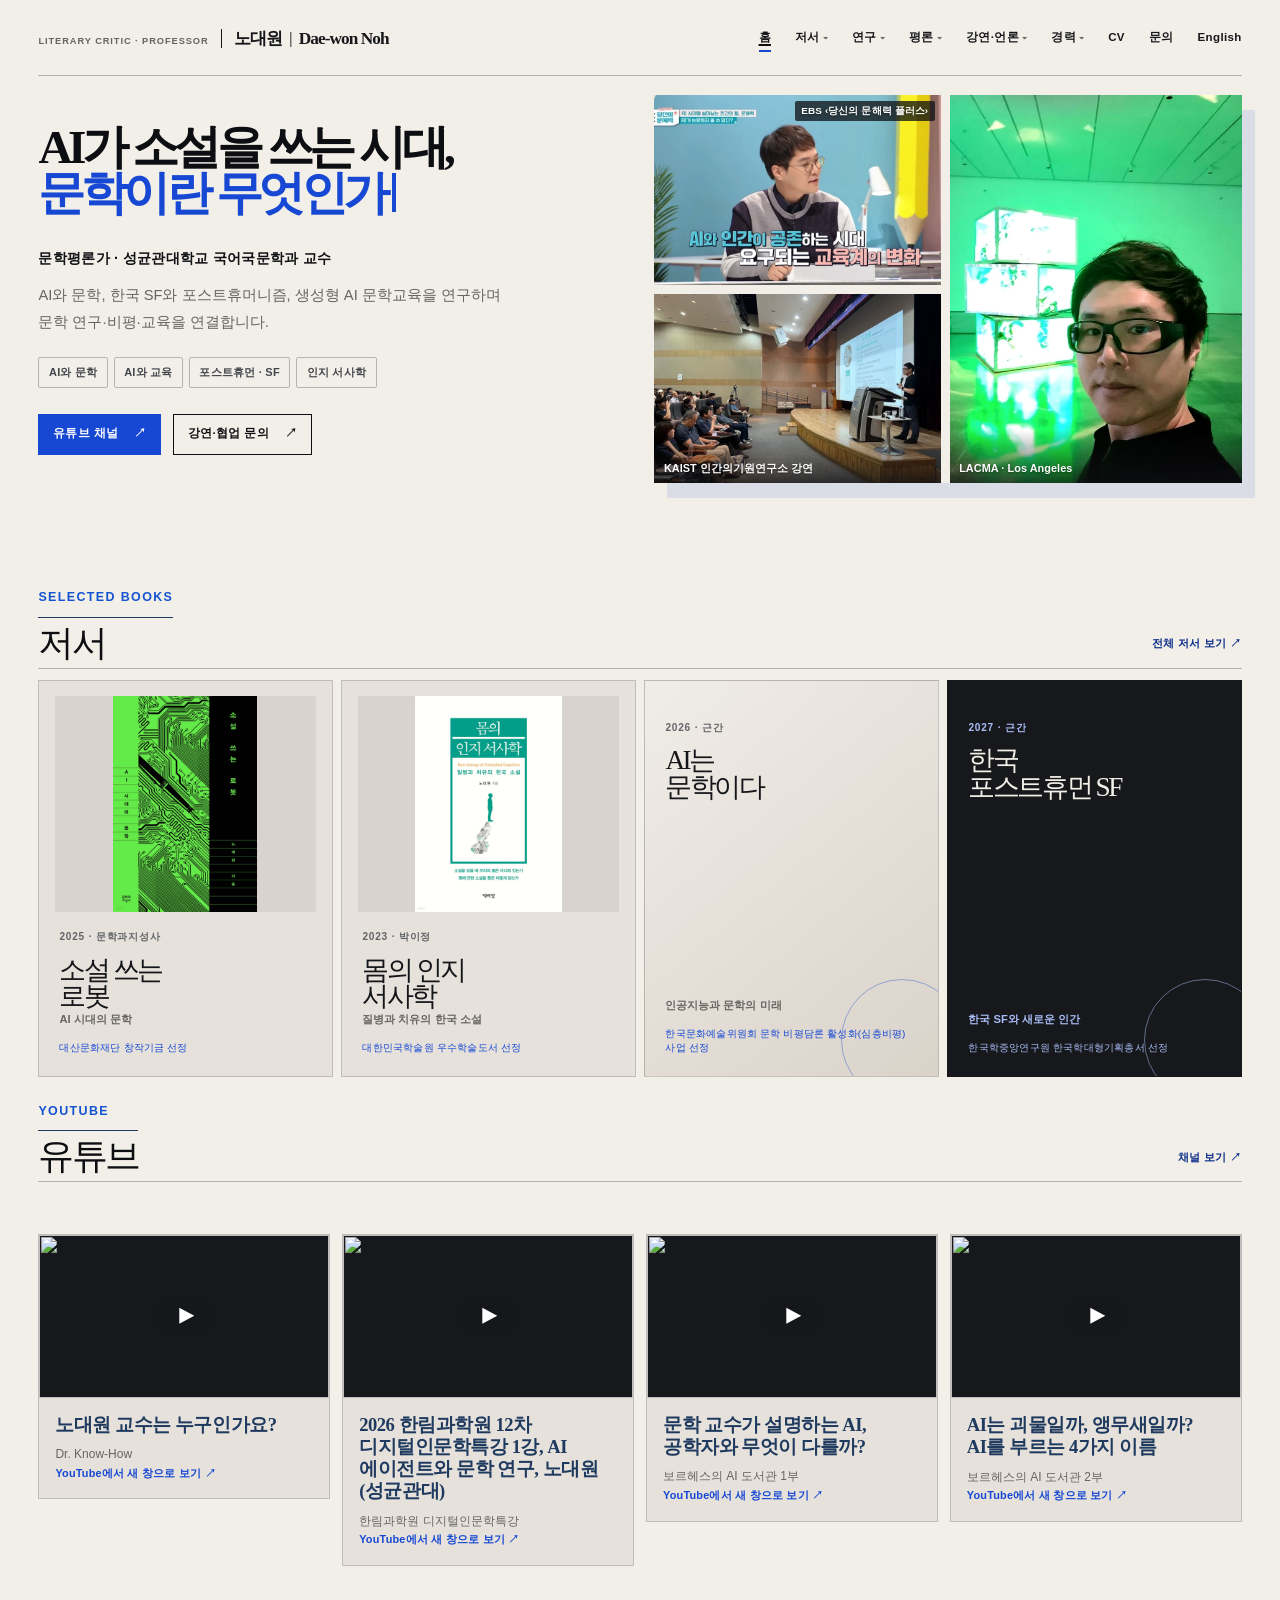
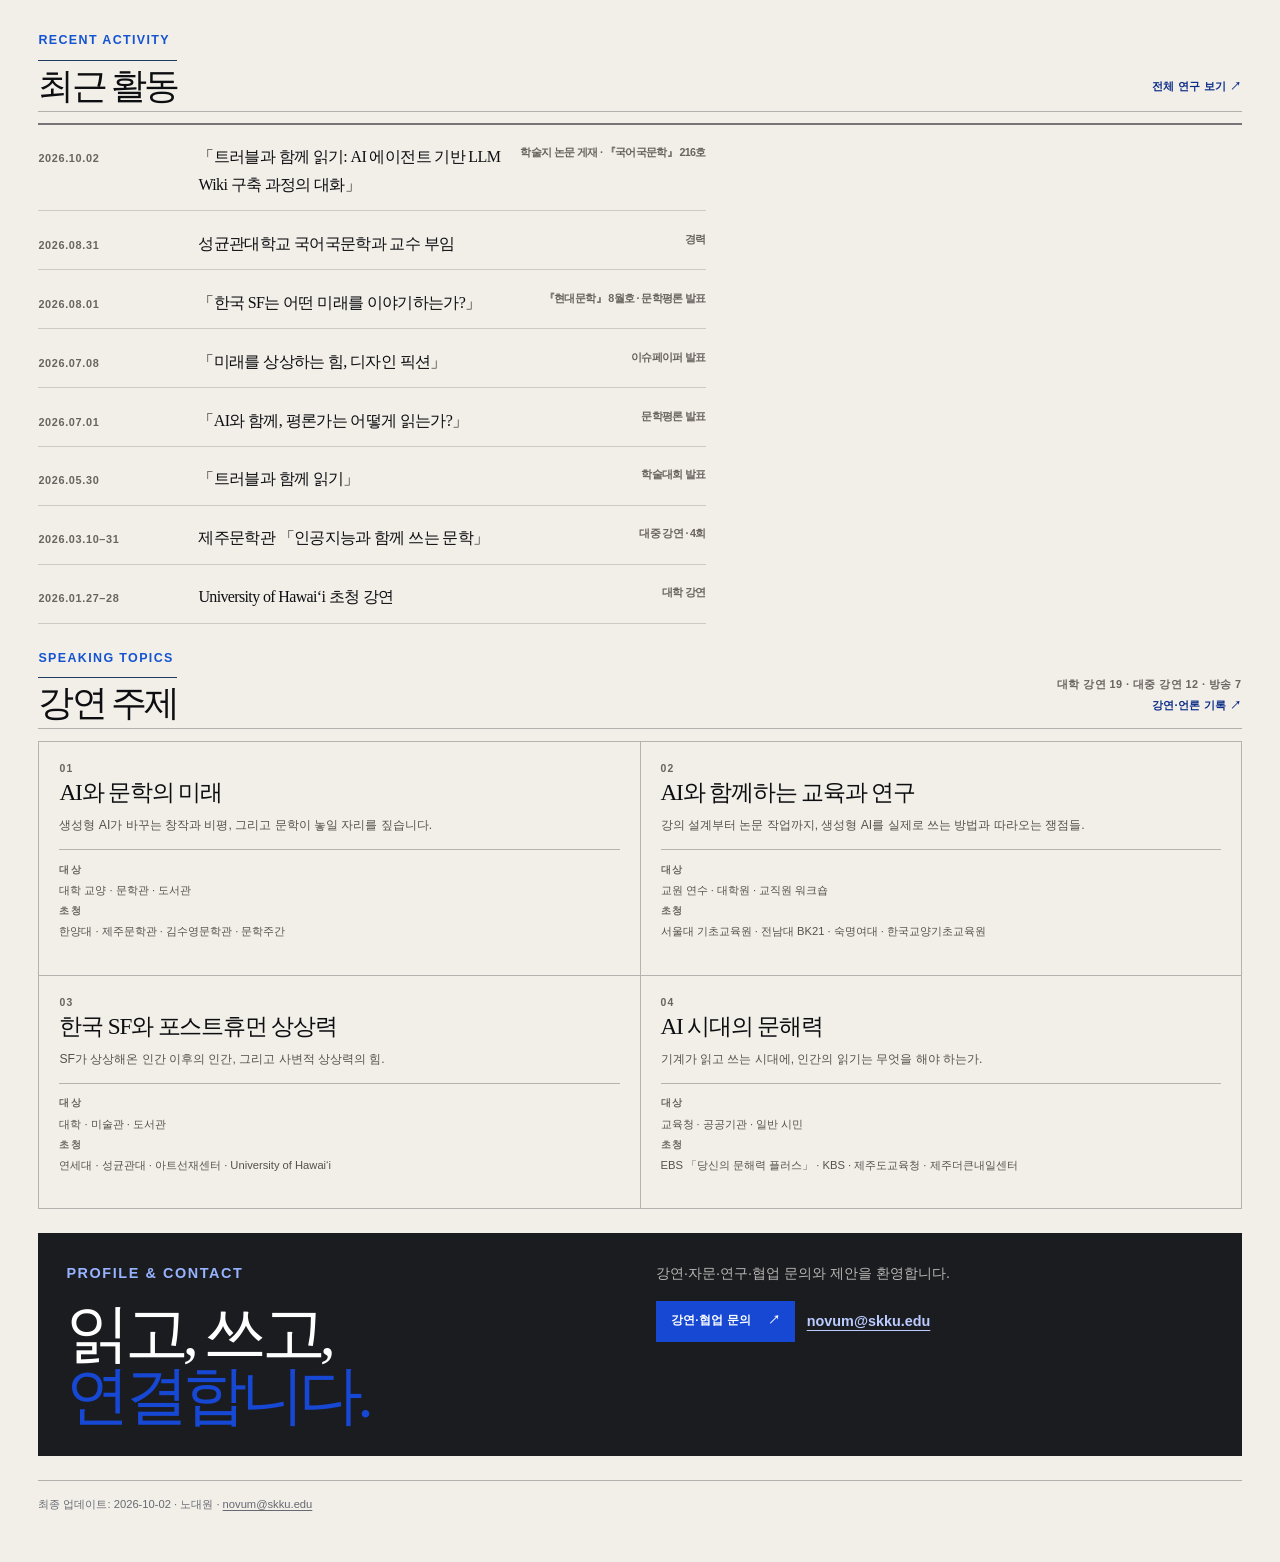
==== commit ce2454e6: "홈 유튜브: 세 번째·네 번째 영상을 「보르헤스의 AI 도서관」 1·2부로 교체 - yKSpU7VaENY → u8nU-oKeq-E (1부) - eeq47V-zcIk → Ndmts6" ====
--- a/index.html
+++ b/index.html
@@ -165,12 +165,12 @@
           <div class="youtube-card-body"><h3>2026 한림과학원 12차 디지털인문학특강 1강, AI 에이전트와 문학 연구, 노대원(성균관대)</h3><p>한림과학원 디지털인문학특강</p><a href="https://www.youtube.com/watch?v=_zmIyL835N0" target="_blank" rel="noopener noreferrer">YouTube에서 새 창으로 보기 <span aria-hidden="true">↗</span></a></div>
         </article>
         <article class="youtube-card">
-          <div class="youtube-card-media"><a class="yt-facade" href="https://www.youtube.com/watch?v=yKSpU7VaENY" data-yt-id="yKSpU7VaENY" data-yt-title="생성 AI의 교육 활용 방안 — ChatGPT와 생성 AI의 교육 활용 (2)" target="_blank" rel="noopener noreferrer"><picture><source srcset="https://i.ytimg.com/vi_webp/yKSpU7VaENY/hqdefault.webp" type="image/webp"><img src="https://i.ytimg.com/vi/yKSpU7VaENY/hqdefault.jpg" alt="" width="480" height="360" loading="lazy" decoding="async"></picture><span class="yt-facade-play" aria-hidden="true"></span><span class="visually-hidden">동영상 재생: 생성 AI의 교육 활용 방안 — ChatGPT와 생성 AI의 교육 활용 (2)</span></a></div>
-          <div class="youtube-card-body"><h3>생성 AI의 교육 활용 방안</h3><p>ChatGPT와 생성 AI의 교육 활용 (2)</p><a href="https://www.youtube.com/watch?v=yKSpU7VaENY" target="_blank" rel="noopener noreferrer">YouTube에서 새 창으로 보기 <span aria-hidden="true">↗</span></a></div>
-        </article>
-        <article class="youtube-card">
-          <div class="youtube-card-media"><a class="yt-facade" href="https://www.youtube.com/watch?v=eeq47V-zcIk" data-yt-id="eeq47V-zcIk" data-yt-title="생성 AI와 교육의 미래 — ChatGPT와 생성 AI의 교육 활용 (1)" target="_blank" rel="noopener noreferrer"><picture><source srcset="https://i.ytimg.com/vi_webp/eeq47V-zcIk/hqdefault.webp" type="image/webp"><img src="https://i.ytimg.com/vi/eeq47V-zcIk/hqdefault.jpg" alt="" width="480" height="360" loading="lazy" decoding="async"></picture><span class="yt-facade-play" aria-hidden="true"></span><span class="visually-hidden">동영상 재생: 생성 AI와 교육의 미래 — ChatGPT와 생성 AI의 교육 활용 (1)</span></a></div>
-          <div class="youtube-card-body"><h3>생성 AI와 교육의 미래</h3><p>ChatGPT와 생성 AI의 교육 활용 (1)</p><a href="https://www.youtube.com/watch?v=eeq47V-zcIk" target="_blank" rel="noopener noreferrer">YouTube에서 새 창으로 보기 <span aria-hidden="true">↗</span></a></div>
+          <div class="youtube-card-media"><a class="yt-facade" href="https://www.youtube.com/watch?v=u8nU-oKeq-E" data-yt-id="u8nU-oKeq-E" data-yt-title="문학 교수가 설명하는 AI, 공학자와 무엇이 다를까? | 보르헤스의 AI 도서관 1부" target="_blank" rel="noopener noreferrer"><picture><source srcset="https://i.ytimg.com/vi_webp/u8nU-oKeq-E/hqdefault.webp" type="image/webp"><img src="https://i.ytimg.com/vi/u8nU-oKeq-E/hqdefault.jpg" alt="" width="480" height="360" loading="lazy" decoding="async"></picture><span class="yt-facade-play" aria-hidden="true"></span><span class="visually-hidden">동영상 재생: 문학 교수가 설명하는 AI, 공학자와 무엇이 다를까? | 보르헤스의 AI 도서관 1부</span></a></div>
+          <div class="youtube-card-body"><h3>문학 교수가 설명하는 AI, 공학자와 무엇이 다를까?</h3><p>보르헤스의 AI 도서관 1부</p><a href="https://www.youtube.com/watch?v=u8nU-oKeq-E" target="_blank" rel="noopener noreferrer">YouTube에서 새 창으로 보기 <span aria-hidden="true">↗</span></a></div>
+        </article>
+        <article class="youtube-card">
+          <div class="youtube-card-media"><a class="yt-facade" href="https://www.youtube.com/watch?v=Ndmts6Bd3QM" data-yt-id="Ndmts6Bd3QM" data-yt-title="AI는 괴물일까, 앵무새일까? AI를 부르는 4가지 이름 | 보르헤스의 AI 도서관 2부" target="_blank" rel="noopener noreferrer"><picture><source srcset="https://i.ytimg.com/vi_webp/Ndmts6Bd3QM/hqdefault.webp" type="image/webp"><img src="https://i.ytimg.com/vi/Ndmts6Bd3QM/hqdefault.jpg" alt="" width="480" height="360" loading="lazy" decoding="async"></picture><span class="yt-facade-play" aria-hidden="true"></span><span class="visually-hidden">동영상 재생: AI는 괴물일까, 앵무새일까? AI를 부르는 4가지 이름 | 보르헤스의 AI 도서관 2부</span></a></div>
+          <div class="youtube-card-body"><h3>AI는 괴물일까, 앵무새일까? AI를 부르는 4가지 이름</h3><p>보르헤스의 AI 도서관 2부</p><a href="https://www.youtube.com/watch?v=Ndmts6Bd3QM" target="_blank" rel="noopener noreferrer">YouTube에서 새 창으로 보기 <span aria-hidden="true">↗</span></a></div>
         </article>
       </div>
     </section>
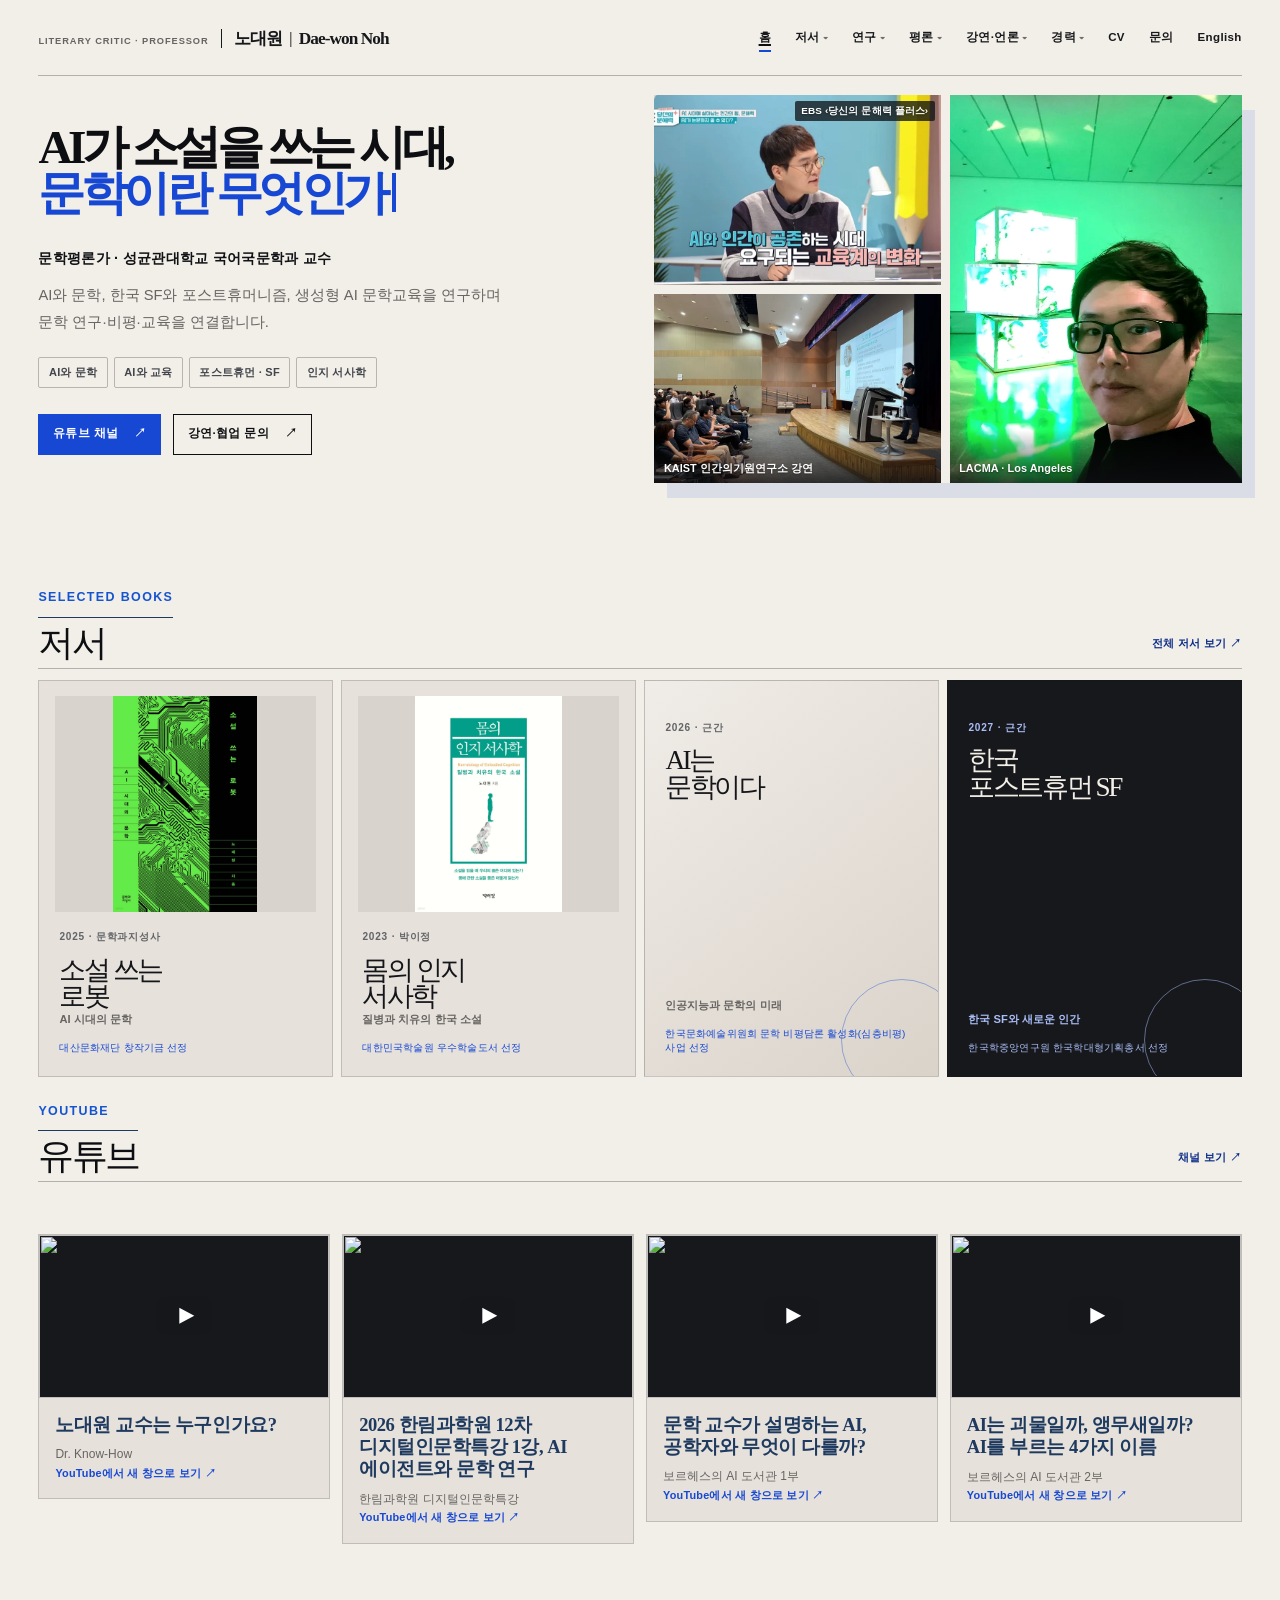
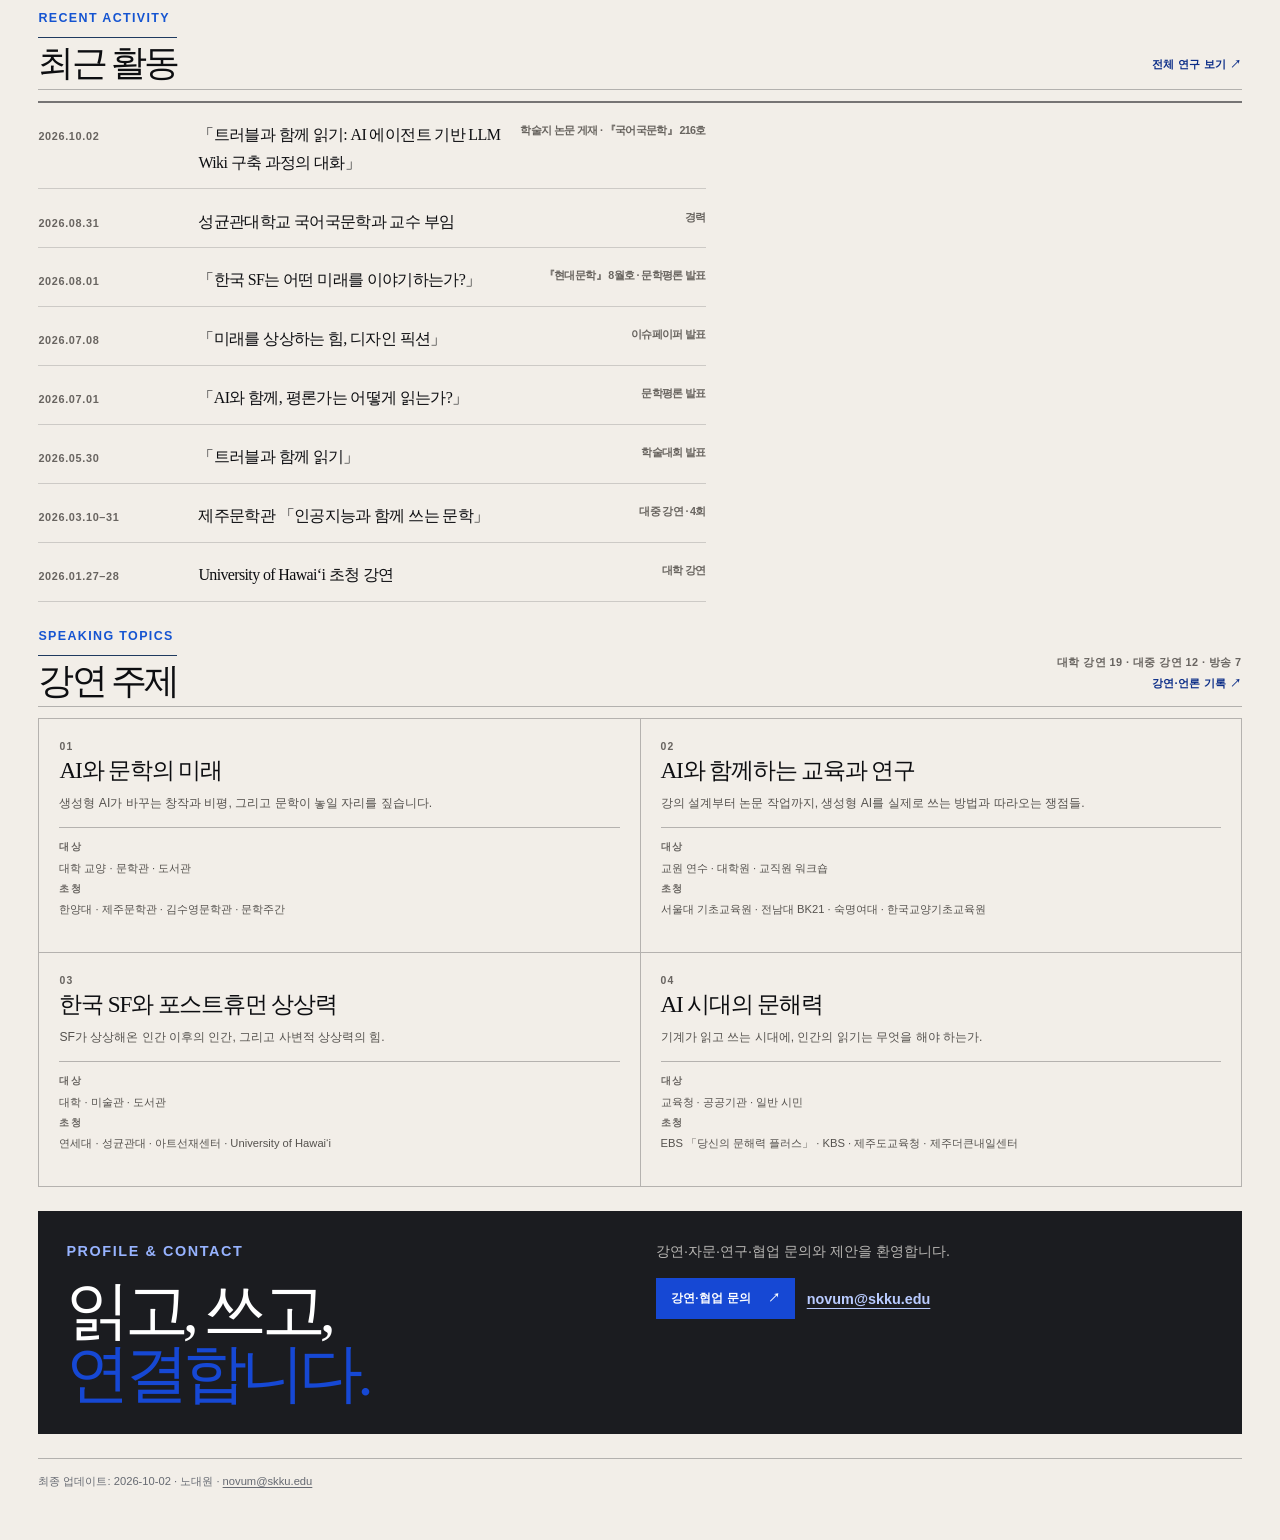
==== commit 28070855: "홈 유튜브: 두 번째 영상 제목에서 강연자 표기 삭제 Co-Authored-By: Claude Sonnet 5.5 <noreply@anthropic.com>" ====
--- a/index.html
+++ b/index.html
@@ -161,8 +161,8 @@
           <div class="youtube-card-body"><h3>노대원 교수는 누구인가요?</h3><p>Dr. Know-How</p><a href="https://www.youtube.com/watch?v=byiWpmrI2RE" target="_blank" rel="noopener noreferrer">YouTube에서 새 창으로 보기 <span aria-hidden="true">↗</span></a></div>
         </article>
         <article class="youtube-card">
-          <div class="youtube-card-media"><a class="yt-facade" href="https://www.youtube.com/watch?v=_zmIyL835N0" data-yt-id="_zmIyL835N0" data-yt-title="2026 한림과학원 12차 디지털인문학특강 1강, AI 에이전트와 문학 연구, 노대원(성균관대)" target="_blank" rel="noopener noreferrer"><picture><source srcset="https://i.ytimg.com/vi_webp/_zmIyL835N0/hqdefault.webp" type="image/webp"><img src="https://i.ytimg.com/vi/_zmIyL835N0/hqdefault.jpg" alt="" width="480" height="360" loading="lazy" decoding="async"></picture><span class="yt-facade-play" aria-hidden="true"></span><span class="visually-hidden">동영상 재생: 2026 한림과학원 12차 디지털인문학특강 1강, AI 에이전트와 문학 연구, 노대원(성균관대)</span></a></div>
-          <div class="youtube-card-body"><h3>2026 한림과학원 12차 디지털인문학특강 1강, AI 에이전트와 문학 연구, 노대원(성균관대)</h3><p>한림과학원 디지털인문학특강</p><a href="https://www.youtube.com/watch?v=_zmIyL835N0" target="_blank" rel="noopener noreferrer">YouTube에서 새 창으로 보기 <span aria-hidden="true">↗</span></a></div>
+          <div class="youtube-card-media"><a class="yt-facade" href="https://www.youtube.com/watch?v=_zmIyL835N0" data-yt-id="_zmIyL835N0" data-yt-title="2026 한림과학원 12차 디지털인문학특강 1강, AI 에이전트와 문학 연구" target="_blank" rel="noopener noreferrer"><picture><source srcset="https://i.ytimg.com/vi_webp/_zmIyL835N0/hqdefault.webp" type="image/webp"><img src="https://i.ytimg.com/vi/_zmIyL835N0/hqdefault.jpg" alt="" width="480" height="360" loading="lazy" decoding="async"></picture><span class="yt-facade-play" aria-hidden="true"></span><span class="visually-hidden">동영상 재생: 2026 한림과학원 12차 디지털인문학특강 1강, AI 에이전트와 문학 연구</span></a></div>
+          <div class="youtube-card-body"><h3>2026 한림과학원 12차 디지털인문학특강 1강, AI 에이전트와 문학 연구</h3><p>한림과학원 디지털인문학특강</p><a href="https://www.youtube.com/watch?v=_zmIyL835N0" target="_blank" rel="noopener noreferrer">YouTube에서 새 창으로 보기 <span aria-hidden="true">↗</span></a></div>
         </article>
         <article class="youtube-card">
           <div class="youtube-card-media"><a class="yt-facade" href="https://www.youtube.com/watch?v=u8nU-oKeq-E" data-yt-id="u8nU-oKeq-E" data-yt-title="문학 교수가 설명하는 AI, 공학자와 무엇이 다를까? | 보르헤스의 AI 도서관 1부" target="_blank" rel="noopener noreferrer"><picture><source srcset="https://i.ytimg.com/vi_webp/u8nU-oKeq-E/hqdefault.webp" type="image/webp"><img src="https://i.ytimg.com/vi/u8nU-oKeq-E/hqdefault.jpg" alt="" width="480" height="360" loading="lazy" decoding="async"></picture><span class="yt-facade-play" aria-hidden="true"></span><span class="visually-hidden">동영상 재생: 문학 교수가 설명하는 AI, 공학자와 무엇이 다를까? | 보르헤스의 AI 도서관 1부</span></a></div>
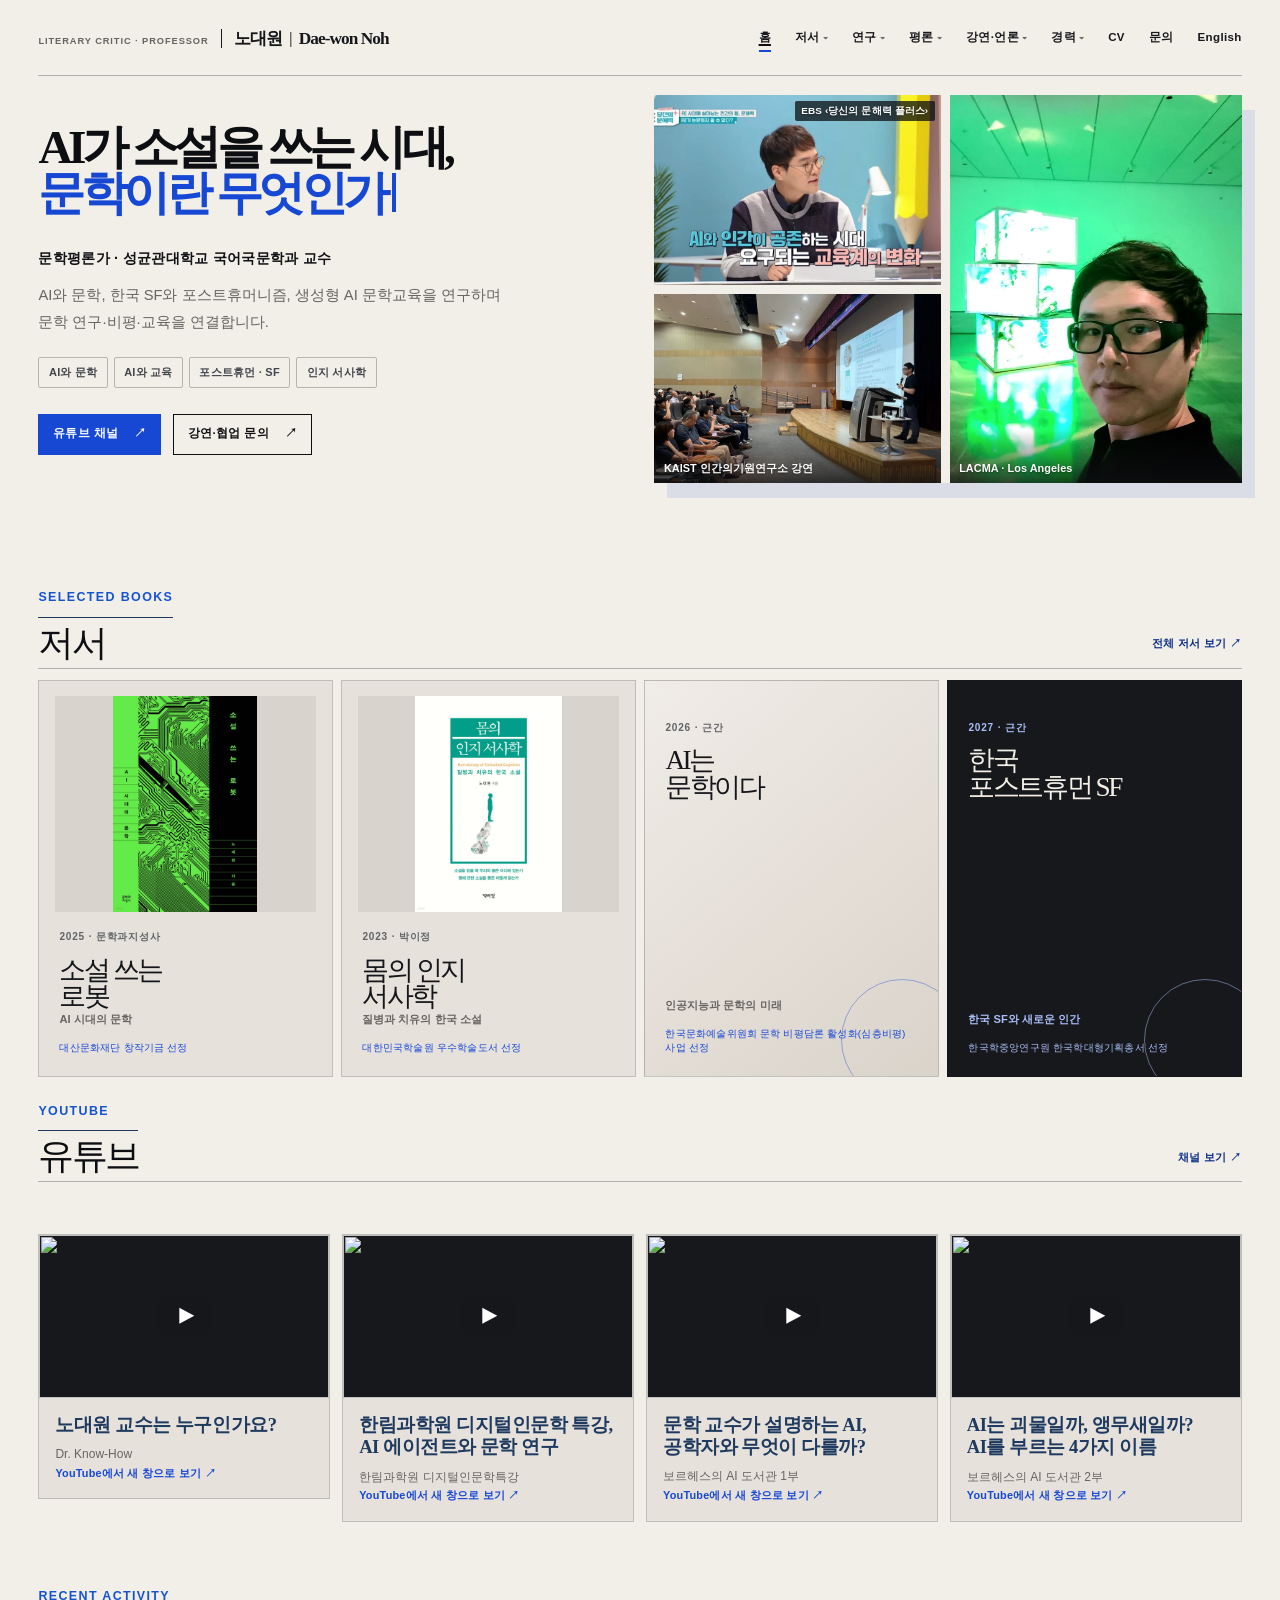
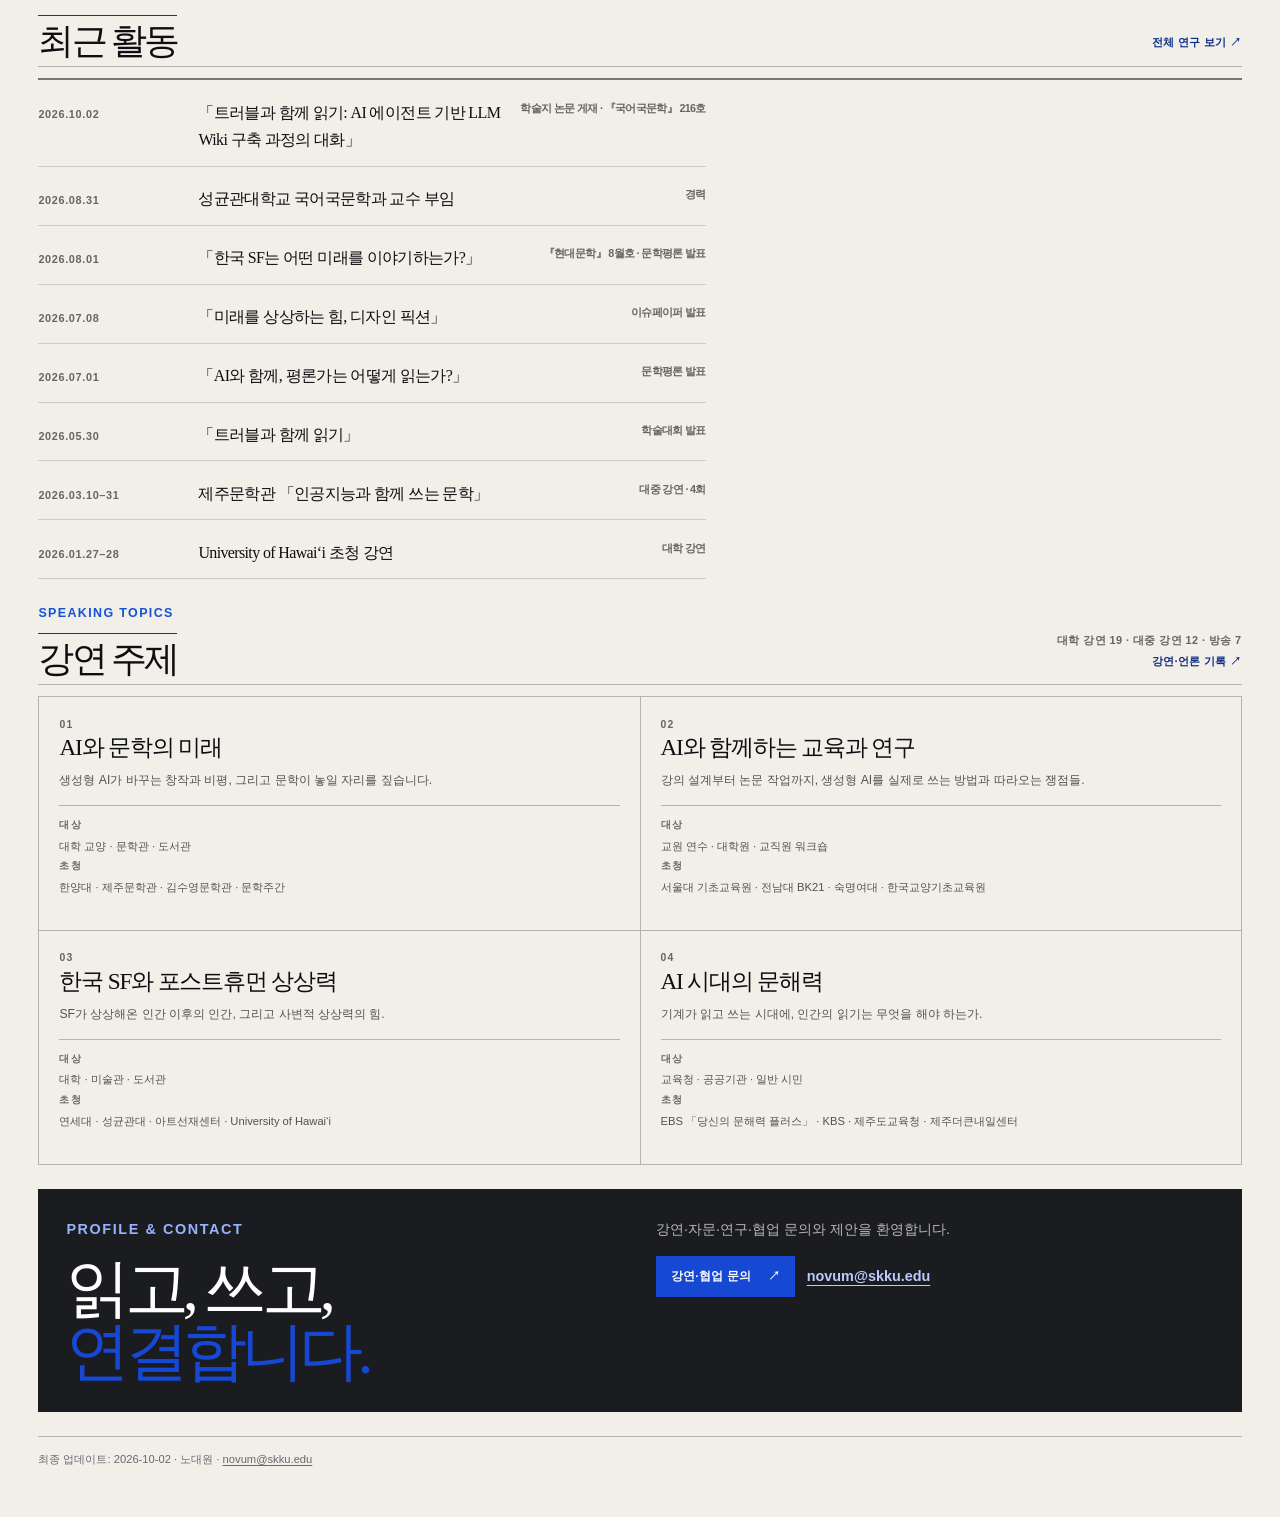
==== commit 0a00b870: "홈 유튜브: 두 번째 영상 제목을 「한림과학원 디지털인문학 특강」으로 수정 Co-Authored-By: Claude Sonnet 5.5 <noreply@anthropic.com>" ====
--- a/index.html
+++ b/index.html
@@ -161,8 +161,8 @@
           <div class="youtube-card-body"><h3>노대원 교수는 누구인가요?</h3><p>Dr. Know-How</p><a href="https://www.youtube.com/watch?v=byiWpmrI2RE" target="_blank" rel="noopener noreferrer">YouTube에서 새 창으로 보기 <span aria-hidden="true">↗</span></a></div>
         </article>
         <article class="youtube-card">
-          <div class="youtube-card-media"><a class="yt-facade" href="https://www.youtube.com/watch?v=_zmIyL835N0" data-yt-id="_zmIyL835N0" data-yt-title="2026 한림과학원 12차 디지털인문학특강 1강, AI 에이전트와 문학 연구" target="_blank" rel="noopener noreferrer"><picture><source srcset="https://i.ytimg.com/vi_webp/_zmIyL835N0/hqdefault.webp" type="image/webp"><img src="https://i.ytimg.com/vi/_zmIyL835N0/hqdefault.jpg" alt="" width="480" height="360" loading="lazy" decoding="async"></picture><span class="yt-facade-play" aria-hidden="true"></span><span class="visually-hidden">동영상 재생: 2026 한림과학원 12차 디지털인문학특강 1강, AI 에이전트와 문학 연구</span></a></div>
-          <div class="youtube-card-body"><h3>2026 한림과학원 12차 디지털인문학특강 1강, AI 에이전트와 문학 연구</h3><p>한림과학원 디지털인문학특강</p><a href="https://www.youtube.com/watch?v=_zmIyL835N0" target="_blank" rel="noopener noreferrer">YouTube에서 새 창으로 보기 <span aria-hidden="true">↗</span></a></div>
+          <div class="youtube-card-media"><a class="yt-facade" href="https://www.youtube.com/watch?v=_zmIyL835N0" data-yt-id="_zmIyL835N0" data-yt-title="한림과학원 디지털인문학 특강, AI 에이전트와 문학 연구" target="_blank" rel="noopener noreferrer"><picture><source srcset="https://i.ytimg.com/vi_webp/_zmIyL835N0/hqdefault.webp" type="image/webp"><img src="https://i.ytimg.com/vi/_zmIyL835N0/hqdefault.jpg" alt="" width="480" height="360" loading="lazy" decoding="async"></picture><span class="yt-facade-play" aria-hidden="true"></span><span class="visually-hidden">동영상 재생: 한림과학원 디지털인문학 특강, AI 에이전트와 문학 연구</span></a></div>
+          <div class="youtube-card-body"><h3>한림과학원 디지털인문학 특강, AI 에이전트와 문학 연구</h3><p>한림과학원 디지털인문학특강</p><a href="https://www.youtube.com/watch?v=_zmIyL835N0" target="_blank" rel="noopener noreferrer">YouTube에서 새 창으로 보기 <span aria-hidden="true">↗</span></a></div>
         </article>
         <article class="youtube-card">
           <div class="youtube-card-media"><a class="yt-facade" href="https://www.youtube.com/watch?v=u8nU-oKeq-E" data-yt-id="u8nU-oKeq-E" data-yt-title="문학 교수가 설명하는 AI, 공학자와 무엇이 다를까? | 보르헤스의 AI 도서관 1부" target="_blank" rel="noopener noreferrer"><picture><source srcset="https://i.ytimg.com/vi_webp/u8nU-oKeq-E/hqdefault.webp" type="image/webp"><img src="https://i.ytimg.com/vi/u8nU-oKeq-E/hqdefault.jpg" alt="" width="480" height="360" loading="lazy" decoding="async"></picture><span class="yt-facade-play" aria-hidden="true"></span><span class="visually-hidden">동영상 재생: 문학 교수가 설명하는 AI, 공학자와 무엇이 다를까? | 보르헤스의 AI 도서관 1부</span></a></div>
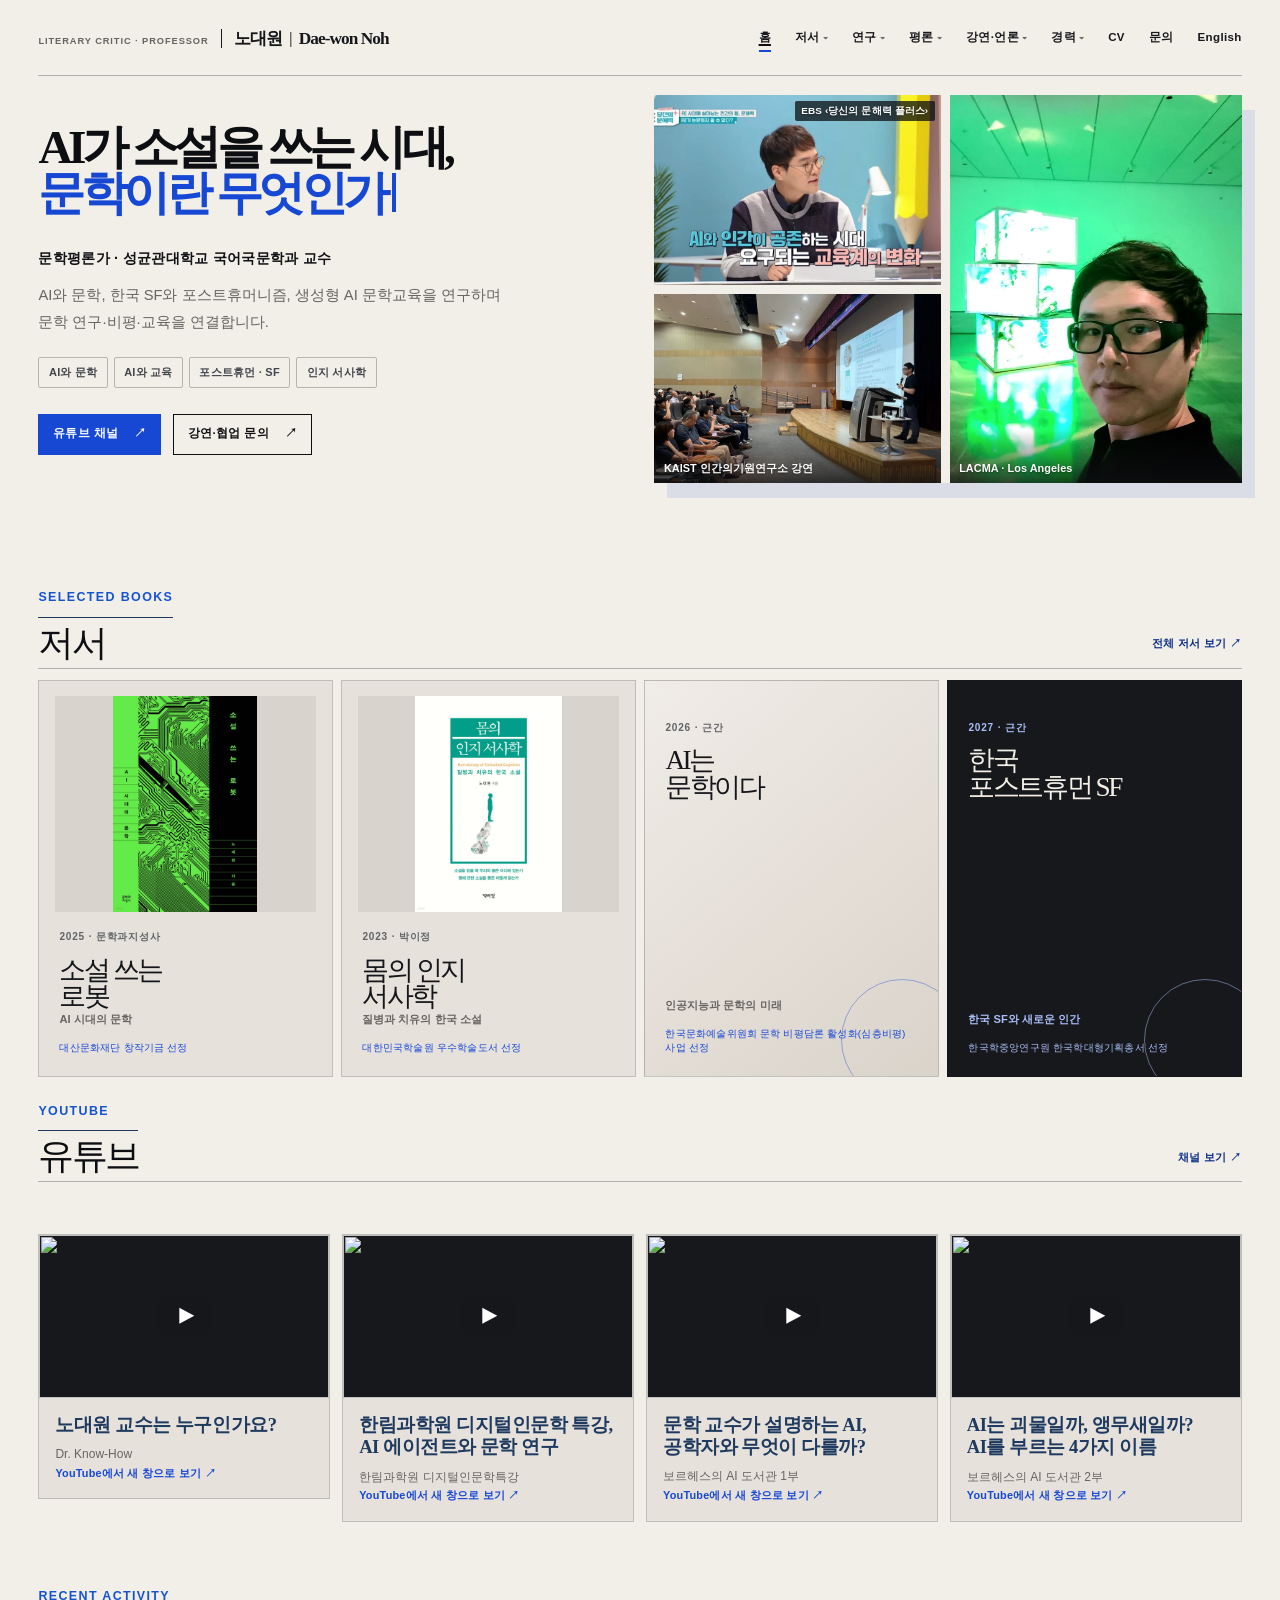
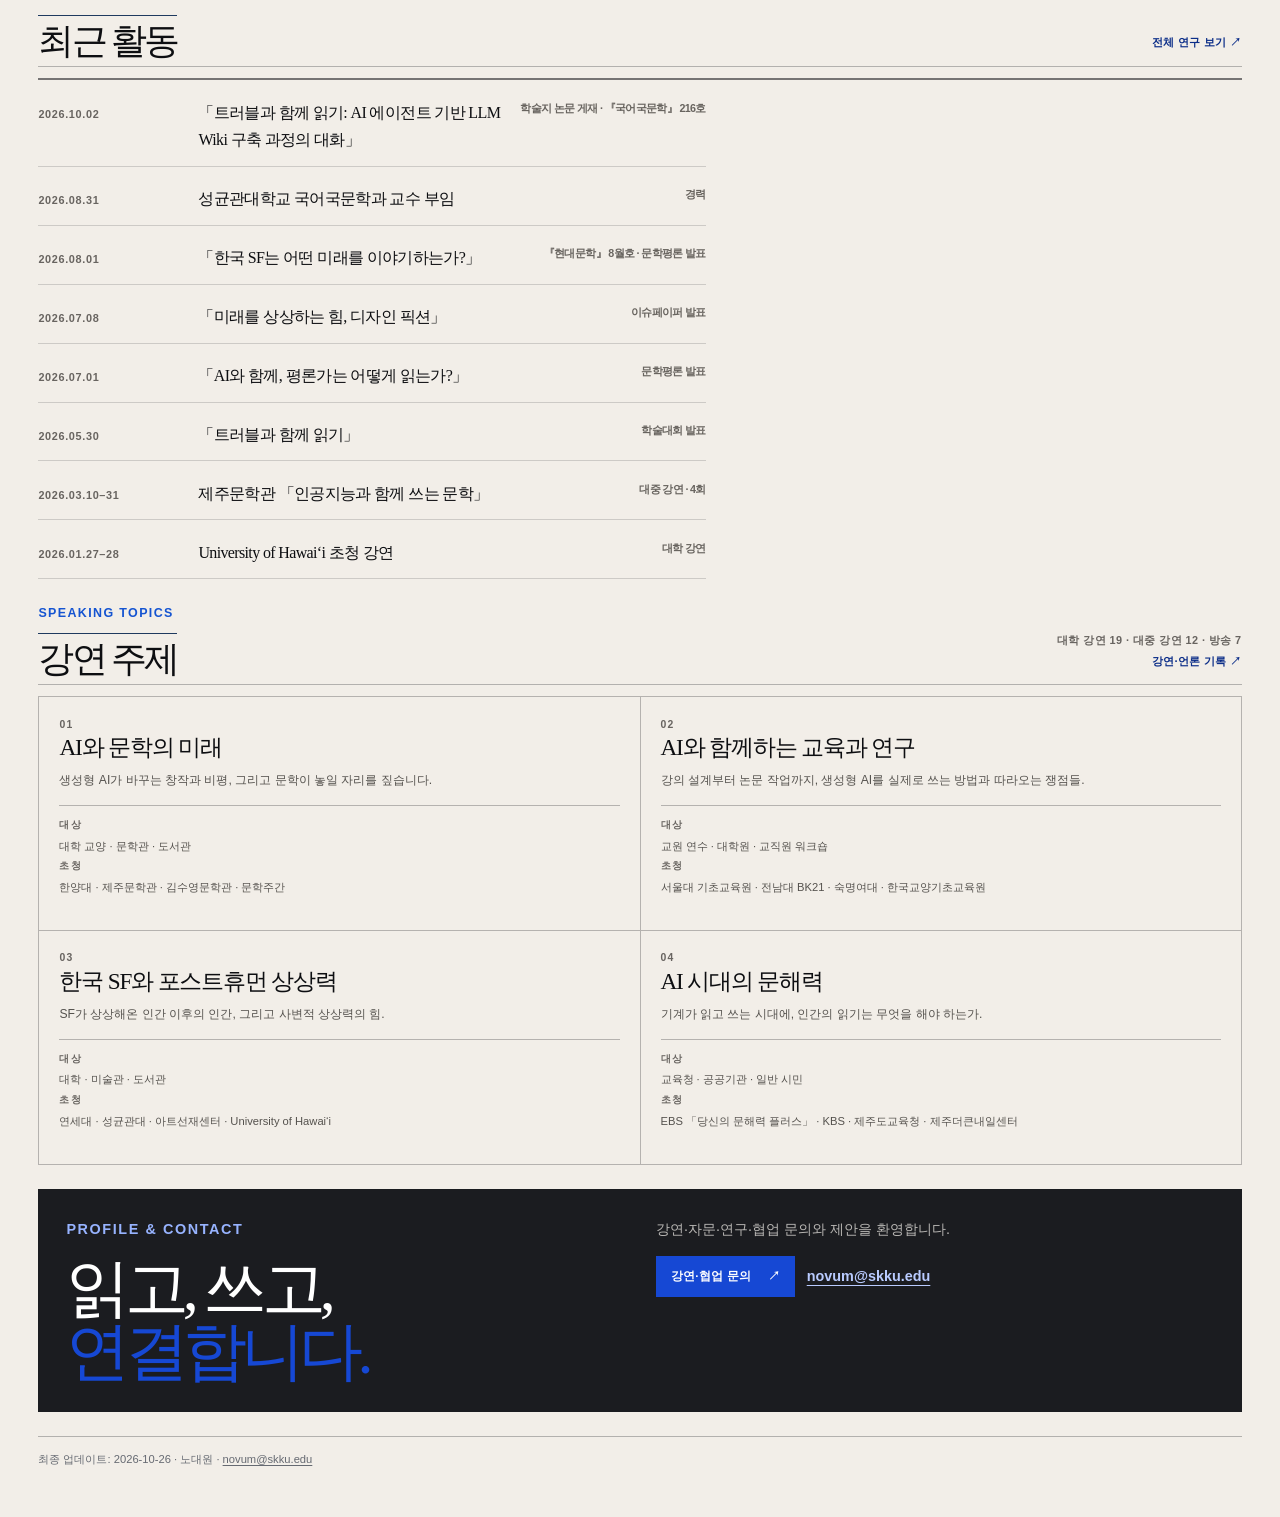
==== commit 86cae346: "홈·연구·강연 페이지 최종 업데이트 날짜 갱신 Co-Authored-By: Claude Haiku 5.5 <noreply@anthropic.com>" ====
--- a/index.html
+++ b/index.html
@@ -197,7 +197,7 @@
 
     <section class="home-contact" aria-labelledby="contact-title"><div><p class="eyebrow">Profile & contact</p><h2 id="contact-title">읽고, 쓰고,<br><em>연결합니다.</em></h2></div><div><p>강연·자문·연구·협업 문의와 제안을 환영합니다.</p><div class="contact-actions"><a class="cta cta-primary" href="contact.html">강연·협업 문의 <span aria-hidden="true">↗</span></a><a class="text-link" href="mailto:novum@skku.edu">novum@skku.edu</a></div></div></section>
   </main>
-  <footer class="site-footer">최종 업데이트: 2026-10-02 · 노대원 · <a href="mailto:novum@skku.edu">novum@skku.edu</a></footer>
+  <footer class="site-footer">최종 업데이트: 2026-10-26 · 노대원 · <a href="mailto:novum@skku.edu">novum@skku.edu</a></footer>
   <script src="assets/site-nav.js" defer></script>
   <script src="assets/youtube-facade.js" defer></script>
 </body>
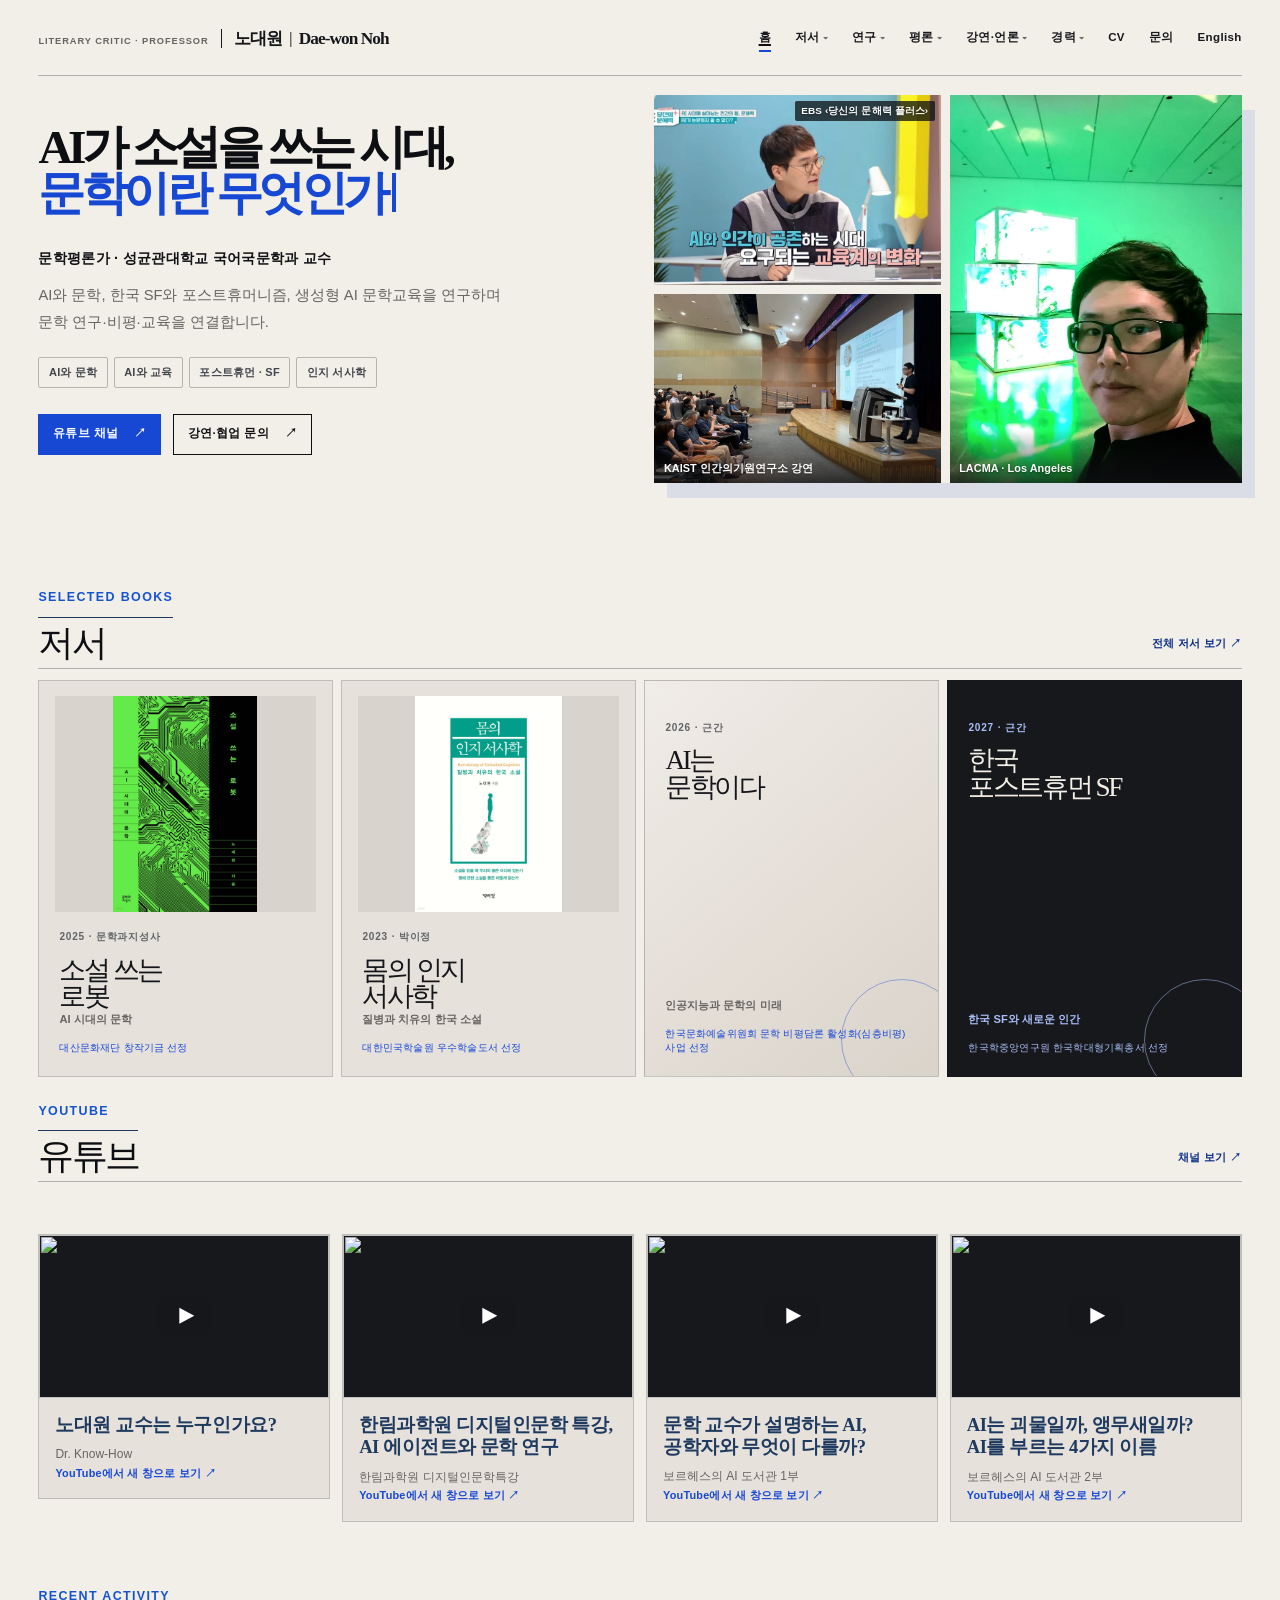
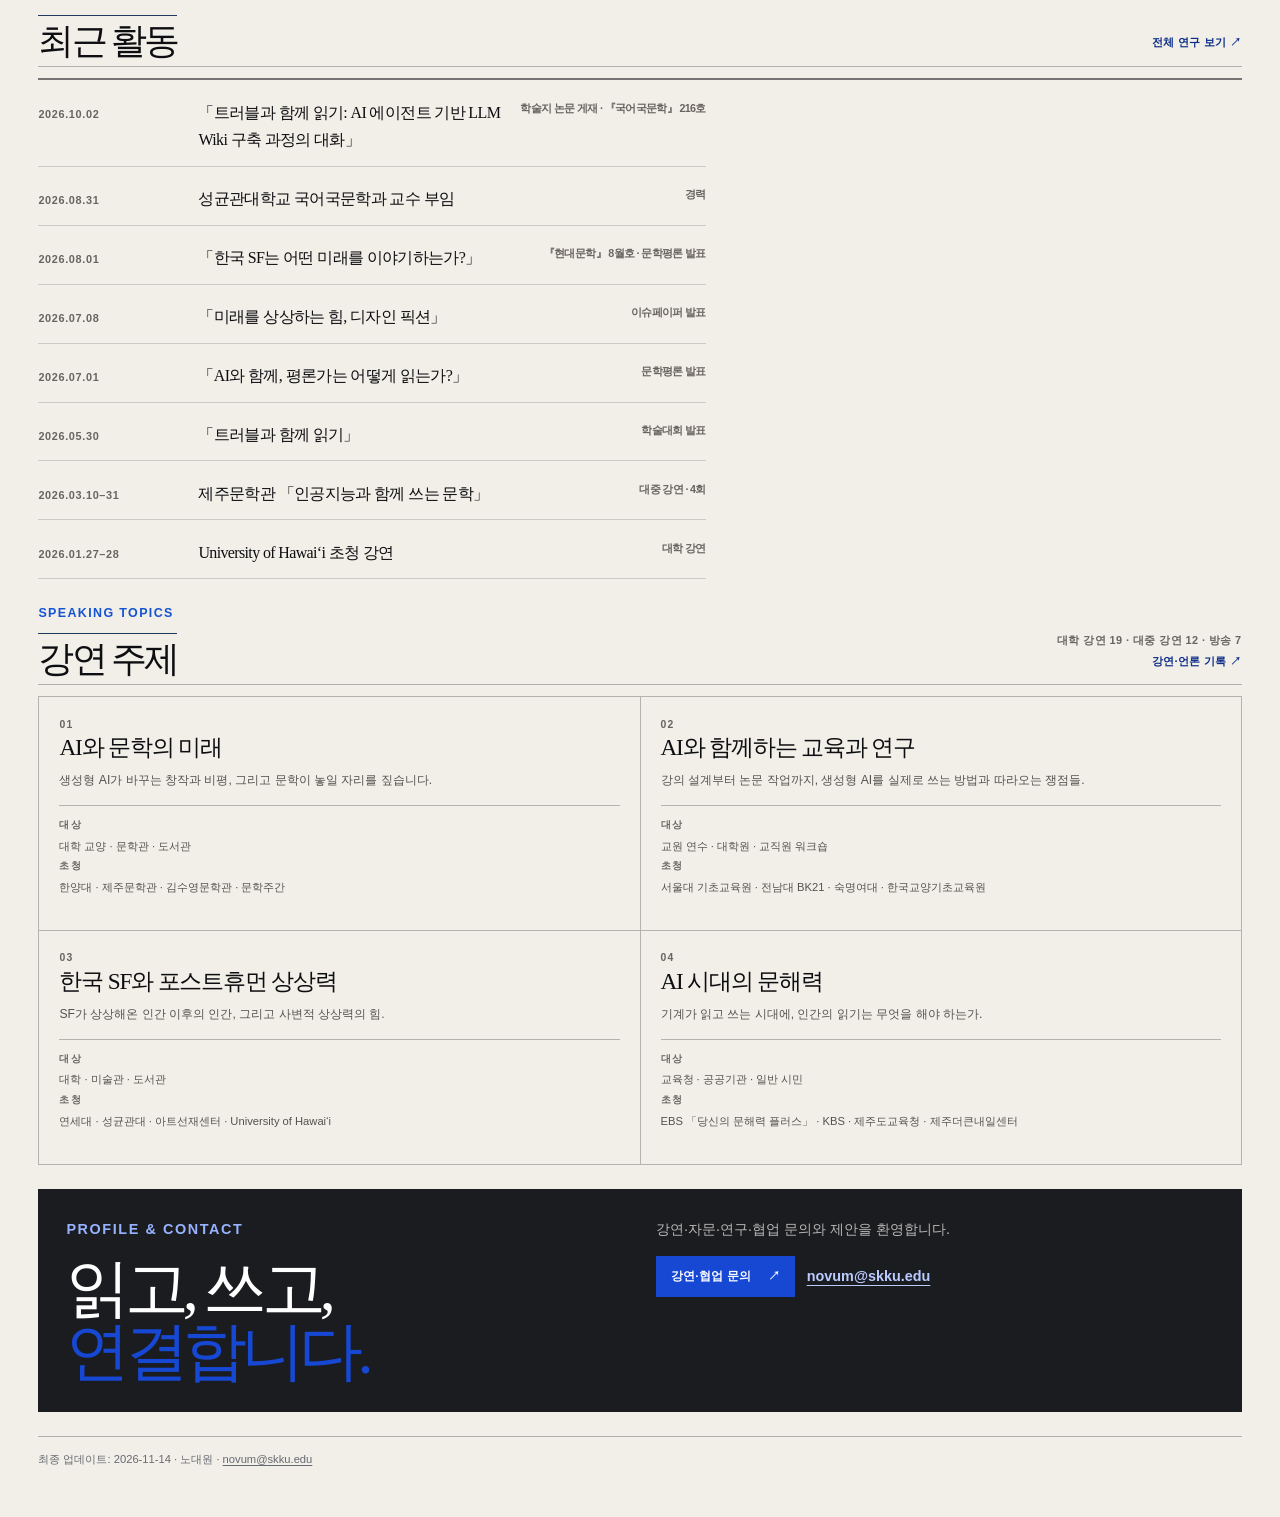
==== commit e5f6dbd5: "Update footer date to 2026-11-14" ====
--- a/index.html
+++ b/index.html
@@ -197,7 +197,7 @@
 
     <section class="home-contact" aria-labelledby="contact-title"><div><p class="eyebrow">Profile & contact</p><h2 id="contact-title">읽고, 쓰고,<br><em>연결합니다.</em></h2></div><div><p>강연·자문·연구·협업 문의와 제안을 환영합니다.</p><div class="contact-actions"><a class="cta cta-primary" href="contact.html">강연·협업 문의 <span aria-hidden="true">↗</span></a><a class="text-link" href="mailto:novum@skku.edu">novum@skku.edu</a></div></div></section>
   </main>
-  <footer class="site-footer">최종 업데이트: 2026-10-26 · 노대원 · <a href="mailto:novum@skku.edu">novum@skku.edu</a></footer>
+  <footer class="site-footer">최종 업데이트: 2026-11-14 · 노대원 · <a href="mailto:novum@skku.edu">novum@skku.edu</a></footer>
   <script src="assets/site-nav.js" defer></script>
   <script src="assets/youtube-facade.js" defer></script>
 </body>
